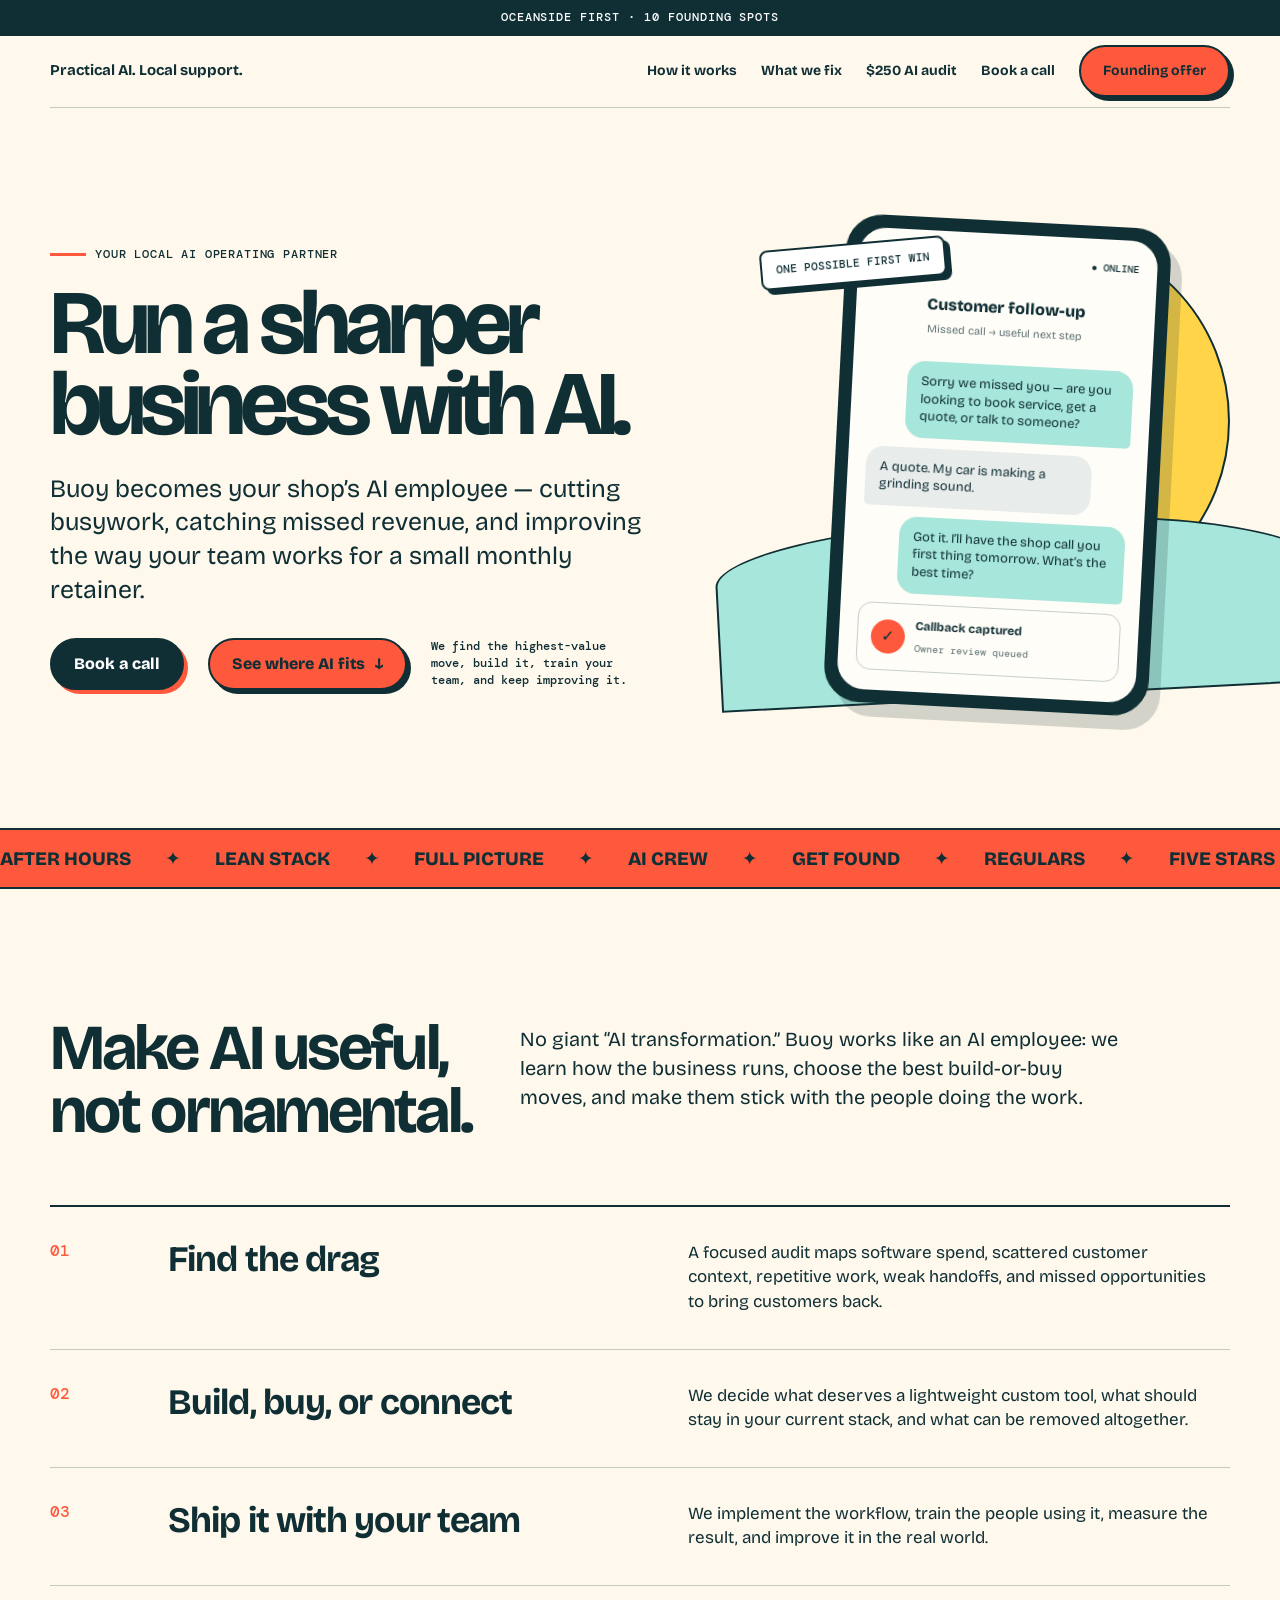
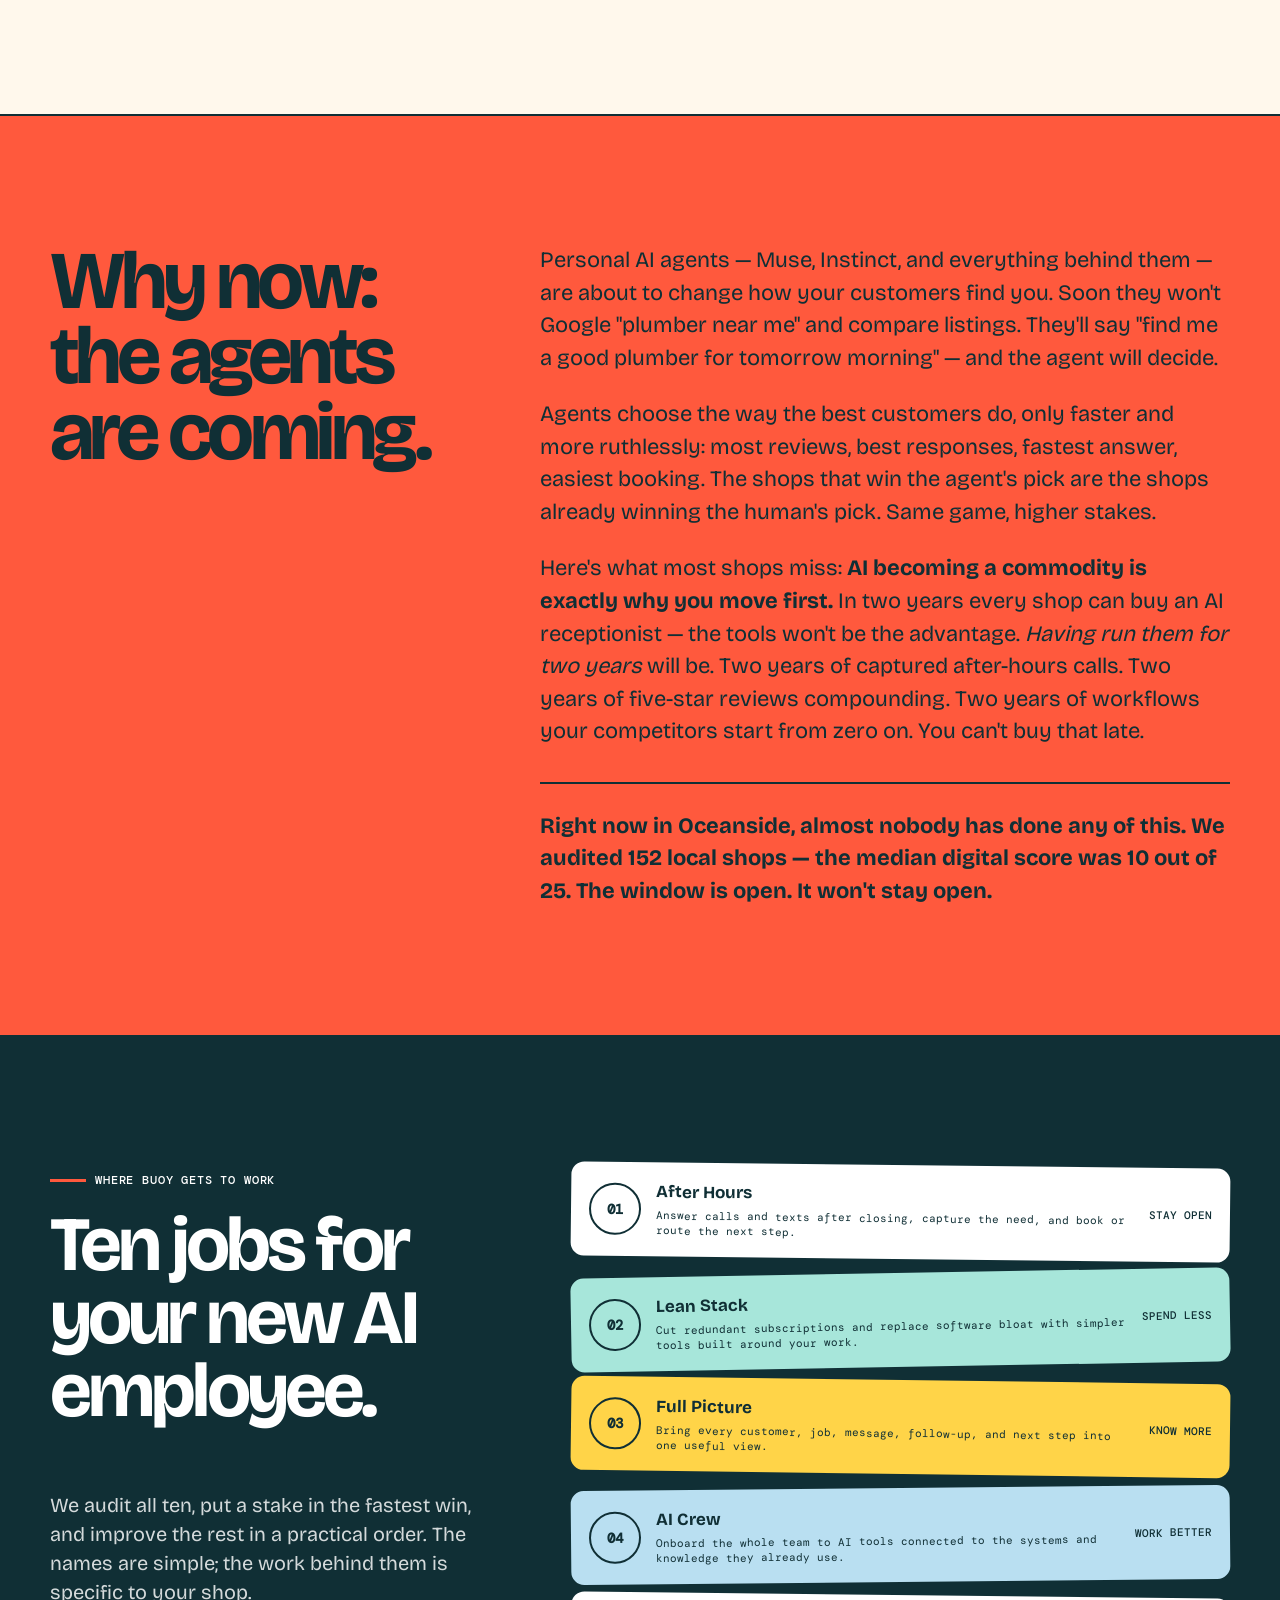
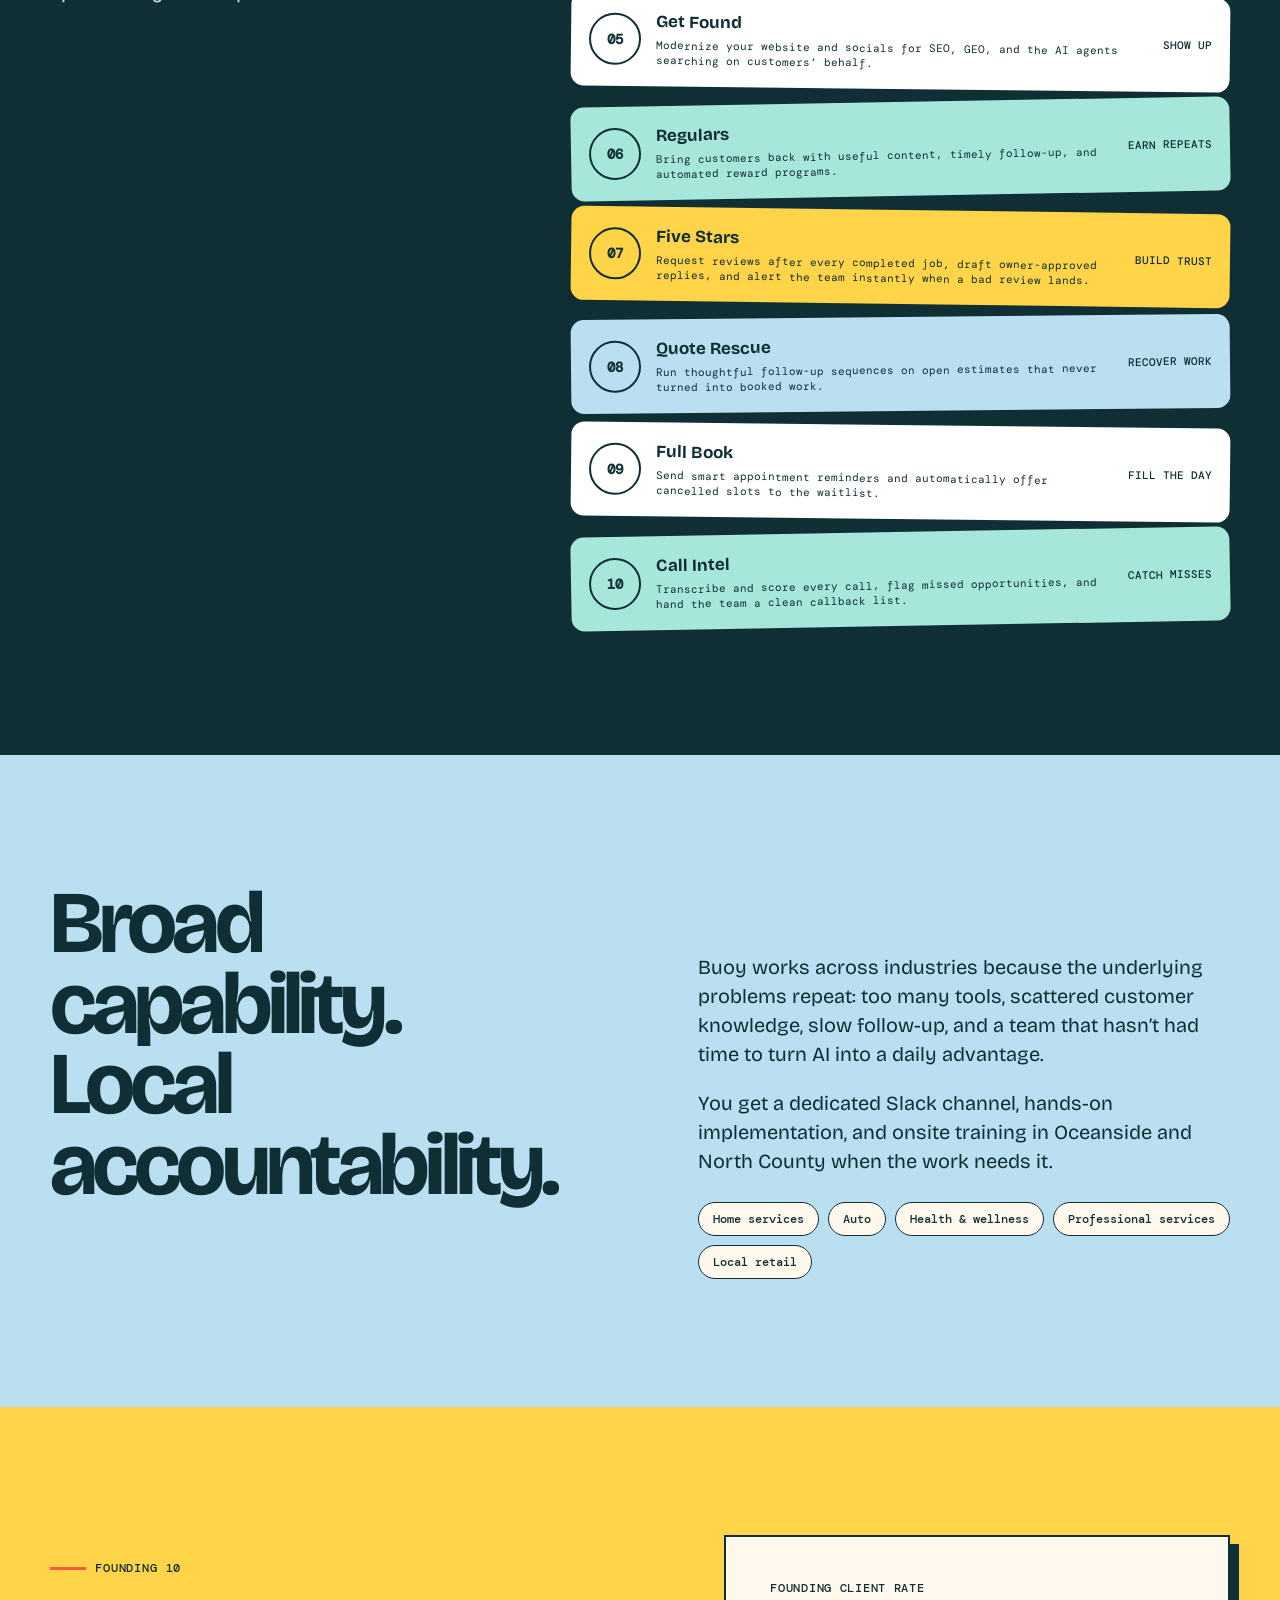
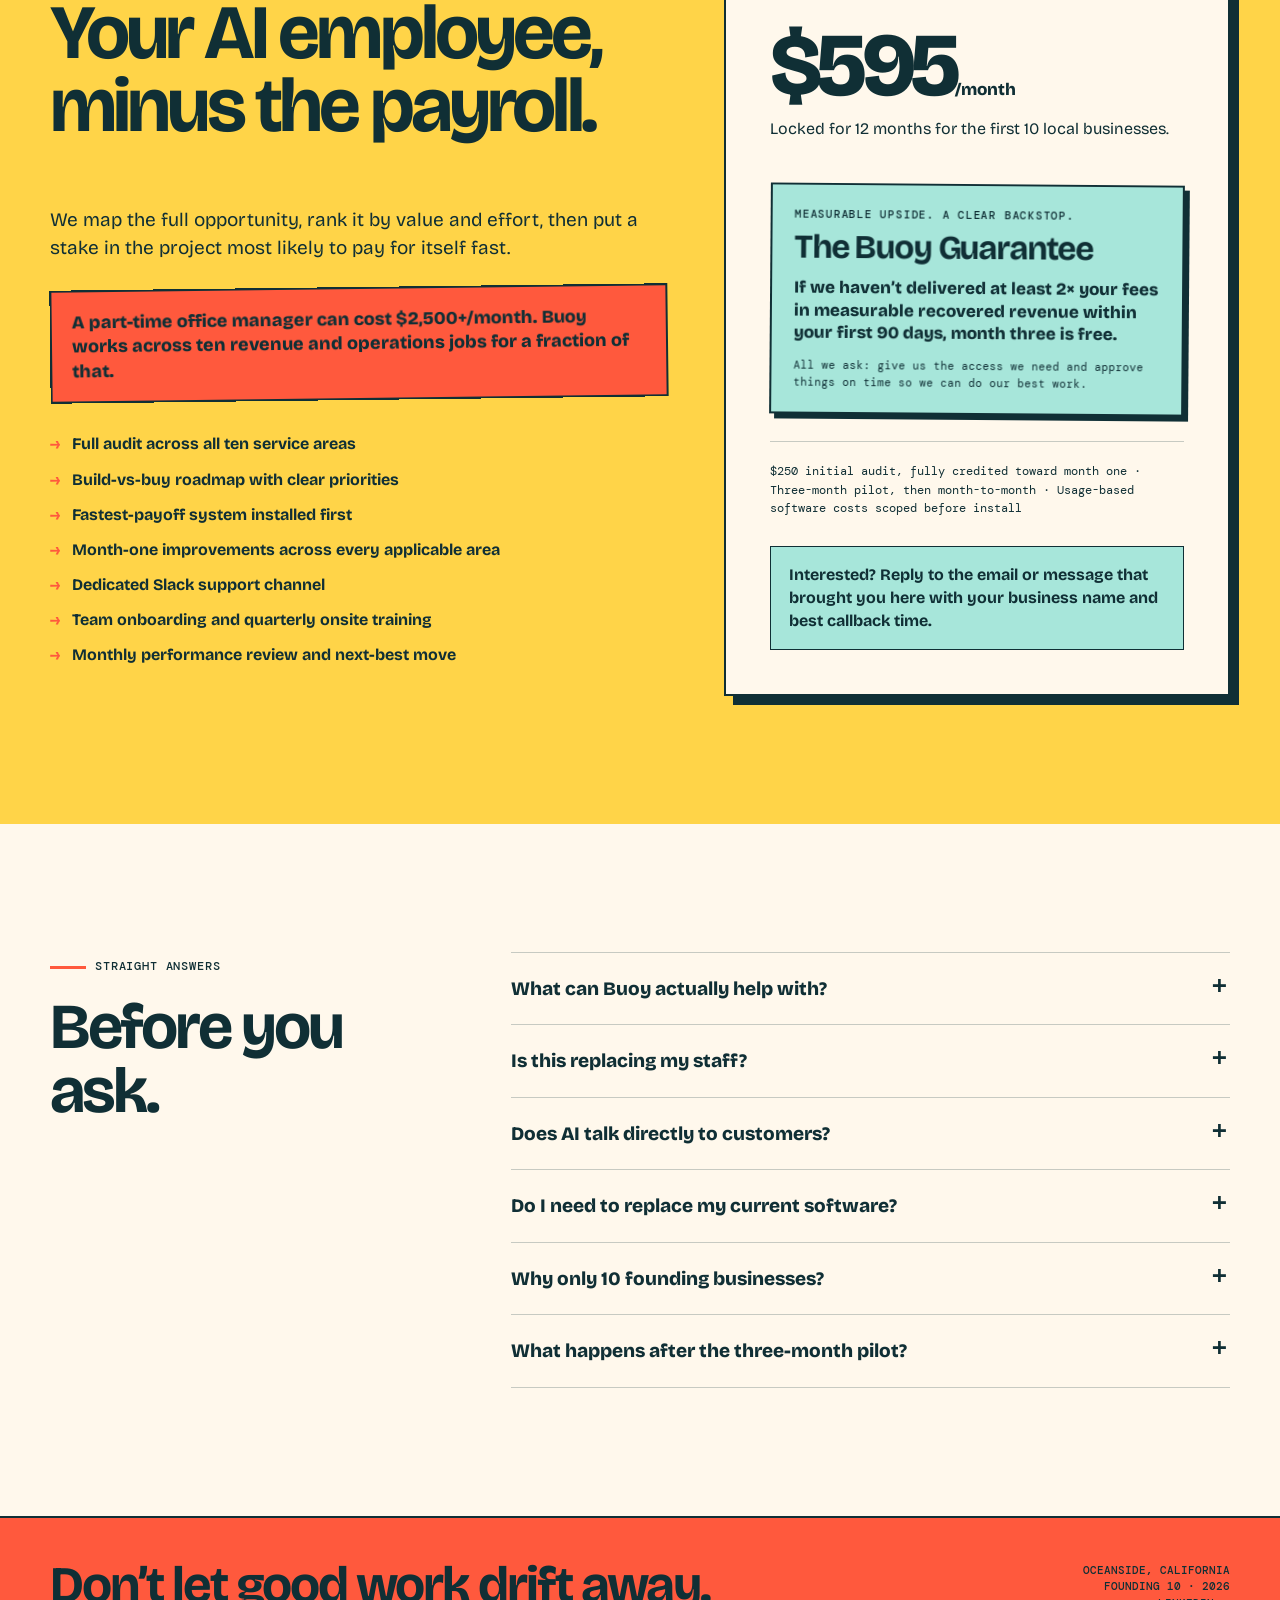
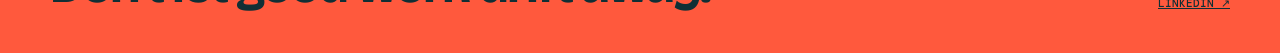
==== index.html @ a5d9b281 "Add LinkedIn company page link to footer" ====
<!doctype html>
<html lang="en">
<head>
  <meta charset="utf-8" />
  <meta name="viewport" content="width=device-width, initial-scale=1, viewport-fit=cover" />
  <meta name="color-scheme" content="light" />
  <meta name="theme-color" content="#ff593d" />
  <link rel="icon" type="image/png" sizes="32x32" href="favicon-32x32.png" />
  <link rel="icon" type="image/png" sizes="16x16" href="favicon-16x16.png" />
  <link rel="apple-touch-icon" href="apple-touch-icon.png" />
  <title>Buoy — Your local AI operating partner</title>
  <meta name="description" content="Buoy helps Oceanside businesses cut software costs, modernize customer operations, equip their teams with AI, improve their digital presence, and earn more repeat business." />
  <link rel="preconnect" href="https://fonts.googleapis.com" />
  <link rel="preconnect" href="https://fonts.gstatic.com" crossorigin />
  <link href="https://fonts.googleapis.com/css2?family=Bricolage+Grotesque:opsz,wdth,wght@12..96,75..100,400..800&family=DM+Mono:wght@400;500&display=swap" rel="stylesheet" />
  <style>
    :root {
      --ink: #102f35;
      --paper: #fff8ec;
      --orange: #ff593d;
      --yellow: #ffd448;
      --aqua: #a7e6da;
      --blue: #b9dff1;
      --line: rgba(16,47,53,.23);
      --shadow: 0 18px 50px rgba(16,47,53,.12);
    }
    * { box-sizing: border-box; }
    html { scroll-behavior: smooth; }
    body {
      margin: 0;
      overflow-x: hidden;
      color: var(--ink);
      background: var(--paper);
      font-family: "Bricolage Grotesque", system-ui, sans-serif;
      line-height: 1.45;
      -webkit-font-smoothing: antialiased;
    }
    button, a { font: inherit; }
    a { color: inherit; }
    :focus-visible { outline: 3px solid var(--ink); outline-offset: 4px; }
    .wrap { width: min(1180px, calc(100% - 40px)); margin: 0 auto; }
    .topline {
      background: var(--ink);
      color: white;
      font: 500 12px/1.3 "DM Mono", monospace;
      letter-spacing: .08em;
      text-transform: uppercase;
      text-align: center;
      padding: 10px 16px;
    }
    .nav {
      min-height: 72px;
      display: flex;
      align-items: center;
      justify-content: space-between;
      gap: 20px;
      border-bottom: 1px solid var(--line);
    }
    .nav-note { font-weight: 700; font-size: 15px; }
    .nav-links { display: flex; align-items: center; gap: 24px; }
    .nav-links a { text-decoration: none; font-size: 14px; font-weight: 700; }
    .button {
      display: inline-flex;
      justify-content: center;
      align-items: center;
      gap: 10px;
      min-height: 52px;
      padding: 0 22px;
      border: 2px solid var(--ink);
      border-radius: 999px;
      background: var(--orange);
      color: var(--ink);
      text-decoration: none;
      font-weight: 800;
      box-shadow: 4px 4px 0 var(--ink);
      transition: transform .16s ease, box-shadow .16s ease;
    }
    .button:hover { transform: translate(2px, 2px); box-shadow: 2px 2px 0 var(--ink); }
    .button.dark { background: var(--ink); color: white; box-shadow: 4px 4px 0 var(--orange); }
    .hero {
      display: grid;
      grid-template-columns: minmax(0, 1.05fr) minmax(360px, .8fr);
      gap: clamp(48px, 8vw, 110px);
      align-items: center;
      min-height: 720px;
      padding: 82px 0 88px;
    }
    .eyebrow {
      display: inline-flex;
      gap: 9px;
      align-items: center;
      font: 500 12px/1.3 "DM Mono", monospace;
      text-transform: uppercase;
      letter-spacing: .07em;
      margin-bottom: 20px;
    }
    .eyebrow::before { content: ""; width: 36px; height: 3px; background: var(--orange); }
    h1, h2, h3, p { margin-top: 0; }
    h1 {
      font-size: clamp(54px, 7.1vw, 104px);
      line-height: .89;
      letter-spacing: -.065em;
      margin-bottom: 28px;
      max-width: 790px;
      text-wrap: balance;
    }
    .hero-copy > p {
      max-width: 620px;
      font-size: clamp(19px, 2.1vw, 25px);
      line-height: 1.35;
      margin-bottom: 30px;
    }
    .hero-actions { display: flex; align-items: center; gap: 24px; flex-wrap: wrap; }
    .micro { font: 500 12px/1.45 "DM Mono", monospace; max-width: 210px; }
    .demo-stage {
      position: relative;
      min-height: 520px;
      display: grid;
      place-items: center;
    }
    .sun {
      position: absolute;
      width: 380px;
      height: 380px;
      border-radius: 50%;
      background: var(--yellow);
      border: 2px solid var(--ink);
      right: 0;
      top: 26px;
    }
    .wave {
      position: absolute;
      left: -10%; right: -20%; bottom: 28px;
      height: 180px;
      background: var(--aqua);
      border: 2px solid var(--ink);
      border-radius: 50% 55% 0 0 / 32% 38% 0 0;
      transform: rotate(-3deg);
    }
    .phone {
      position: relative;
      z-index: 2;
      width: min(325px, 86%);
      background: var(--ink);
      padding: 11px;
      border: 2px solid var(--ink);
      border-radius: 36px;
      box-shadow: 12px 14px 0 rgba(16,47,53,.18);
      transform: rotate(3deg);
    }
    .screen {
      background: #fffdf7;
      border-radius: 27px;
      padding: 22px 18px 20px;
      min-height: 462px;
      display: flex;
      flex-direction: column;
    }
    .screen-head { display: flex; justify-content: space-between; font: 500 10px/1.3 "DM Mono", monospace; margin-bottom: 27px; }
    .screen-title { text-align: center; font-size: 16px; font-weight: 800; margin-bottom: 6px; }
    .screen-sub { text-align: center; font-size: 11px; opacity: .68; margin-bottom: 24px; }
    .bubble { max-width: 86%; padding: 12px 14px; border-radius: 18px; font-size: 13px; line-height: 1.35; margin-bottom: 10px; }
    .bubble.in { background: #e8eceb; align-self: flex-start; border-bottom-left-radius: 5px; }
    .bubble.out { background: var(--aqua); align-self: flex-end; border-bottom-right-radius: 5px; }
    .status-card { margin-top: auto; border: 1px solid var(--line); padding: 13px; border-radius: 14px; display: grid; grid-template-columns: 34px 1fr; gap: 10px; align-items: center; }
    .status-dot { width: 34px; height: 34px; border-radius: 50%; background: var(--orange); display: grid; place-items: center; font-weight: 900; }
    .status-card strong { display: block; font-size: 12px; }
    .status-card span { font: 400 10px/1.4 "DM Mono", monospace; opacity: .68; }
    .float-tag {
      position: absolute;
      z-index: 3;
      top: 38px;
      left: -4px;
      background: white;
      border: 2px solid var(--ink);
      box-shadow: 5px 5px 0 var(--ink);
      padding: 11px 14px;
      border-radius: 8px;
      font: 500 11px/1.3 "DM Mono", monospace;
      transform: rotate(-5deg);
    }
    .ticker { overflow: hidden; border-block: 2px solid var(--ink); background: var(--orange); }
    .ticker-inner {
      width: max-content;
      display: flex;
      gap: 34px;
      padding: 15px 0;
      font-size: 19px;
      font-weight: 800;
      animation: drift 25s linear infinite;
    }
    .ticker-inner span::after { content: "✦"; margin-left: 34px; }
    @keyframes drift { to { transform: translateX(-50%); } }
    @media (prefers-reduced-motion: reduce) { html { scroll-behavior: auto; } .ticker-inner { animation: none; } }
    .section { padding: clamp(78px, 10vw, 130px) 0; }
    .section-head { display: grid; grid-template-columns: .75fr 1.25fr; gap: 44px; align-items: start; margin-bottom: 62px; }
    .section-head h2 { font-size: clamp(42px, 5vw, 72px); line-height: .98; letter-spacing: -.045em; margin: 0; text-wrap: balance; }
    .section-head p { font-size: 20px; max-width: 600px; margin: 8px 0 0; }
    .flow {
      counter-reset: steps;
      border-top: 2px solid var(--ink);
    }
    .flow-row {
      counter-increment: steps;
      display: grid;
      grid-template-columns: 90px 1fr 1.1fr;
      gap: 28px;
      padding: 34px 0;
      border-bottom: 1px solid var(--line);
      align-items: start;
    }
    .flow-row::before { content: "0" counter(steps); font: 500 16px/1.3 "DM Mono", monospace; color: var(--orange); }
    .flow-row h3 { font-size: clamp(25px, 2.8vw, 36px); line-height: 1.05; margin: 0; letter-spacing: -.025em; }
    .flow-row p { margin: 0; font-size: 17px; max-width: 520px; }
    .why-now {
      background: var(--orange);
      border-block: 2px solid var(--ink);
    }
    .why-grid {
      display: grid;
      grid-template-columns: .72fr 1.28fr;
      gap: clamp(40px, 8vw, 110px);
      align-items: start;
    }
    .why-grid h2 {
      font-size: clamp(48px, 6.4vw, 88px);
      line-height: .92;
      letter-spacing: -.055em;
      margin: 0;
      text-wrap: balance;
    }
    .why-copy { max-width: 720px; }
    .why-copy p { font-size: clamp(18px, 2vw, 22px); line-height: 1.48; margin-bottom: 24px; }
    .why-copy p:last-child {
      margin: 34px 0 0;
      padding-top: 26px;
      border-top: 2px solid var(--ink);
      font-weight: 700;
    }
    .start-small { background: var(--ink); color: white; }
    .start-grid { display: grid; grid-template-columns: .78fr 1.22fr; gap: clamp(38px, 8vw, 100px); align-items: start; }
    .start-grid > div:first-child { position: sticky; top: 36px; }
    .start-grid h2 { font-size: clamp(46px, 6vw, 82px); line-height: .95; letter-spacing: -.05em; }
    .start-grid > div > p { font-size: 20px; max-width: 530px; color: rgba(255,255,255,.82); }
    .stack { display: grid; gap: 13px; }
    .stack-item {
      display: grid;
      grid-template-columns: 52px 1fr auto;
      gap: 15px;
      align-items: center;
      background: white;
      color: var(--ink);
      border-radius: 13px;
      padding: 18px;
      transform: rotate(var(--r, 0deg));
    }
    .stack-item:nth-child(4n + 1) { --r: .65deg; background: white; }
    .stack-item:nth-child(4n + 2) { --r: -1deg; background: var(--aqua); }
    .stack-item:nth-child(4n + 3) { --r: .75deg; background: var(--yellow); }
    .stack-item:nth-child(4n) { --r: -.55deg; background: var(--blue); }
    .stack-icon { width: 52px; height: 52px; border: 2px solid var(--ink); border-radius: 50%; display: grid; place-items: center; font: 700 14px/1 "DM Mono", monospace; }
    .stack-item strong { display: block; font-size: 17px; }
    .stack-item small { display: block; font: 400 11px/1.4 "DM Mono", monospace; margin-top: 3px; }
    .stack-item b { font: 500 11px/1.3 "DM Mono", monospace; text-transform: uppercase; }
    .local { background: var(--blue); }
    .local-grid { display: grid; grid-template-columns: 1fr 1fr; gap: clamp(40px, 9vw, 120px); align-items: end; }
    .local h2 { font-size: clamp(48px, 7vw, 88px); line-height: .92; letter-spacing: -.055em; max-width: 720px; }
    .local-copy { font-size: 20px; }
    .chips { display: flex; flex-wrap: wrap; gap: 9px; margin-top: 26px; }
    .chip { background: var(--paper); border: 1px solid var(--ink); border-radius: 999px; padding: 9px 14px; font: 500 12px/1.2 "DM Mono", monospace; }
    .offer { background: var(--yellow); }
    .offer-shell { display: grid; grid-template-columns: 1.1fr .9fr; gap: 56px; align-items: stretch; }
    .offer-copy { padding: 18px 0; }
    .offer-copy h2 { font-size: clamp(46px, 6vw, 78px); line-height: .95; letter-spacing: -.05em; max-width: 730px; }
    .offer-copy > p { font-size: 19px; max-width: 590px; }
    .offer-list { list-style: none; margin: 32px 0 0; padding: 0; display: grid; gap: 12px; }
    .offer-list li { display: flex; gap: 12px; align-items: baseline; font-weight: 700; }
    .offer-list li::before { content: "→"; color: var(--orange); }
    .price-card { background: var(--paper); border: 2px solid var(--ink); padding: clamp(26px, 4vw, 44px); box-shadow: 9px 9px 0 var(--ink); display: flex; flex-direction: column; justify-content: space-between; }
    .price-kicker { font: 500 12px/1.3 "DM Mono", monospace; text-transform: uppercase; letter-spacing: .06em; }
    .price { font-size: clamp(60px, 7vw, 92px); font-weight: 800; letter-spacing: -.065em; line-height: 1; margin: 24px 0 6px; }
    .price small { font-size: 17px; letter-spacing: 0; }
    .terms { font: 400 12px/1.55 "DM Mono", monospace; border-top: 1px solid var(--line); padding-top: 20px; margin-top: 26px; }
    .value-anchor { margin: 26px 0 0; padding: 18px 20px; background: var(--orange); border: 2px solid var(--ink); font-size: 18px; font-weight: 800; line-height: 1.35; transform: rotate(-.7deg); }
    .reply-note { margin-top: 28px; padding: 16px 18px; background: var(--aqua); border: 1px solid var(--ink); font-weight: 700; }
    .guarantee {
      margin-top: 28px;
      padding: 22px;
      background: var(--aqua);
      border: 2px solid var(--ink);
      box-shadow: 5px 5px 0 var(--ink);
      transform: rotate(.45deg);
    }
    .guarantee-kicker { font: 500 11px/1.3 "DM Mono", monospace; text-transform: uppercase; letter-spacing: .07em; }
    .guarantee h3 { font-size: clamp(25px, 2.6vw, 34px); line-height: 1; letter-spacing: -.035em; margin: 10px 0 12px; }
    .guarantee-main { font-size: 17px; font-weight: 800; line-height: 1.35; margin-bottom: 12px; }
    .guarantee-fair { font: 400 11px/1.5 "DM Mono", monospace; margin: 0; }
    .faq-grid { display: grid; grid-template-columns: .72fr 1.28fr; gap: 56px; }
    .faq-grid h2 { font-size: clamp(42px, 5vw, 70px); letter-spacing: -.045em; line-height: 1; }
    details { border-top: 1px solid var(--line); padding: 22px 0; }
    details:last-child { border-bottom: 1px solid var(--line); }
    summary { cursor: pointer; list-style: none; font-size: 19px; font-weight: 800; padding-right: 34px; position: relative; }
    summary::-webkit-details-marker { display: none; }
    summary::after { content: "+"; position: absolute; right: 2px; top: -3px; font: 500 28px/1 "DM Mono", monospace; }
    details[open] summary::after { content: "–"; }
    details p { margin: 15px 45px 0 0; max-width: 680px; }
    footer { background: var(--orange); border-top: 2px solid var(--ink); padding: 42px 0; }
    .footer-line { display: flex; align-items: end; justify-content: space-between; gap: 30px; }
    .footer-line strong { font-size: clamp(30px, 4vw, 54px); letter-spacing: -.04em; line-height: 1; max-width: 720px; }
    .footer-line span { font: 500 11px/1.5 "DM Mono", monospace; text-align: right; }
    .footer-line a { color: inherit; }
    @media (max-width: 850px) {
      .hero { grid-template-columns: 1fr; min-height: auto; padding: 62px 0 76px; }
      .hero-copy { text-align: left; }
      .demo-stage { min-height: 500px; }
      .section-head, .why-grid, .start-grid, .local-grid, .offer-shell, .faq-grid { grid-template-columns: 1fr; }
      .start-grid > div:first-child { position: static; }
      .section-head { gap: 20px; }
      .flow-row { grid-template-columns: 62px 1fr; }
      .flow-row p { grid-column: 2; }
      .nav-links a:not(.button) { display: none; }
    }
    @media (max-width: 560px) {
      .wrap { width: min(100% - 28px, 1180px); }
      .topline { font-size: 10px; }
      .nav { min-height: 62px; }
      .nav-note { font-size: 13px; }
      .nav .button { min-height: 42px; padding: 0 16px; font-size: 13px; box-shadow: 3px 3px 0 var(--ink); }
      h1 { font-size: clamp(50px, 17vw, 72px); }
      .hero-copy > p { font-size: 18px; }
      .hero-actions { align-items: flex-start; flex-direction: column; }
      .button { width: 100%; }
      .demo-stage { min-height: 460px; }
      .sun { width: 300px; height: 300px; right: -44px; }
      .phone { width: 280px; }
      .screen { min-height: 420px; }
      .float-tag { top: 25px; left: 0; }
      .section { padding: 72px 0; }
      .flow-row { grid-template-columns: 44px 1fr; gap: 14px; padding: 28px 0; }
      .flow-row p { font-size: 15px; }
      .stack-item { grid-template-columns: 44px 1fr; }
      .stack-icon { width: 44px; height: 44px; }
      .stack-item b { grid-column: 2; }
      .price-card { box-shadow: 6px 6px 0 var(--ink); }
      .footer-line { align-items: flex-start; flex-direction: column; }
      .footer-line span { text-align: left; }
    }
  </style>
  <script>
    !function(t,e){var o,n,p,r;e.__SV||(window.posthog=e,e._i=[],e.init=function(i,s,a){function g(t,e){var o=e.split(".");2==o.length&&(t=t[o[0]],e=o[1]),t[e]=function(){t.push([e].concat(Array.prototype.slice.call(arguments,0)))}}(p=t.createElement("script")).type="text/javascript",p.crossOrigin="anonymous",p.async=!0,p.src=s.api_host.replace(".i.","-assets.i.")+"/static/array.js",(r=t.getElementsByTagName("script")[0]).parentNode.insertBefore(p,r);var u=e;for(void 0!==a?u=e[a]=[]:a="posthog",u.people=u.people||[],u.toArray=u.toArray||function(){return 0},u.toString=u.toString||function(){return"posthog"},u._i.push([i,s,a]),n=["capture","register","register_once","unregister","unregister_once","getFeatureFlag","getFeatureFlagPayload","isFeatureEnabled","reloadFeatureFlags","updateEarlyAccessFeatureEnrollment","getEarlyAccessFeatures","on","onFeatureFlags","onSessionId","getSurveys","getActiveMatchingSurveys","renderSurvey","cancelSurvey","identify","alias","setPersonProperties","group","setPersonPropertiesForFlags","resetPersonPropertiesForFlags","setGroupPropertiesForFlags","resetGroupPropertiesForFlags","resetGroups","captureException"],o=0;o<n.length;o++)g(u,n[o]);e._i.push([i,s,a])},e.__SV=1)}(document,window.posthog||[]);
    posthog.init('phc_caPb9oiPzotm63WauXSQ82paS6Mludia7a5UaVqFPk7', {api_host: 'https://us.i.posthog.com', person_profiles: 'identified_only'});
  </script>
</head>
<body>
  <div class="topline">Oceanside first · 10 founding spots</div>

  <header class="wrap nav" aria-label="Primary navigation">
    <div class="nav-note">Practical AI. Local support.</div>
    <nav class="nav-links">
      <a href="#how">How it works</a>
      <a href="#opportunities">What we fix</a>
      <a href="audit.html">$250 AI audit</a>
      <a class="book-cta" href="https://calendly.com/sean-mancillas/buoy-meeting-1" target="_blank" rel="noopener">Book a call</a>
      <a class="button" href="#founding">Founding offer</a>
    </nav>
  </header>

  <main>
    <section class="wrap hero" aria-labelledby="hero-title">
      <div class="hero-copy">
        <div class="eyebrow">Your local AI operating partner</div>
        <h1 id="hero-title">Run a sharper business with AI.</h1>
        <p>Buoy becomes your shop’s AI employee — cutting busywork, catching missed revenue, and improving the way your team works for a small monthly retainer.</p>
        <div class="hero-actions">
          <a class="button dark book-cta" href="https://calendly.com/sean-mancillas/buoy-meeting-1" target="_blank" rel="noopener">Book a call</a>
          <a class="button" href="#opportunities">See where AI fits <span aria-hidden="true">↓</span></a>
          <div class="micro">We find the highest-value move, build it, train your team, and keep improving it.</div>
        </div>
      </div>

      <div class="demo-stage" aria-label="Illustration of a missed-call text-back conversation">
        <div class="sun" aria-hidden="true"></div>
        <div class="wave" aria-hidden="true"></div>
        <div class="float-tag">ONE POSSIBLE FIRST WIN</div>
        <div class="phone">
          <div class="screen">
            <div class="screen-head"><span>BUOY DEMO</span><span>● ONLINE</span></div>
            <div class="screen-title">Customer follow-up</div>
            <div class="screen-sub">Missed call → useful next step</div>
            <div class="bubble out">Sorry we missed you — are you looking to book service, get a quote, or talk to someone?</div>
            <div class="bubble in">A quote. My car is making a grinding sound.</div>
            <div class="bubble out">Got it. I’ll have the shop call you first thing tomorrow. What’s the best time?</div>
            <div class="status-card">
              <div class="status-dot">✓</div>
              <div><strong>Callback captured</strong><span>Owner review queued</span></div>
            </div>
          </div>
        </div>
      </div>
    </section>

    <div class="ticker" aria-hidden="true">
      <div class="ticker-inner">
        <span>AFTER HOURS</span><span>LEAN STACK</span><span>FULL PICTURE</span><span>AI CREW</span><span>GET FOUND</span><span>REGULARS</span><span>FIVE STARS</span><span>QUOTE RESCUE</span><span>FULL BOOK</span><span>CALL INTEL</span>
        <span>AFTER HOURS</span><span>LEAN STACK</span><span>FULL PICTURE</span><span>AI CREW</span><span>GET FOUND</span><span>REGULARS</span><span>FIVE STARS</span><span>QUOTE RESCUE</span><span>FULL BOOK</span><span>CALL INTEL</span>
      </div>
    </div>

    <section class="section wrap" id="how" aria-labelledby="how-title">
      <div class="section-head">
        <h2 id="how-title">Make AI useful, not ornamental.</h2>
        <p>No giant “AI transformation.” Buoy works like an AI employee: we learn how the business runs, choose the best build-or-buy moves, and make them stick with the people doing the work.</p>
      </div>
      <div class="flow">
        <article class="flow-row">
          <h3>Find the drag</h3>
          <p>A focused audit maps software spend, scattered customer context, repetitive work, weak handoffs, and missed opportunities to bring customers back.</p>
        </article>
        <article class="flow-row">
          <h3>Build, buy, or connect</h3>
          <p>We decide what deserves a lightweight custom tool, what should stay in your current stack, and what can be removed altogether.</p>
        </article>
        <article class="flow-row">
          <h3>Ship it with your team</h3>
          <p>We implement the workflow, train the people using it, measure the result, and improve it in the real world.</p>
        </article>
      </div>
    </section>

    <section class="section why-now" aria-labelledby="why-now-title">
      <div class="wrap why-grid">
        <h2 id="why-now-title">Why now: the agents are coming.</h2>
        <div class="why-copy">
          <p>Personal AI agents — Muse, Instinct, and everything behind them — are about to change how your customers find you. Soon they won't Google "plumber near me" and compare listings. They'll say "find me a good plumber for tomorrow morning" — and the agent will decide.</p>
          <p>Agents choose the way the best customers do, only faster and more ruthlessly: most reviews, best responses, fastest answer, easiest booking. The shops that win the agent's pick are the shops already winning the human's pick. Same game, higher stakes.</p>
          <p>Here's what most shops miss: <strong>AI becoming a commodity is exactly why you move first.</strong> In two years every shop can buy an AI receptionist — the tools won't be the advantage. <em>Having run them for two years</em> will be. Two years of captured after-hours calls. Two years of five-star reviews compounding. Two years of workflows your competitors start from zero on. You can't buy that late.</p>
          <p>Right now in Oceanside, almost nobody has done any of this. We audited 152 local shops — the median digital score was 10 out of 25. The window is open. It won't stay open.</p>
        </div>
      </div>
    </section>

    <section class="section start-small" id="opportunities" aria-labelledby="start-title">
      <div class="wrap start-grid">
        <div>
          <div class="eyebrow">Where Buoy gets to work</div>
          <h2 id="start-title">Ten jobs for your new AI employee.</h2>
          <p>We audit all ten, put a stake in the fastest win, and improve the rest in a practical order. The names are simple; the work behind them is specific to your shop.</p>
        </div>
        <div class="stack" aria-label="Ten AI services for local businesses">
          <div class="stack-item">
            <div class="stack-icon">01</div>
            <div><strong>After Hours</strong><small>Answer calls and texts after closing, capture the need, and book or route the next step.</small></div>
            <b>Stay open</b>
          </div>
          <div class="stack-item">
            <div class="stack-icon">02</div>
            <div><strong>Lean Stack</strong><small>Cut redundant subscriptions and replace software bloat with simpler tools built around your work.</small></div>
            <b>Spend less</b>
          </div>
          <div class="stack-item">
            <div class="stack-icon">03</div>
            <div><strong>Full Picture</strong><small>Bring every customer, job, message, follow-up, and next step into one useful view.</small></div>
            <b>Know more</b>
          </div>
          <div class="stack-item">
            <div class="stack-icon">04</div>
            <div><strong>AI Crew</strong><small>Onboard the whole team to AI tools connected to the systems and knowledge they already use.</small></div>
            <b>Work better</b>
          </div>
          <div class="stack-item">
            <div class="stack-icon">05</div>
            <div><strong>Get Found</strong><small>Modernize your website and socials for SEO, GEO, and the AI agents searching on customers’ behalf.</small></div>
            <b>Show up</b>
          </div>
          <div class="stack-item">
            <div class="stack-icon">06</div>
            <div><strong>Regulars</strong><small>Bring customers back with useful content, timely follow-up, and automated reward programs.</small></div>
            <b>Earn repeats</b>
          </div>
          <div class="stack-item">
            <div class="stack-icon">07</div>
            <div><strong>Five Stars</strong><small>Request reviews after every completed job, draft owner-approved replies, and alert the team instantly when a bad review lands.</small></div>
            <b>Build trust</b>
          </div>
          <div class="stack-item">
            <div class="stack-icon">08</div>
            <div><strong>Quote Rescue</strong><small>Run thoughtful follow-up sequences on open estimates that never turned into booked work.</small></div>
            <b>Recover work</b>
          </div>
          <div class="stack-item">
            <div class="stack-icon">09</div>
            <div><strong>Full Book</strong><small>Send smart appointment reminders and automatically offer cancelled slots to the waitlist.</small></div>
            <b>Fill the day</b>
          </div>
          <div class="stack-item">
            <div class="stack-icon">10</div>
            <div><strong>Call Intel</strong><small>Transcribe and score every call, flag missed opportunities, and hand the team a clean callback list.</small></div>
            <b>Catch misses</b>
          </div>
        </div>
      </div>
    </section>

    <section class="section local" id="fit" aria-labelledby="fit-title">
      <div class="wrap local-grid">
        <h2 id="fit-title">Broad capability. Local accountability.</h2>
        <div class="local-copy">
          <p>Buoy works across industries because the underlying problems repeat: too many tools, scattered customer knowledge, slow follow-up, and a team that hasn’t had time to turn AI into a daily advantage.</p>
          <p>You get a dedicated Slack channel, hands-on implementation, and onsite training in Oceanside and North County when the work needs it.</p>
          <div class="chips" aria-label="Example business types">
            <span class="chip">Home services</span>
            <span class="chip">Auto</span>
            <span class="chip">Health &amp; wellness</span>
            <span class="chip">Professional services</span>
            <span class="chip">Local retail</span>
          </div>
        </div>
      </div>
    </section>

    <section class="section offer" id="founding" aria-labelledby="offer-title">
      <div class="wrap offer-shell">
        <div class="offer-copy">
          <div class="eyebrow">Founding 10</div>
          <h2 id="offer-title">Your AI employee, minus the payroll.</h2>
          <p>We map the full opportunity, rank it by value and effort, then put a stake in the project most likely to pay for itself fast.</p>
          <div class="value-anchor">A part-time office manager can cost $2,500+/month. Buoy works across ten revenue and operations jobs for a fraction of that.</div>
          <ul class="offer-list">
            <li>Full audit across all ten service areas</li>
            <li>Build-vs-buy roadmap with clear priorities</li>
            <li>Fastest-payoff system installed first</li>
            <li>Month-one improvements across every applicable area</li>
            <li>Dedicated Slack support channel</li>
            <li>Team onboarding and quarterly onsite training</li>
            <li>Monthly performance review and next-best move</li>
          </ul>
        </div>
        <aside class="price-card" aria-label="Founding client pricing">
          <div>
            <div class="price-kicker">Founding client rate</div>
            <div class="price">$595<small>/month</small></div>
            <p>Locked for 12 months for the first 10 local businesses.</p>
          </div>
          <div>
            <div class="guarantee">
              <div class="guarantee-kicker">Measurable upside. A clear backstop.</div>
              <h3>The Buoy Guarantee</h3>
              <p class="guarantee-main">If we haven’t delivered at least 2× your fees in measurable recovered revenue within your first 90 days, month three is free.</p>
              <p class="guarantee-fair">All we ask: give us the access we need and approve things on time so we can do our best work.</p>
            </div>
            <div class="terms">$250 initial audit, fully credited toward month one · Three-month pilot, then month-to-month · Usage-based software costs scoped before install</div>
            <div class="reply-note">Interested? Reply to the email or message that brought you here with your business name and best callback time.</div>
          </div>
        </aside>
      </div>
    </section>

    <section class="section wrap" aria-labelledby="faq-title">
      <div class="faq-grid">
        <div>
          <div class="eyebrow">Straight answers</div>
          <h2 id="faq-title">Before you ask.</h2>
        </div>
        <div>
          <details>
            <summary>What can Buoy actually help with?</summary>
            <p>Buoy covers ten practical services: After Hours, Lean Stack, Full Picture, AI Crew, Get Found, Regulars, Five Stars, Quote Rescue, Full Book, and Call Intel. We audit the whole operation, then tailor the work to the opportunities that can create the most value for your shop.</p>
          </details>
          <details>
            <summary>Is this replacing my staff?</summary>
            <p>No. “AI employee” means Buoy takes on repetitive, trackable work across the operation. Your people keep the judgment, relationships, and customer moments that need a human.</p>
          </details>
          <details>
            <summary>Does AI talk directly to customers?</summary>
            <p>Only where you approve it. We start with narrow instructions, clear escalation rules, and human review for anything sensitive or unusual.</p>
          </details>
          <details>
            <summary>Do I need to replace my current software?</summary>
            <p>Maybe less of it. The audit starts with what you already use, then separates what should be kept, connected, rebuilt simply, or removed. A new subscription has to earn its place.</p>
          </details>
          <details>
            <summary>Why only 10 founding businesses?</summary>
            <p>The first group gets unusually close support while the service is refined around real local operations. Keeping it small protects the quality of the work.</p>
          </details>
          <details>
            <summary>What happens after the three-month pilot?</summary>
            <p>You can continue month-to-month at the locked founding rate. If it isn’t useful, we stop — no long agency contract.</p>
          </details>
        </div>
      </div>
    </section>
  </main>

  <footer>
    <div class="wrap footer-line">
      <strong>Don’t let good work drift away.</strong>
      <span>OCEANSIDE, CALIFORNIA<br />FOUNDING 10 · 2026<br /><a href="https://www.linkedin.com/company/buoy-desk" target="_blank" rel="noopener">LINKEDIN ↗</a></span>
    </div>
  </footer>
</body>
</html>
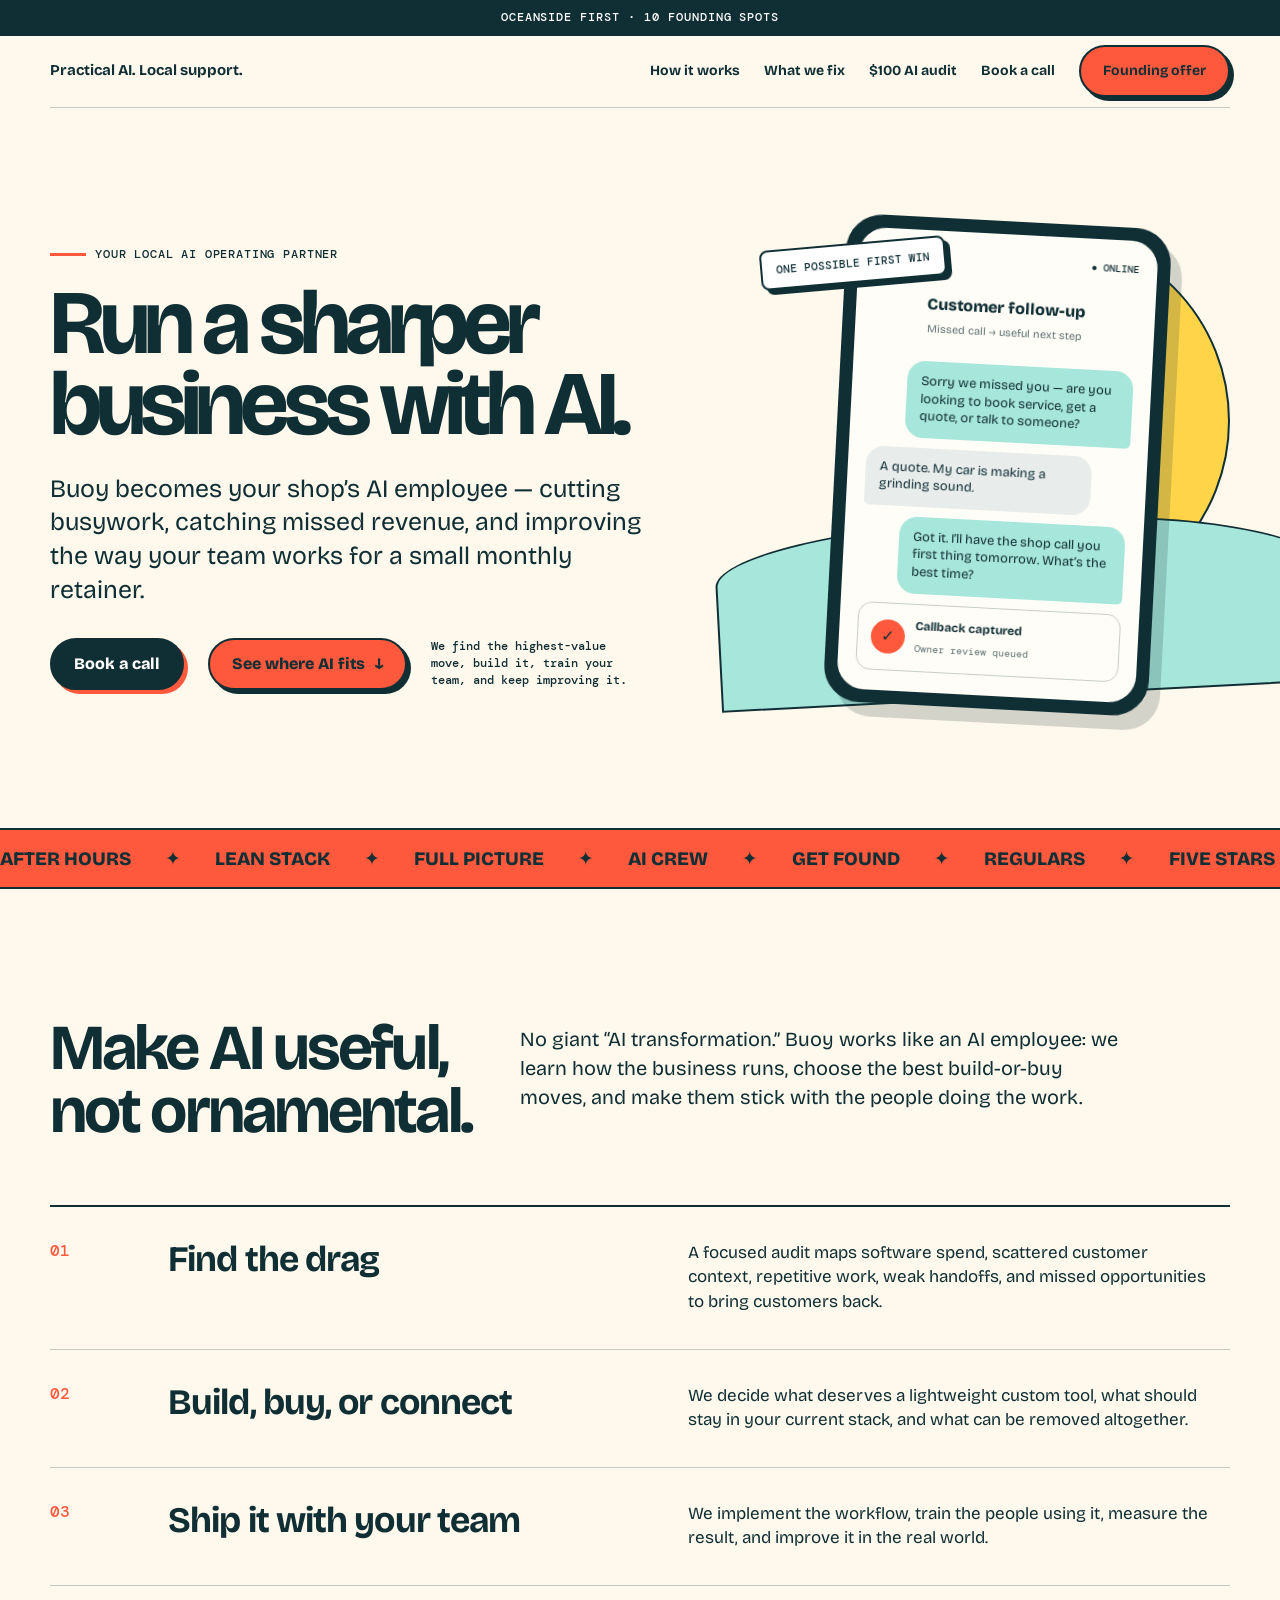
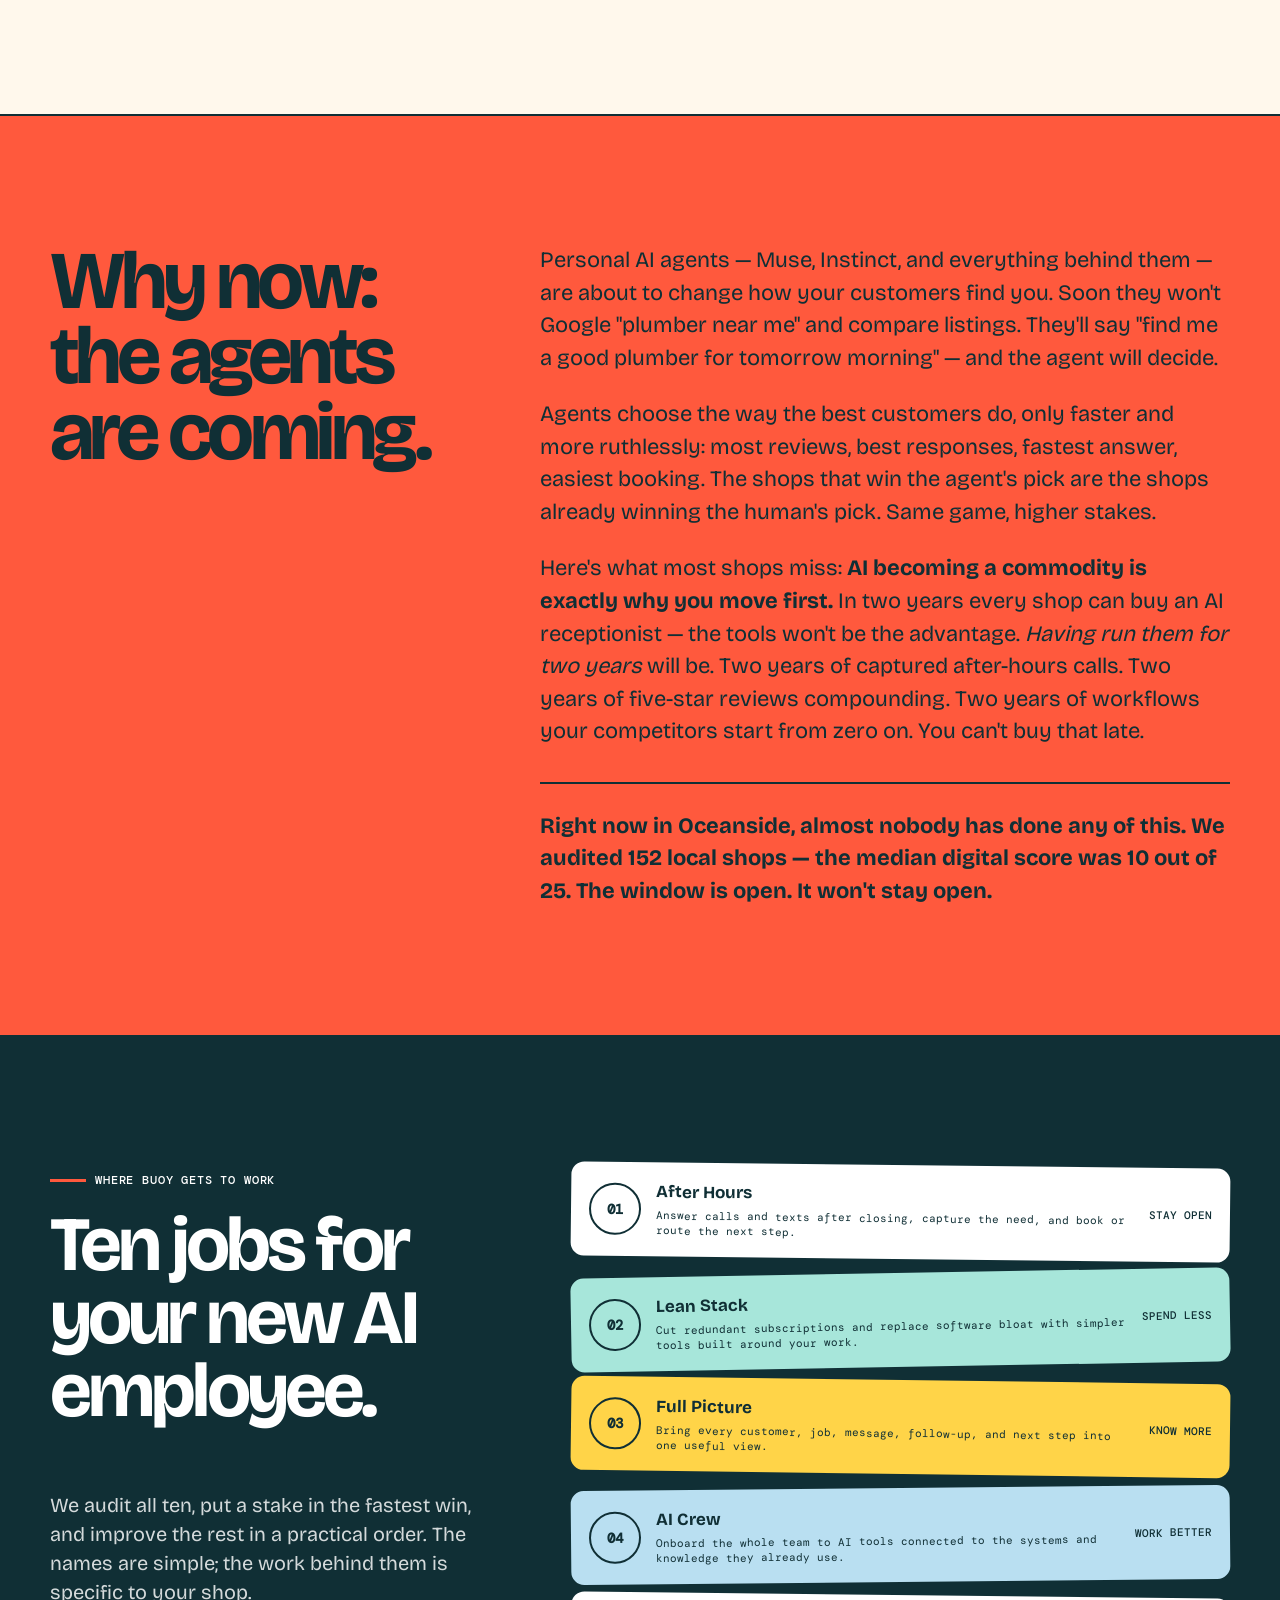
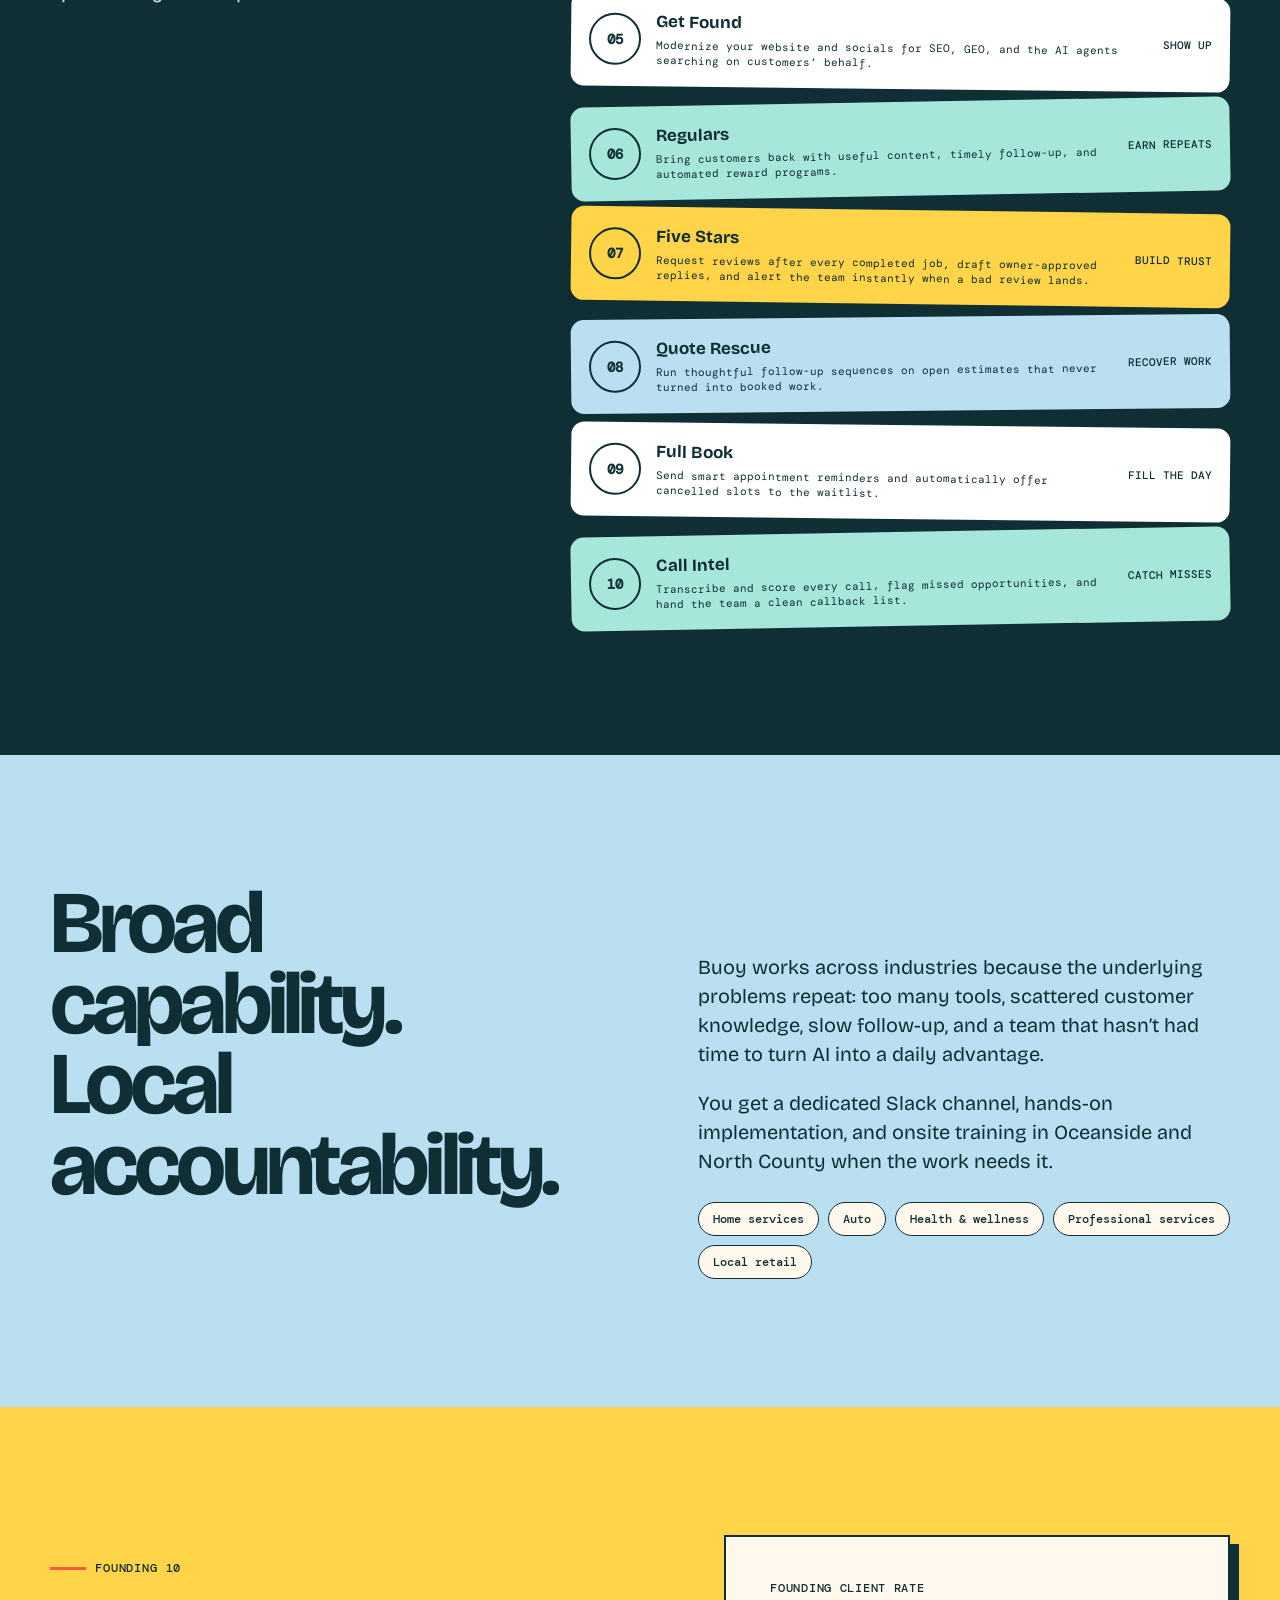
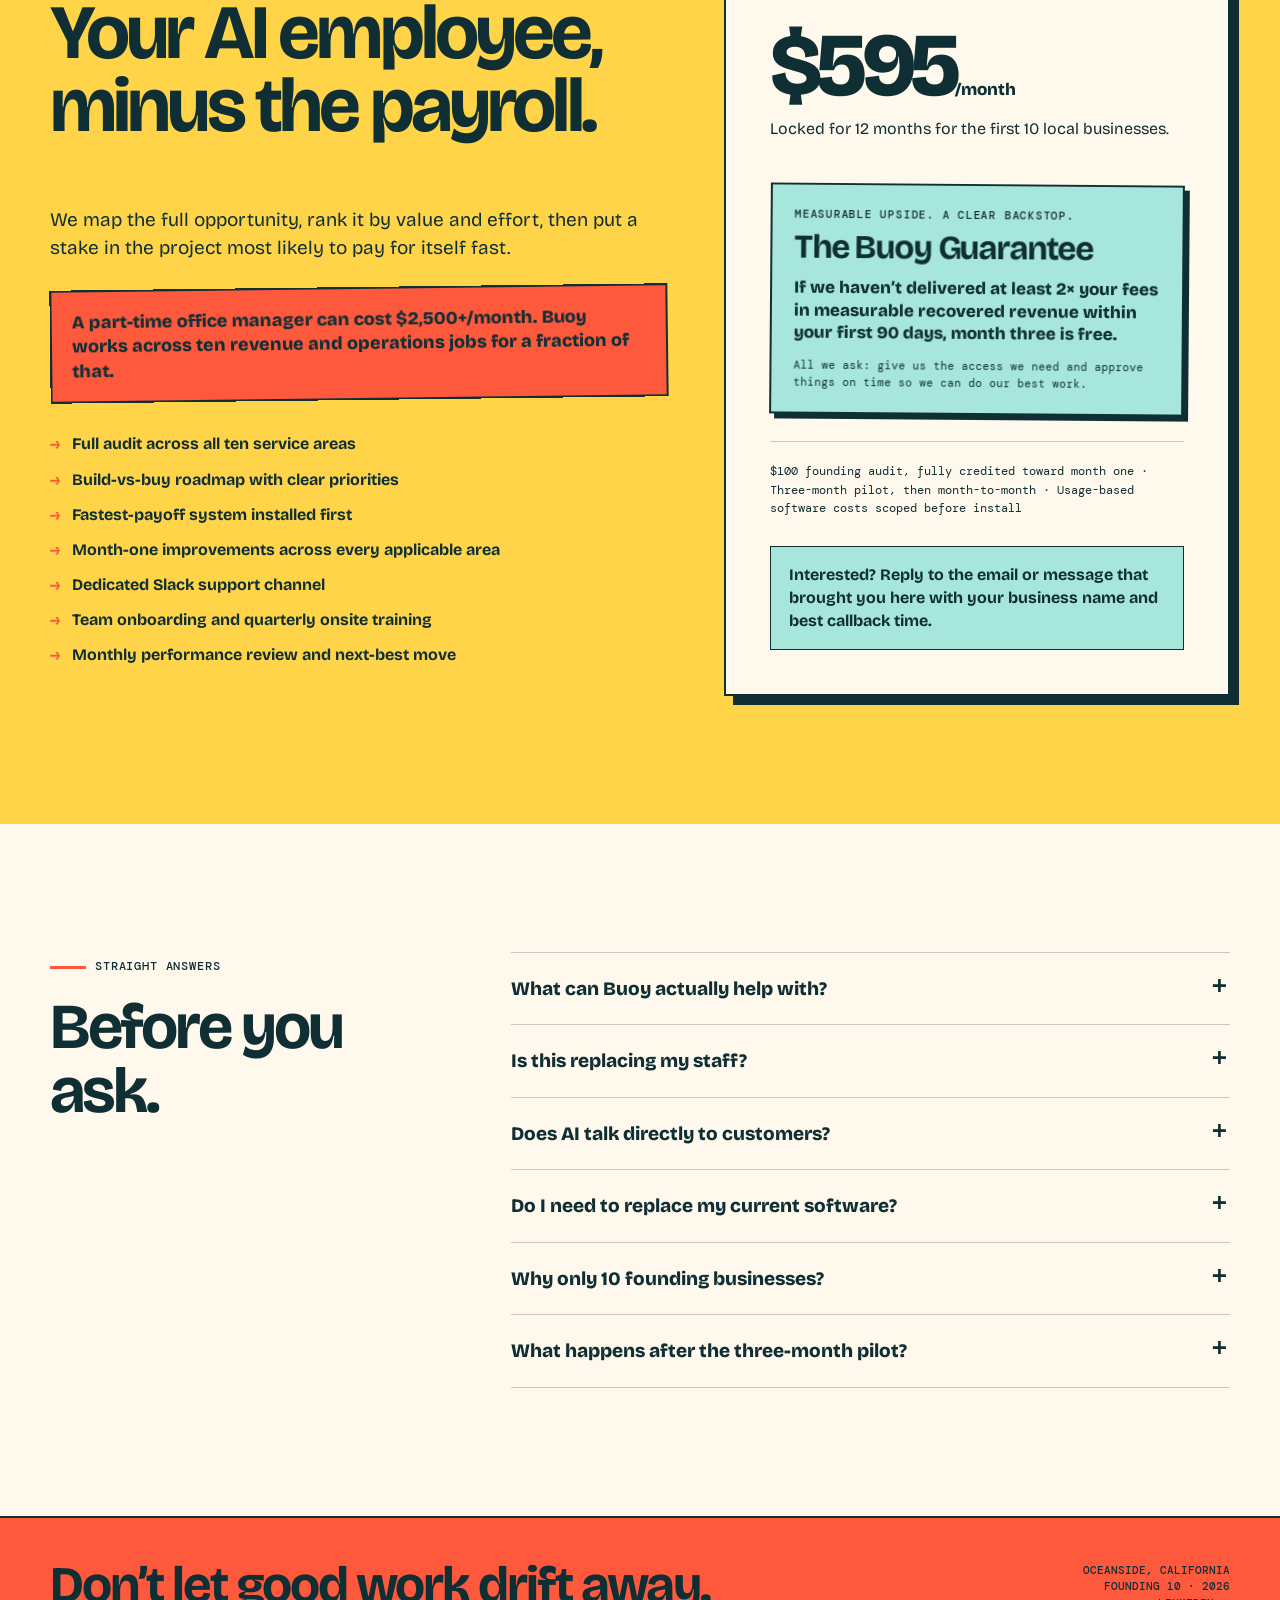
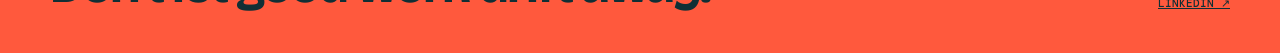
==== commit 7718d722: "Founding audit repriced 50 -> 00" ====
--- a/index.html
+++ b/index.html
@@ -359,7 +359,7 @@
     <nav class="nav-links">
       <a href="#how">How it works</a>
       <a href="#opportunities">What we fix</a>
-      <a href="audit.html">$250 AI audit</a>
+      <a href="audit.html">$100 AI audit</a>
       <a class="book-cta" href="https://calendly.com/sean-mancillas/buoy-meeting-1" target="_blank" rel="noopener">Book a call</a>
       <a class="button" href="#founding">Founding offer</a>
     </nav>
@@ -548,7 +548,7 @@
               <p class="guarantee-main">If we haven’t delivered at least 2× your fees in measurable recovered revenue within your first 90 days, month three is free.</p>
               <p class="guarantee-fair">All we ask: give us the access we need and approve things on time so we can do our best work.</p>
             </div>
-            <div class="terms">$250 initial audit, fully credited toward month one · Three-month pilot, then month-to-month · Usage-based software costs scoped before install</div>
+            <div class="terms">$100 founding audit, fully credited toward month one · Three-month pilot, then month-to-month · Usage-based software costs scoped before install</div>
             <div class="reply-note">Interested? Reply to the email or message that brought you here with your business name and best callback time.</div>
           </div>
         </aside>
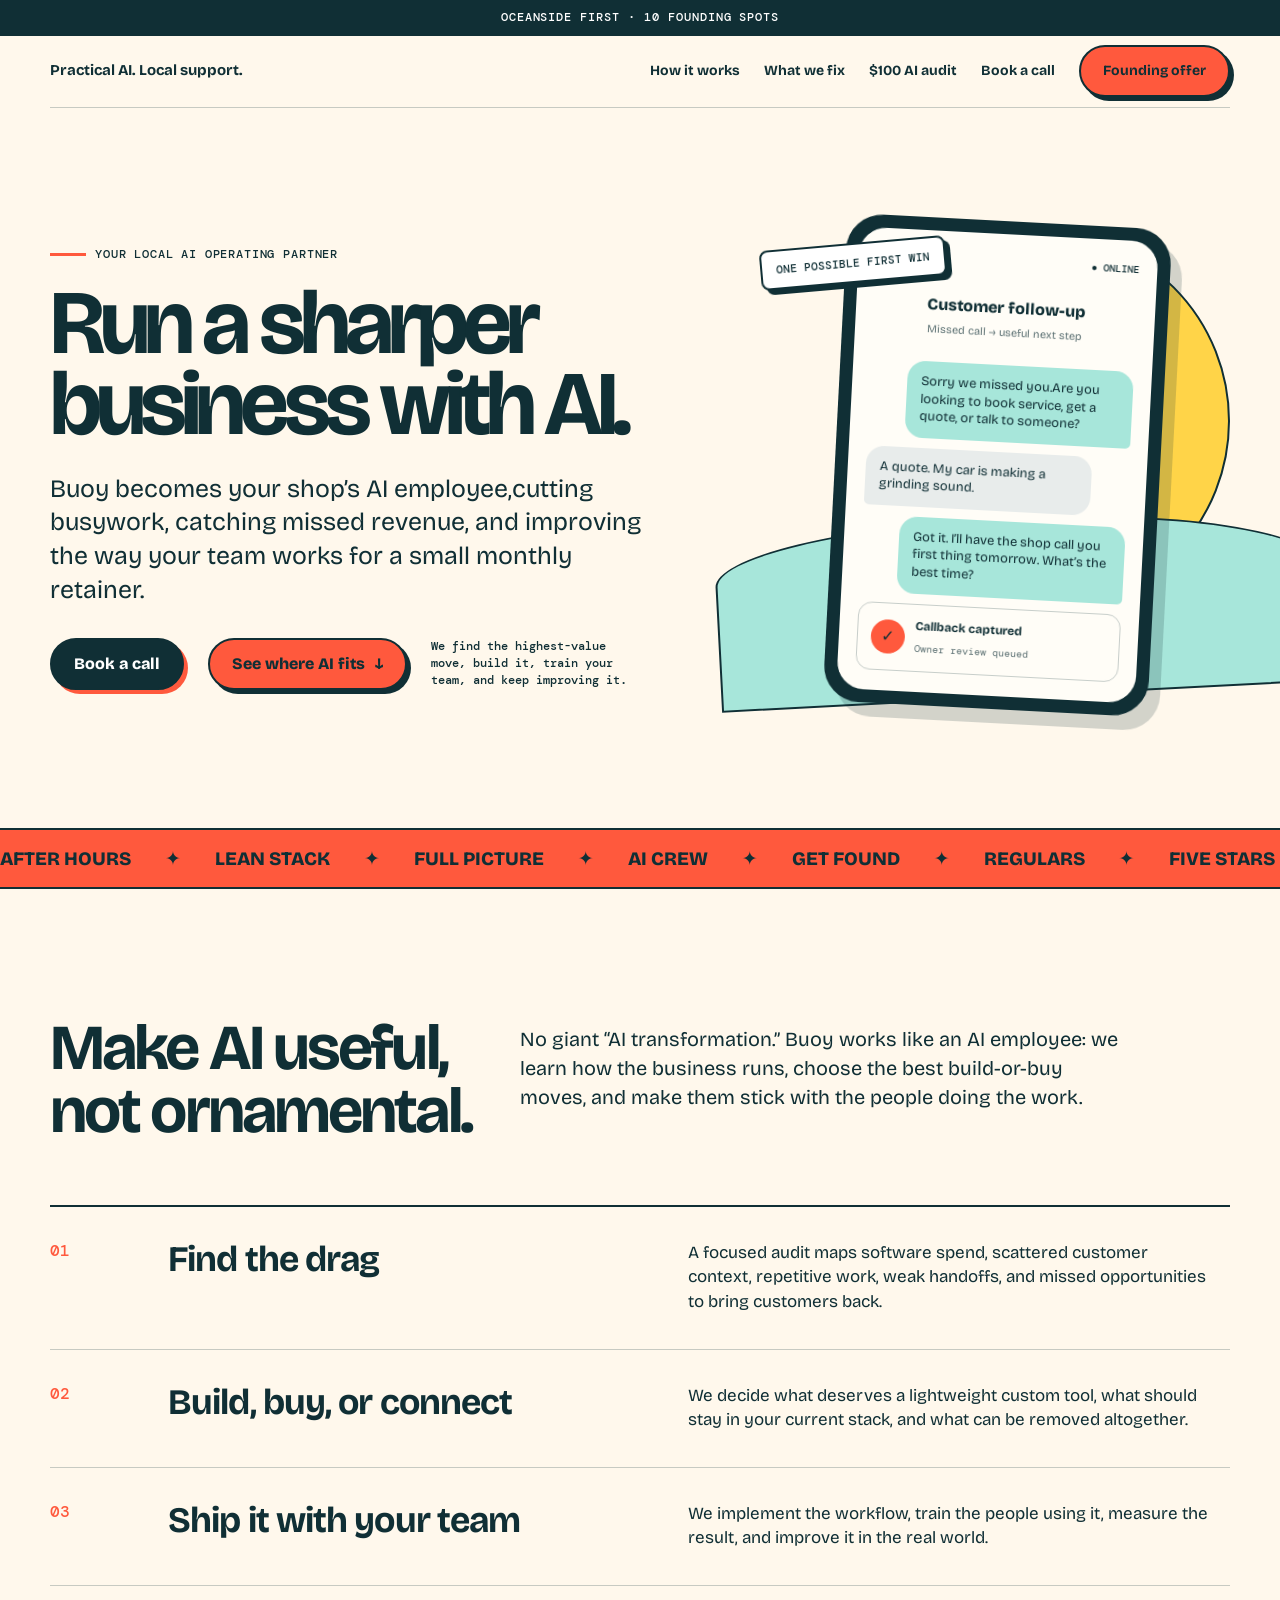
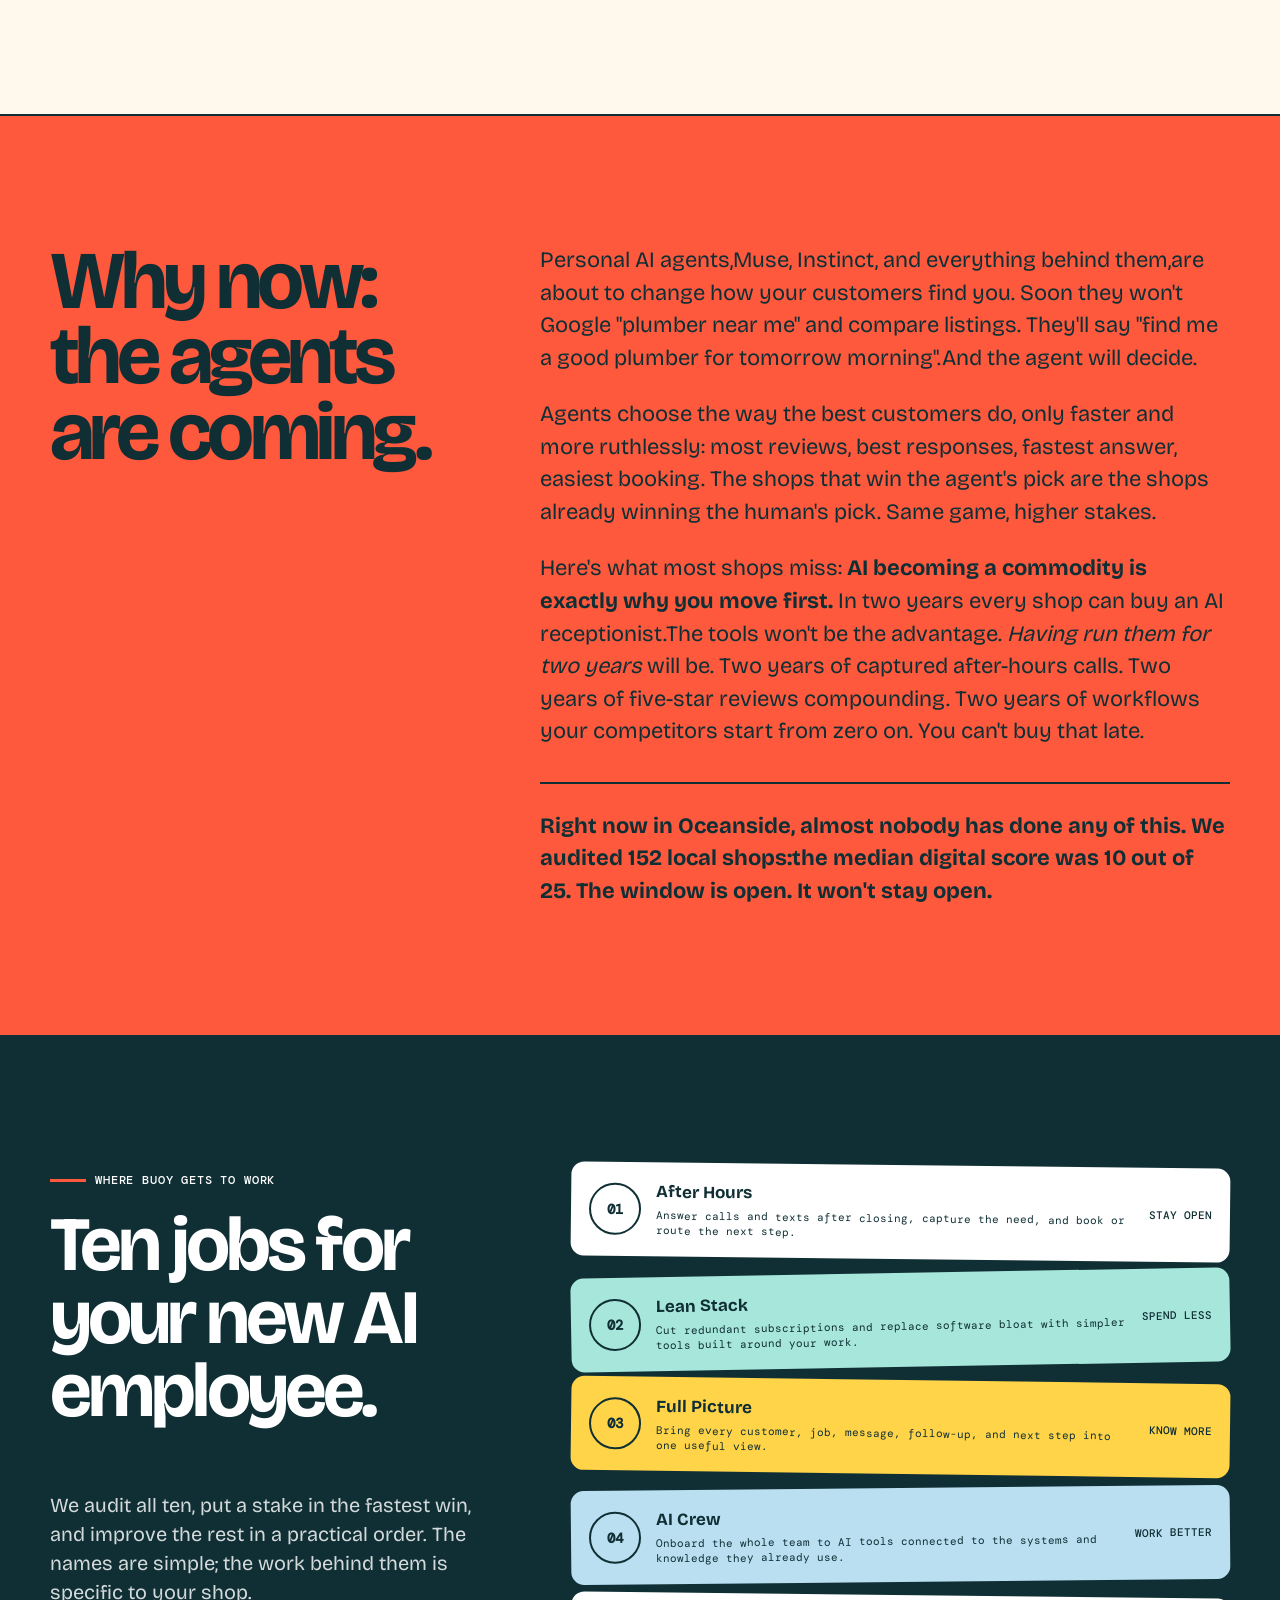
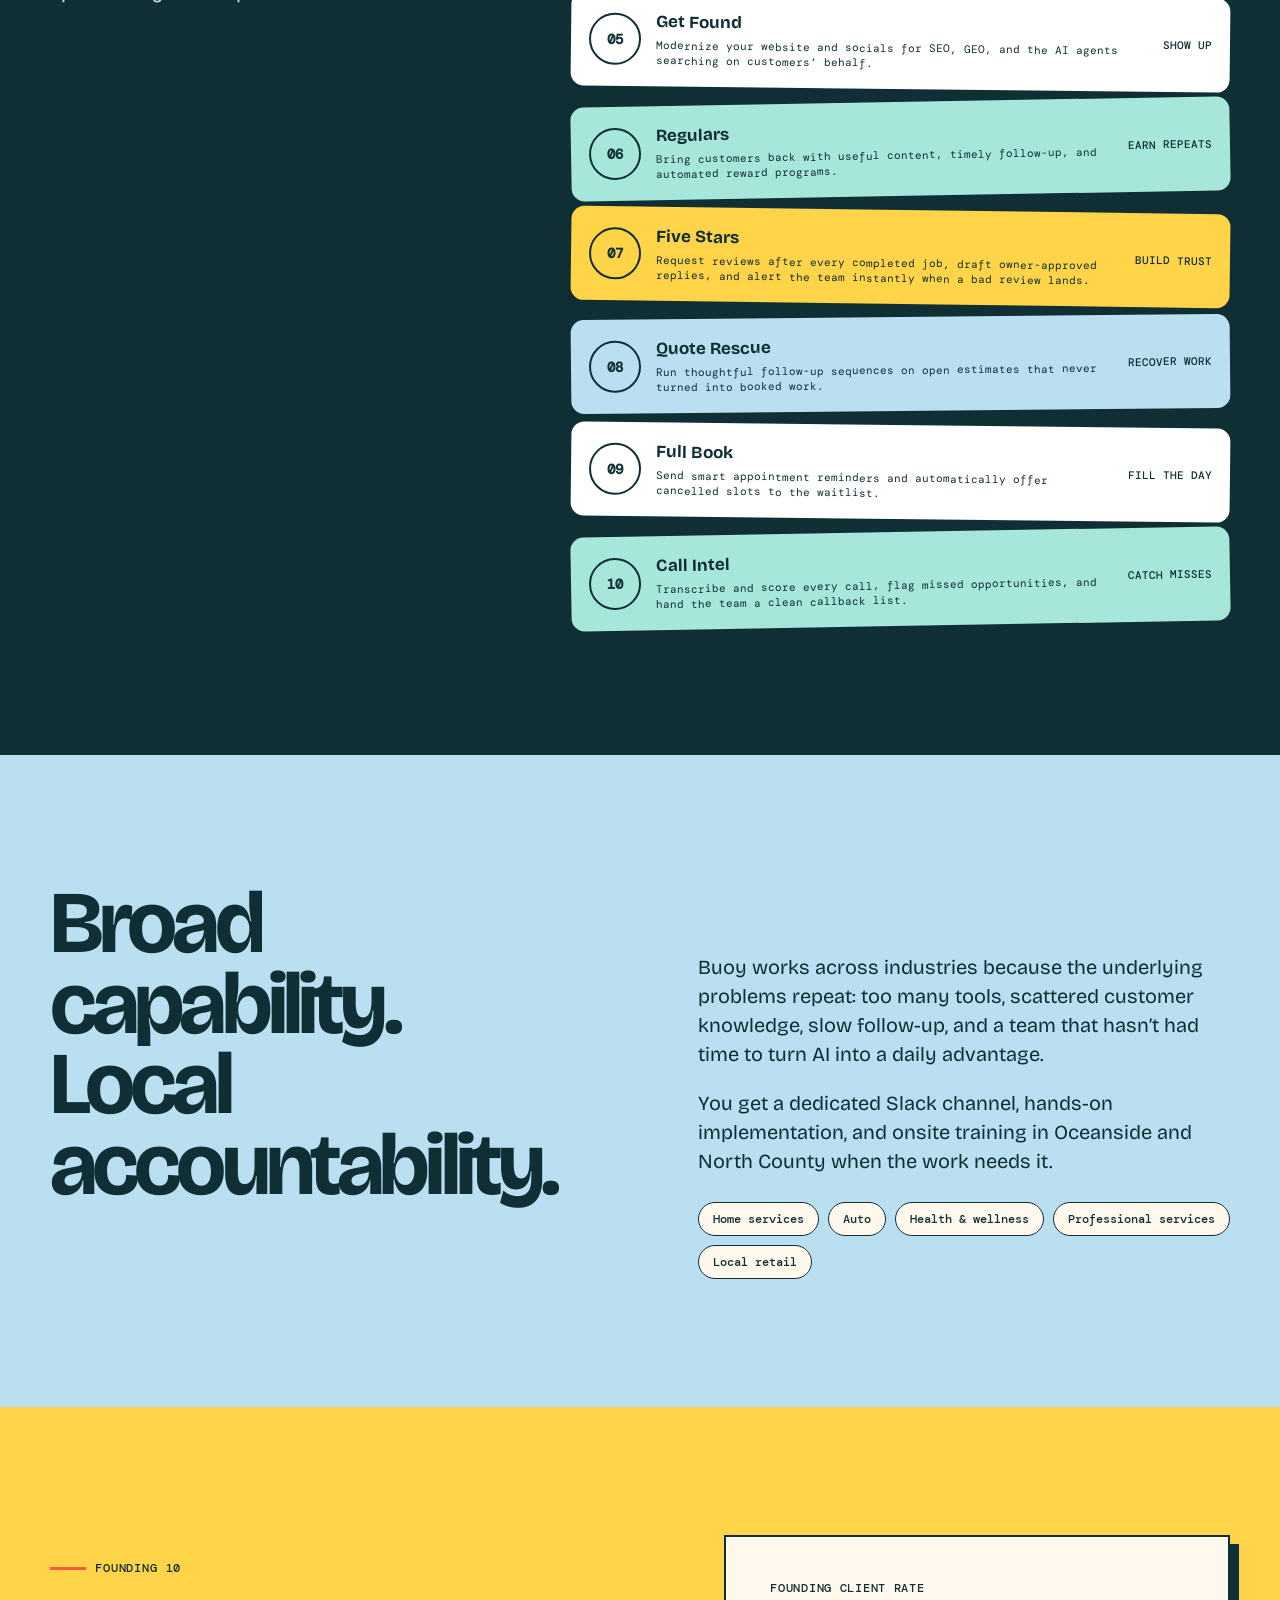
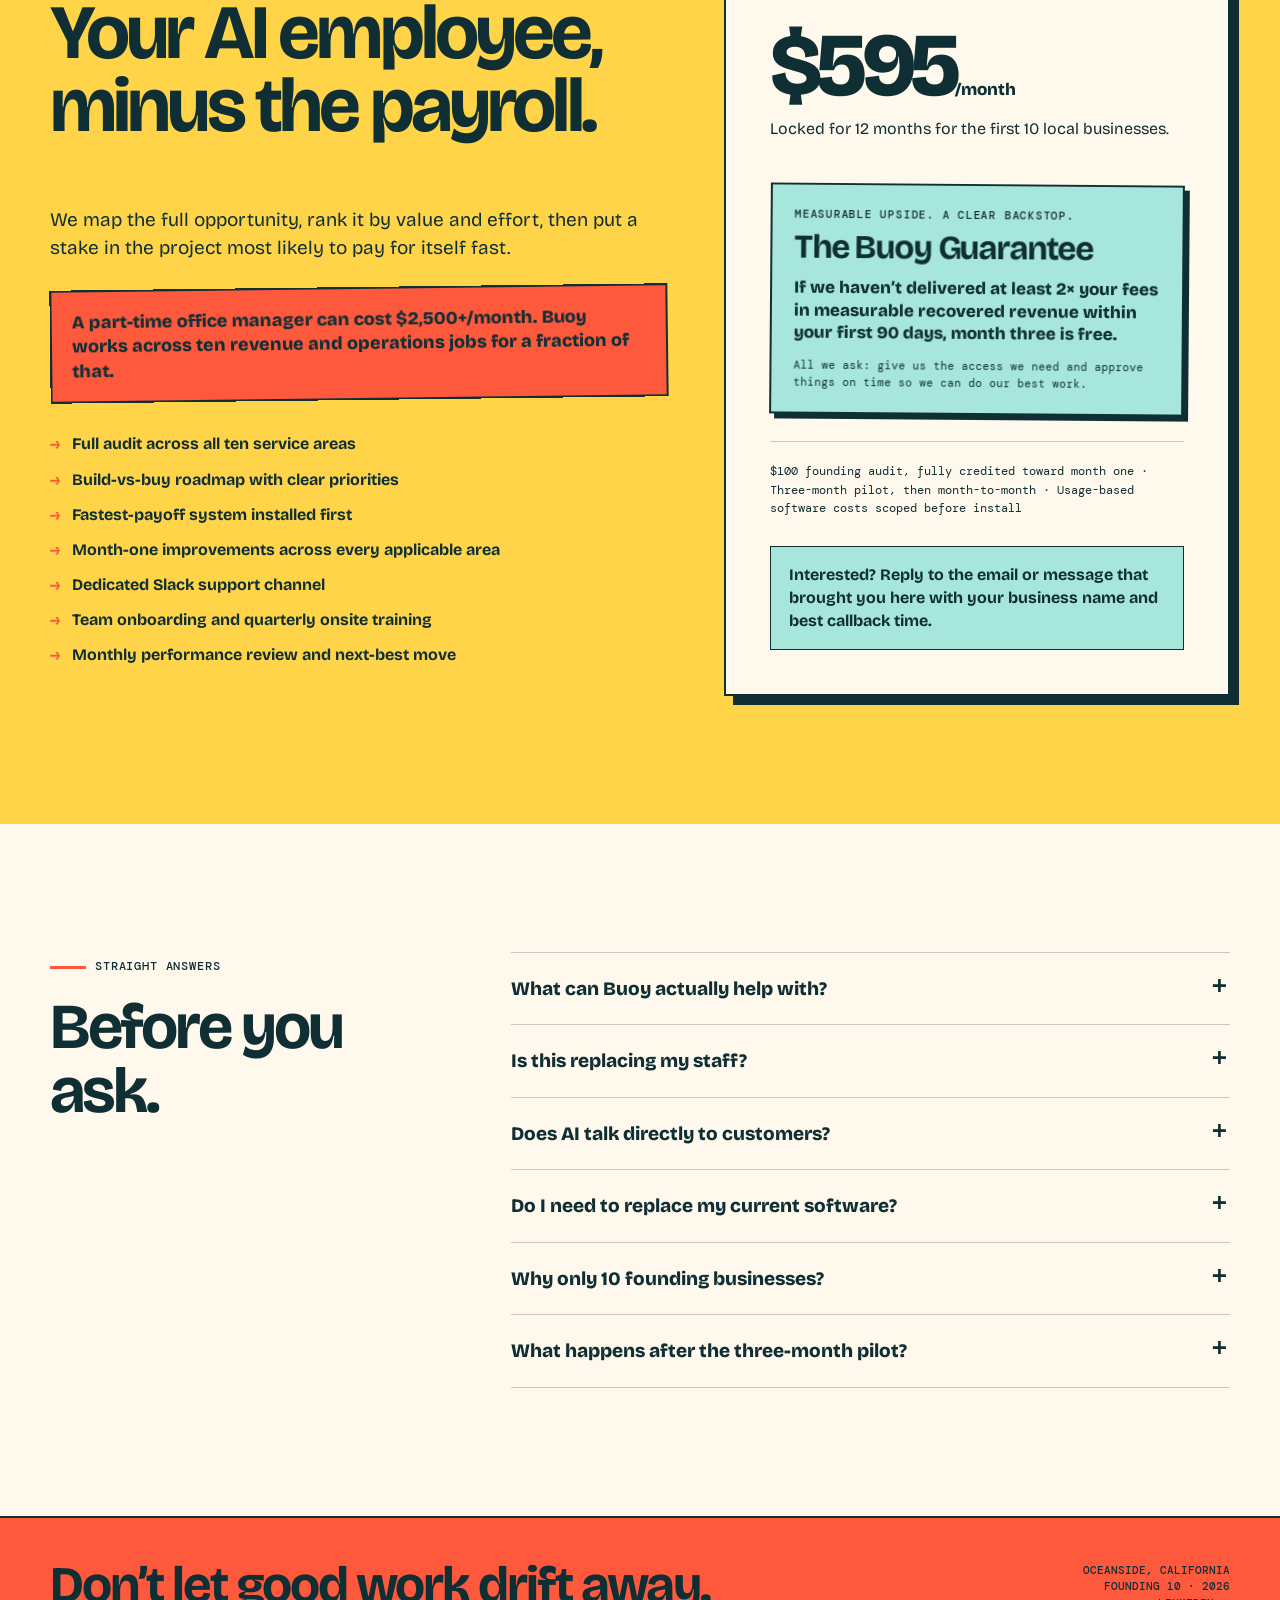
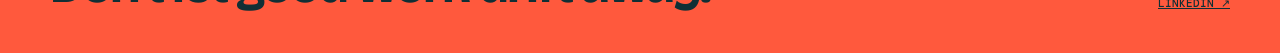
==== commit 2a8776b0: "Scrub em dashes per style guide" ====
--- a/index.html
+++ b/index.html
@@ -8,7 +8,7 @@
   <link rel="icon" type="image/png" sizes="32x32" href="favicon-32x32.png" />
   <link rel="icon" type="image/png" sizes="16x16" href="favicon-16x16.png" />
   <link rel="apple-touch-icon" href="apple-touch-icon.png" />
-  <title>Buoy — Your local AI operating partner</title>
+  <title>Buoy:Your local AI operating partner</title>
   <meta name="description" content="Buoy helps Oceanside businesses cut software costs, modernize customer operations, equip their teams with AI, improve their digital presence, and earn more repeat business." />
   <link rel="preconnect" href="https://fonts.googleapis.com" />
   <link rel="preconnect" href="https://fonts.gstatic.com" crossorigin />
@@ -370,7 +370,7 @@
       <div class="hero-copy">
         <div class="eyebrow">Your local AI operating partner</div>
         <h1 id="hero-title">Run a sharper business with AI.</h1>
-        <p>Buoy becomes your shop’s AI employee — cutting busywork, catching missed revenue, and improving the way your team works for a small monthly retainer.</p>
+        <p>Buoy becomes your shop’s AI employee,cutting busywork, catching missed revenue, and improving the way your team works for a small monthly retainer.</p>
         <div class="hero-actions">
           <a class="button dark book-cta" href="https://calendly.com/sean-mancillas/buoy-meeting-1" target="_blank" rel="noopener">Book a call</a>
           <a class="button" href="#opportunities">See where AI fits <span aria-hidden="true">↓</span></a>
@@ -387,7 +387,7 @@
             <div class="screen-head"><span>BUOY DEMO</span><span>● ONLINE</span></div>
             <div class="screen-title">Customer follow-up</div>
             <div class="screen-sub">Missed call → useful next step</div>
-            <div class="bubble out">Sorry we missed you — are you looking to book service, get a quote, or talk to someone?</div>
+            <div class="bubble out">Sorry we missed you.Are you looking to book service, get a quote, or talk to someone?</div>
             <div class="bubble in">A quote. My car is making a grinding sound.</div>
             <div class="bubble out">Got it. I’ll have the shop call you first thing tomorrow. What’s the best time?</div>
             <div class="status-card">
@@ -431,10 +431,10 @@
       <div class="wrap why-grid">
         <h2 id="why-now-title">Why now: the agents are coming.</h2>
         <div class="why-copy">
-          <p>Personal AI agents — Muse, Instinct, and everything behind them — are about to change how your customers find you. Soon they won't Google "plumber near me" and compare listings. They'll say "find me a good plumber for tomorrow morning" — and the agent will decide.</p>
+          <p>Personal AI agents,Muse, Instinct, and everything behind them,are about to change how your customers find you. Soon they won't Google "plumber near me" and compare listings. They'll say "find me a good plumber for tomorrow morning".And the agent will decide.</p>
           <p>Agents choose the way the best customers do, only faster and more ruthlessly: most reviews, best responses, fastest answer, easiest booking. The shops that win the agent's pick are the shops already winning the human's pick. Same game, higher stakes.</p>
-          <p>Here's what most shops miss: <strong>AI becoming a commodity is exactly why you move first.</strong> In two years every shop can buy an AI receptionist — the tools won't be the advantage. <em>Having run them for two years</em> will be. Two years of captured after-hours calls. Two years of five-star reviews compounding. Two years of workflows your competitors start from zero on. You can't buy that late.</p>
-          <p>Right now in Oceanside, almost nobody has done any of this. We audited 152 local shops — the median digital score was 10 out of 25. The window is open. It won't stay open.</p>
+          <p>Here's what most shops miss: <strong>AI becoming a commodity is exactly why you move first.</strong> In two years every shop can buy an AI receptionist.The tools won't be the advantage. <em>Having run them for two years</em> will be. Two years of captured after-hours calls. Two years of five-star reviews compounding. Two years of workflows your competitors start from zero on. You can't buy that late.</p>
+          <p>Right now in Oceanside, almost nobody has done any of this. We audited 152 local shops:the median digital score was 10 out of 25. The window is open. It won't stay open.</p>
         </div>
       </div>
     </section>
@@ -584,7 +584,7 @@
           </details>
           <details>
             <summary>What happens after the three-month pilot?</summary>
-            <p>You can continue month-to-month at the locked founding rate. If it isn’t useful, we stop — no long agency contract.</p>
+            <p>You can continue month-to-month at the locked founding rate. If it isn’t useful, we stop.No long agency contract.</p>
           </details>
         </div>
       </div>
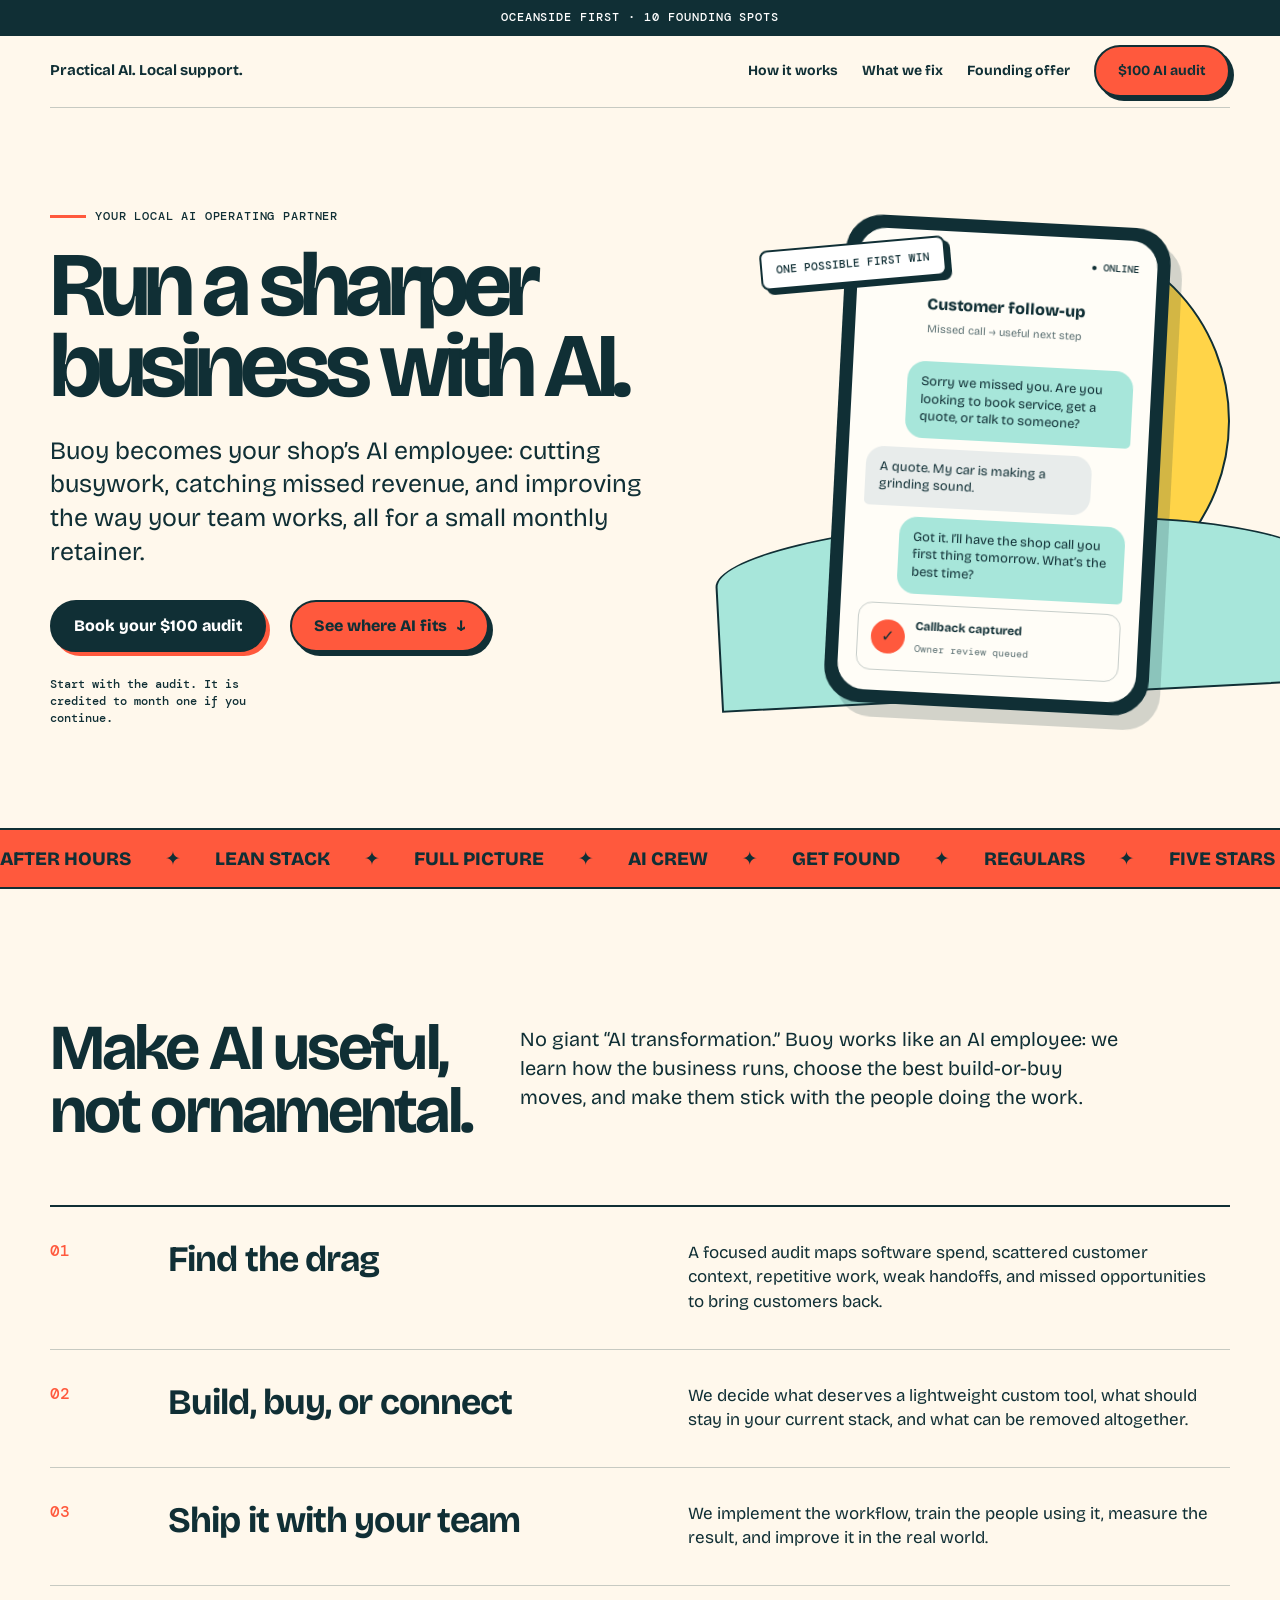
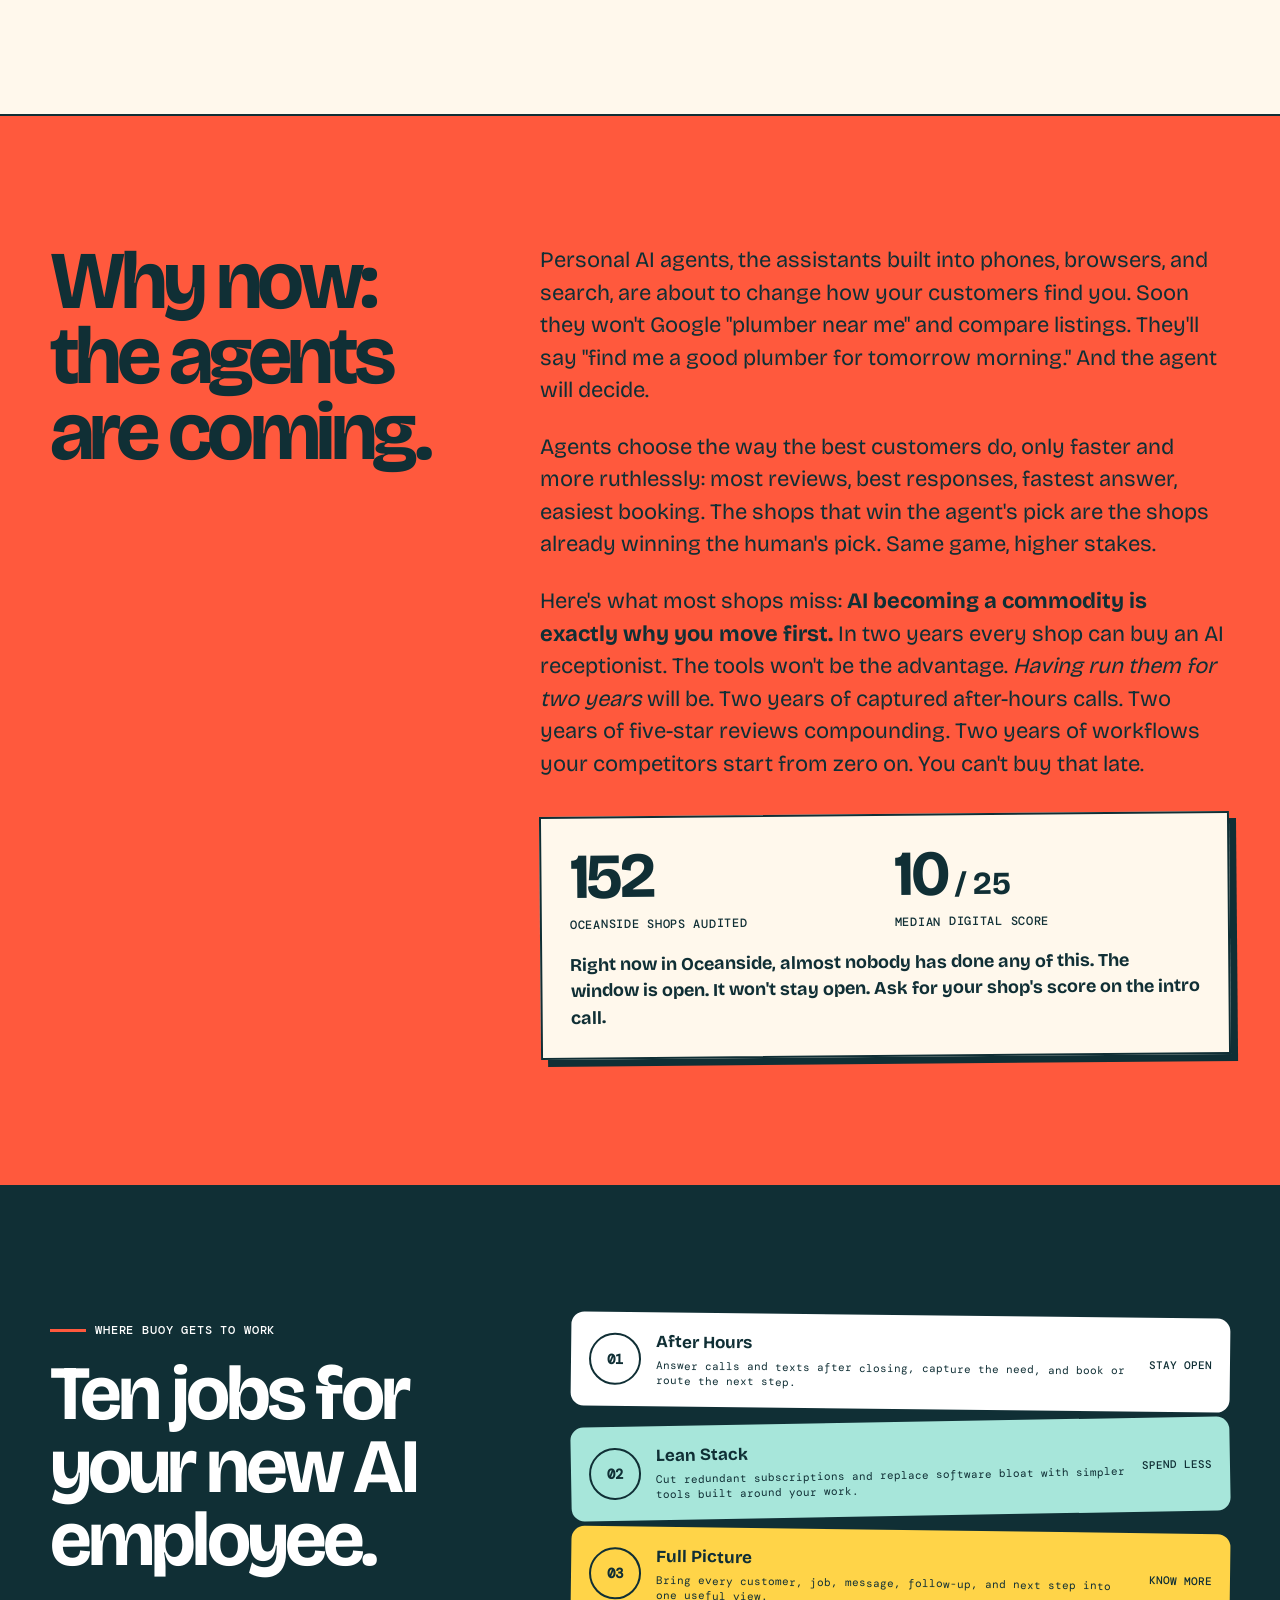
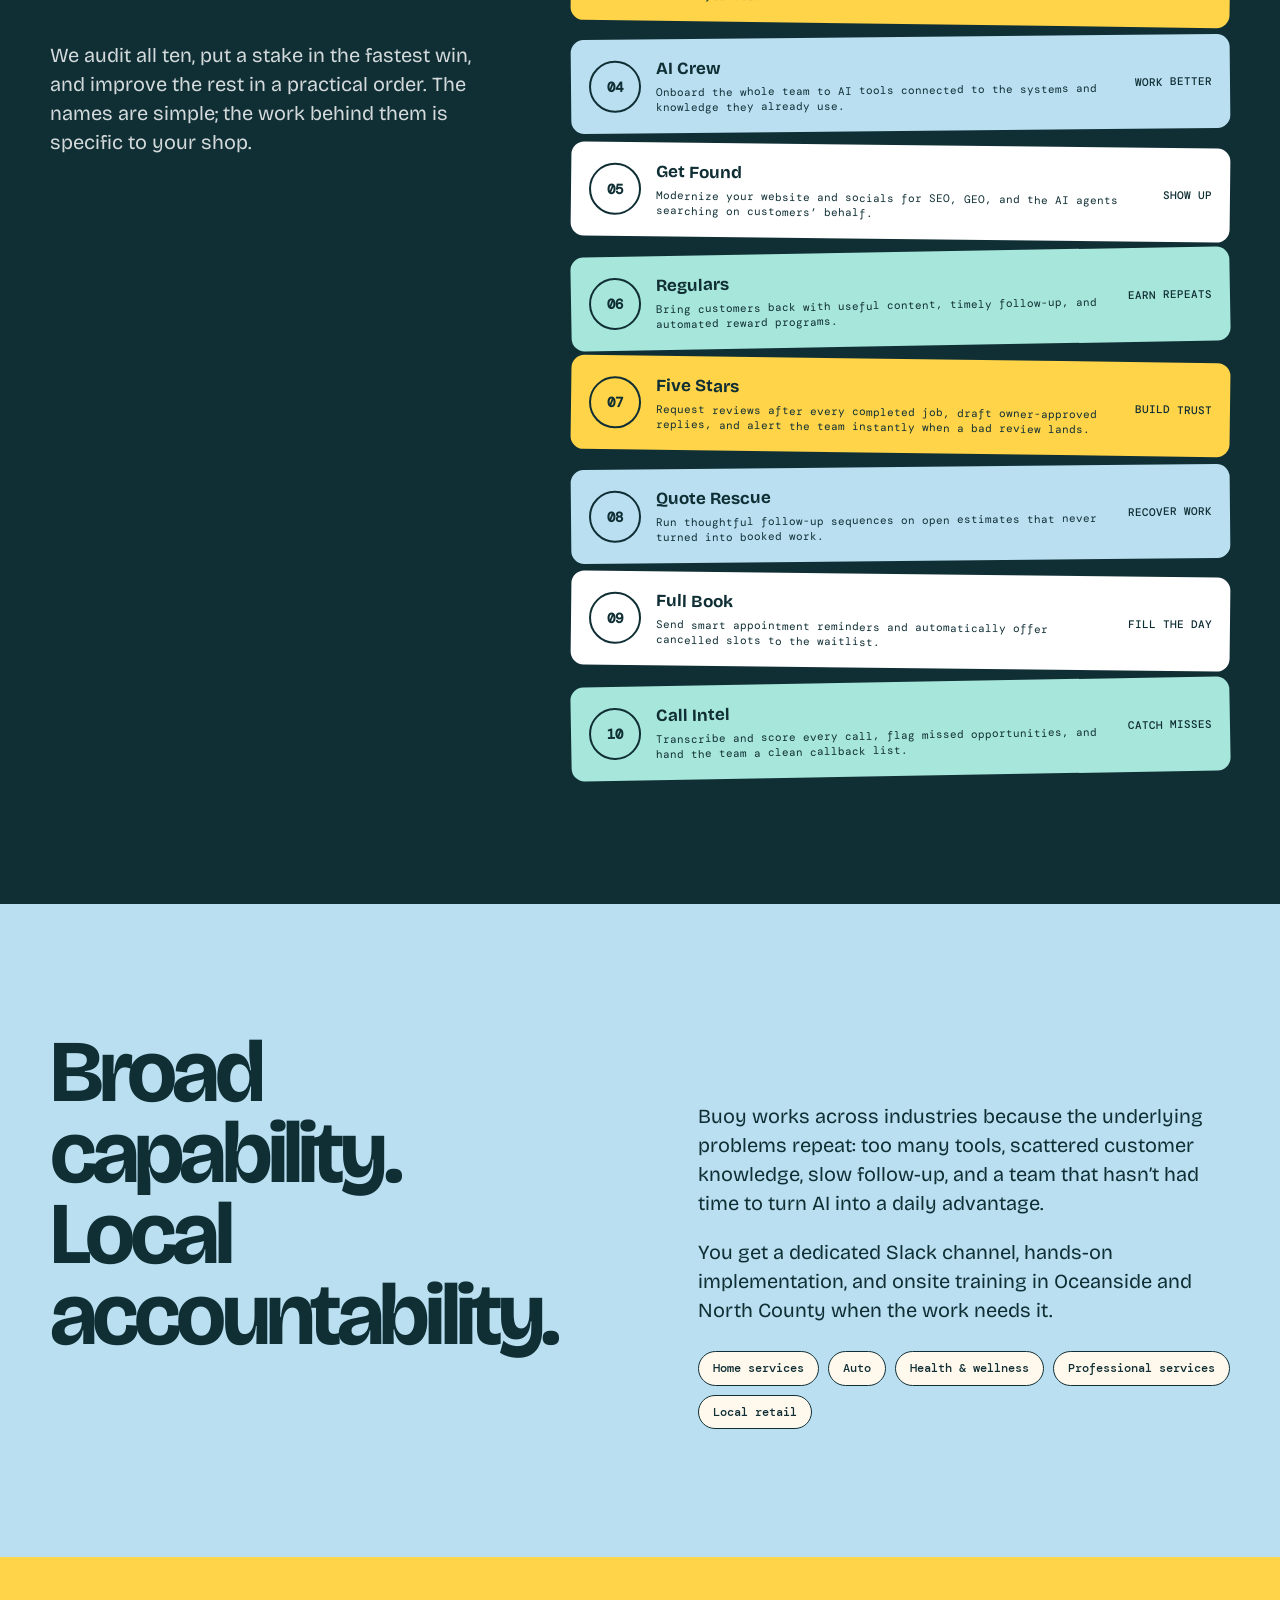
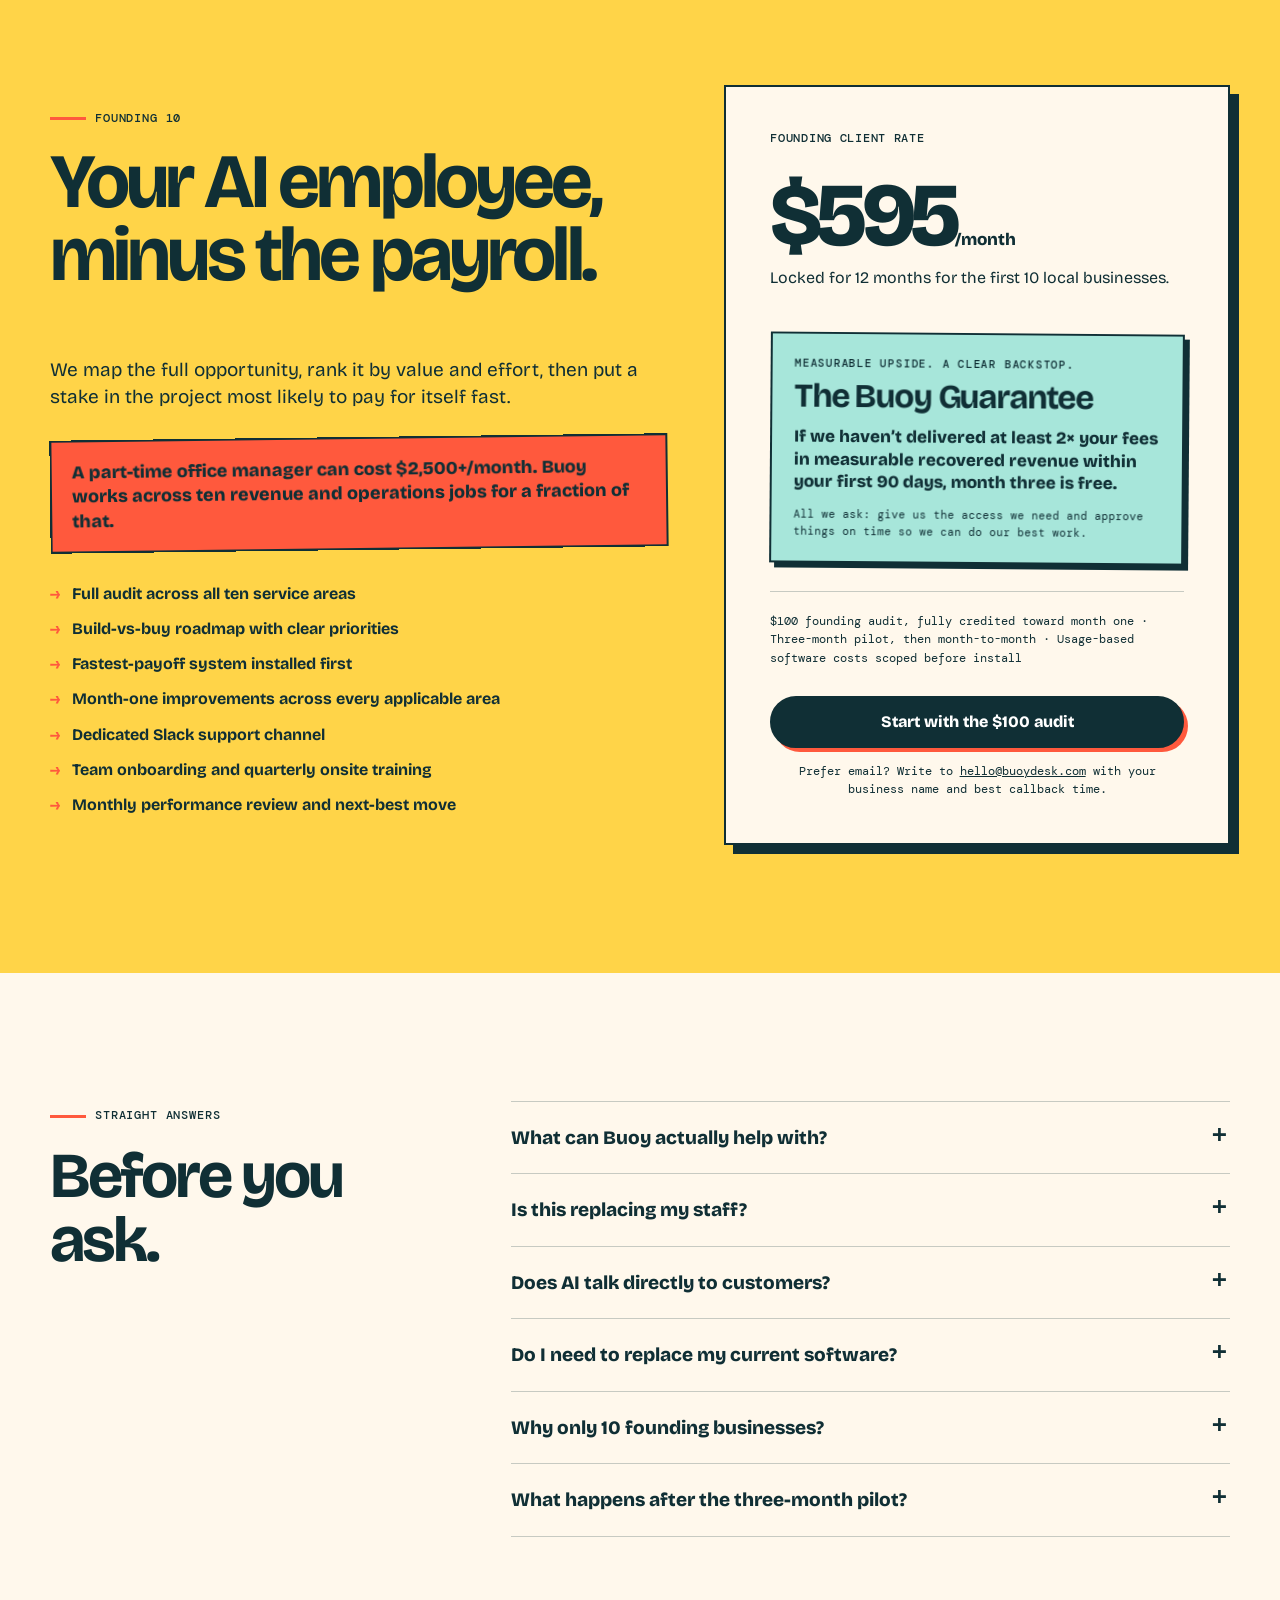
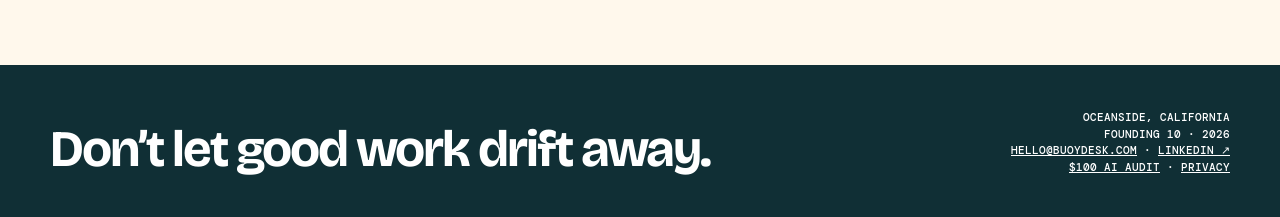
==== commit 35361e3c: "Fix copy damage, restore schema, add shared styles and missing site basics Copy and pricing - Repair" ====
--- a/index.html
+++ b/index.html
@@ -8,75 +8,27 @@
   <link rel="icon" type="image/png" sizes="32x32" href="favicon-32x32.png" />
   <link rel="icon" type="image/png" sizes="16x16" href="favicon-16x16.png" />
   <link rel="apple-touch-icon" href="apple-touch-icon.png" />
-  <title>Buoy:Your local AI operating partner</title>
+  <title>Buoy: Your local AI operating partner</title>
   <meta name="description" content="Buoy helps Oceanside businesses cut software costs, modernize customer operations, equip their teams with AI, improve their digital presence, and earn more repeat business." />
+  <link rel="canonical" href="https://buoydesk.com/" />
+  <meta property="og:type" content="website" />
+  <meta property="og:site_name" content="Buoy" />
+  <meta property="og:url" content="https://buoydesk.com/" />
+  <meta property="og:title" content="Buoy: Your local AI operating partner" />
+  <meta property="og:description" content="The AI employee for Oceanside and North County service businesses. Catch missed calls, rescue dead quotes, cut software bloat, and earn more repeat business for one monthly retainer." />
+  <meta property="og:image" content="https://buoydesk.com/og-image.png" />
+  <meta property="og:image:width" content="1200" />
+  <meta property="og:image:height" content="630" />
+  <meta property="og:image:alt" content="The Buoy logo: an orange buoy with a flag floating on two waves." />
+  <meta name="twitter:card" content="summary_large_image" />
+  <meta name="twitter:title" content="Buoy: Your local AI operating partner" />
+  <meta name="twitter:description" content="The AI employee for Oceanside and North County service businesses. One monthly retainer, ten revenue and operations jobs." />
+  <meta name="twitter:image" content="https://buoydesk.com/og-image.png" />
   <link rel="preconnect" href="https://fonts.googleapis.com" />
   <link rel="preconnect" href="https://fonts.gstatic.com" crossorigin />
   <link href="https://fonts.googleapis.com/css2?family=Bricolage+Grotesque:opsz,wdth,wght@12..96,75..100,400..800&family=DM+Mono:wght@400;500&display=swap" rel="stylesheet" />
+  <link rel="stylesheet" href="styles.css" />
   <style>
-    :root {
-      --ink: #102f35;
-      --paper: #fff8ec;
-      --orange: #ff593d;
-      --yellow: #ffd448;
-      --aqua: #a7e6da;
-      --blue: #b9dff1;
-      --line: rgba(16,47,53,.23);
-      --shadow: 0 18px 50px rgba(16,47,53,.12);
-    }
-    * { box-sizing: border-box; }
-    html { scroll-behavior: smooth; }
-    body {
-      margin: 0;
-      overflow-x: hidden;
-      color: var(--ink);
-      background: var(--paper);
-      font-family: "Bricolage Grotesque", system-ui, sans-serif;
-      line-height: 1.45;
-      -webkit-font-smoothing: antialiased;
-    }
-    button, a { font: inherit; }
-    a { color: inherit; }
-    :focus-visible { outline: 3px solid var(--ink); outline-offset: 4px; }
-    .wrap { width: min(1180px, calc(100% - 40px)); margin: 0 auto; }
-    .topline {
-      background: var(--ink);
-      color: white;
-      font: 500 12px/1.3 "DM Mono", monospace;
-      letter-spacing: .08em;
-      text-transform: uppercase;
-      text-align: center;
-      padding: 10px 16px;
-    }
-    .nav {
-      min-height: 72px;
-      display: flex;
-      align-items: center;
-      justify-content: space-between;
-      gap: 20px;
-      border-bottom: 1px solid var(--line);
-    }
-    .nav-note { font-weight: 700; font-size: 15px; }
-    .nav-links { display: flex; align-items: center; gap: 24px; }
-    .nav-links a { text-decoration: none; font-size: 14px; font-weight: 700; }
-    .button {
-      display: inline-flex;
-      justify-content: center;
-      align-items: center;
-      gap: 10px;
-      min-height: 52px;
-      padding: 0 22px;
-      border: 2px solid var(--ink);
-      border-radius: 999px;
-      background: var(--orange);
-      color: var(--ink);
-      text-decoration: none;
-      font-weight: 800;
-      box-shadow: 4px 4px 0 var(--ink);
-      transition: transform .16s ease, box-shadow .16s ease;
-    }
-    .button:hover { transform: translate(2px, 2px); box-shadow: 2px 2px 0 var(--ink); }
-    .button.dark { background: var(--ink); color: white; box-shadow: 4px 4px 0 var(--orange); }
     .hero {
       display: grid;
       grid-template-columns: minmax(0, 1.05fr) minmax(360px, .8fr);
@@ -85,17 +37,6 @@
       min-height: 720px;
       padding: 82px 0 88px;
     }
-    .eyebrow {
-      display: inline-flex;
-      gap: 9px;
-      align-items: center;
-      font: 500 12px/1.3 "DM Mono", monospace;
-      text-transform: uppercase;
-      letter-spacing: .07em;
-      margin-bottom: 20px;
-    }
-    .eyebrow::before { content: ""; width: 36px; height: 3px; background: var(--orange); }
-    h1, h2, h3, p { margin-top: 0; }
     h1 {
       font-size: clamp(54px, 7.1vw, 104px);
       line-height: .89;
@@ -110,8 +51,7 @@
       line-height: 1.35;
       margin-bottom: 30px;
     }
-    .hero-actions { display: flex; align-items: center; gap: 24px; flex-wrap: wrap; }
-    .micro { font: 500 12px/1.45 "DM Mono", monospace; max-width: 210px; }
+    .micro { max-width: 210px; }
     .demo-stage {
       position: relative;
       min-height: 520px;
@@ -163,7 +103,7 @@
     .bubble.in { background: #e8eceb; align-self: flex-start; border-bottom-left-radius: 5px; }
     .bubble.out { background: var(--aqua); align-self: flex-end; border-bottom-right-radius: 5px; }
     .status-card { margin-top: auto; border: 1px solid var(--line); padding: 13px; border-radius: 14px; display: grid; grid-template-columns: 34px 1fr; gap: 10px; align-items: center; }
-    .status-dot { width: 34px; height: 34px; border-radius: 50%; background: var(--orange); display: grid; place-items: center; font-weight: 900; }
+    .status-dot { width: 34px; height: 34px; border-radius: 50%; background: var(--orange); display: grid; place-items: center; font-weight: 800; }
     .status-card strong { display: block; font-size: 12px; }
     .status-card span { font: 400 10px/1.4 "DM Mono", monospace; opacity: .68; }
     .float-tag {
@@ -191,27 +131,7 @@
     }
     .ticker-inner span::after { content: "✦"; margin-left: 34px; }
     @keyframes drift { to { transform: translateX(-50%); } }
-    @media (prefers-reduced-motion: reduce) { html { scroll-behavior: auto; } .ticker-inner { animation: none; } }
-    .section { padding: clamp(78px, 10vw, 130px) 0; }
-    .section-head { display: grid; grid-template-columns: .75fr 1.25fr; gap: 44px; align-items: start; margin-bottom: 62px; }
-    .section-head h2 { font-size: clamp(42px, 5vw, 72px); line-height: .98; letter-spacing: -.045em; margin: 0; text-wrap: balance; }
-    .section-head p { font-size: 20px; max-width: 600px; margin: 8px 0 0; }
-    .flow {
-      counter-reset: steps;
-      border-top: 2px solid var(--ink);
-    }
-    .flow-row {
-      counter-increment: steps;
-      display: grid;
-      grid-template-columns: 90px 1fr 1.1fr;
-      gap: 28px;
-      padding: 34px 0;
-      border-bottom: 1px solid var(--line);
-      align-items: start;
-    }
-    .flow-row::before { content: "0" counter(steps); font: 500 16px/1.3 "DM Mono", monospace; color: var(--orange); }
-    .flow-row h3 { font-size: clamp(25px, 2.8vw, 36px); line-height: 1.05; margin: 0; letter-spacing: -.025em; }
-    .flow-row p { margin: 0; font-size: 17px; max-width: 520px; }
+    @media (prefers-reduced-motion: reduce) { .ticker-inner { animation: none; } }
     .why-now {
       background: var(--orange);
       border-block: 2px solid var(--ink);
@@ -231,36 +151,25 @@
     }
     .why-copy { max-width: 720px; }
     .why-copy p { font-size: clamp(18px, 2vw, 22px); line-height: 1.48; margin-bottom: 24px; }
-    .why-copy p:last-child {
-      margin: 34px 0 0;
-      padding-top: 26px;
-      border-top: 2px solid var(--ink);
-      font-weight: 700;
-    }
+    .stat-callout {
+      margin-top: 34px;
+      padding: 26px 28px;
+      background: var(--paper);
+      border: 2px solid var(--ink);
+      box-shadow: 7px 7px 0 var(--ink);
+      transform: rotate(-.5deg);
+    }
+    .stat-row { display: grid; grid-template-columns: 1fr 1fr; gap: 20px; margin-bottom: 18px; }
+    .stat-row strong { display: block; font-size: clamp(44px, 5vw, 64px); line-height: 1; letter-spacing: -.05em; }
+    .stat-row small { display: block; font: 500 12px/1.4 "DM Mono", monospace; text-transform: uppercase; letter-spacing: .06em; margin-top: 8px; }
+    .stat-callout p { font-size: 18px; font-weight: 700; margin: 0; }
     .start-small { background: var(--ink); color: white; }
     .start-grid { display: grid; grid-template-columns: .78fr 1.22fr; gap: clamp(38px, 8vw, 100px); align-items: start; }
     .start-grid > div:first-child { position: sticky; top: 36px; }
     .start-grid h2 { font-size: clamp(46px, 6vw, 82px); line-height: .95; letter-spacing: -.05em; }
     .start-grid > div > p { font-size: 20px; max-width: 530px; color: rgba(255,255,255,.82); }
-    .stack { display: grid; gap: 13px; }
-    .stack-item {
-      display: grid;
-      grid-template-columns: 52px 1fr auto;
-      gap: 15px;
-      align-items: center;
-      background: white;
-      color: var(--ink);
-      border-radius: 13px;
-      padding: 18px;
-      transform: rotate(var(--r, 0deg));
-    }
-    .stack-item:nth-child(4n + 1) { --r: .65deg; background: white; }
-    .stack-item:nth-child(4n + 2) { --r: -1deg; background: var(--aqua); }
-    .stack-item:nth-child(4n + 3) { --r: .75deg; background: var(--yellow); }
-    .stack-item:nth-child(4n) { --r: -.55deg; background: var(--blue); }
-    .stack-icon { width: 52px; height: 52px; border: 2px solid var(--ink); border-radius: 50%; display: grid; place-items: center; font: 700 14px/1 "DM Mono", monospace; }
-    .stack-item strong { display: block; font-size: 17px; }
-    .stack-item small { display: block; font: 400 11px/1.4 "DM Mono", monospace; margin-top: 3px; }
+    .stack-item { grid-template-columns: 52px 1fr auto; padding: 18px; }
+    .stack-item small { font-size: 11px; }
     .stack-item b { font: 500 11px/1.3 "DM Mono", monospace; text-transform: uppercase; }
     .local { background: var(--blue); }
     .local-grid { display: grid; grid-template-columns: 1fr 1fr; gap: clamp(40px, 9vw, 120px); align-items: end; }
@@ -277,12 +186,12 @@
     .offer-list li { display: flex; gap: 12px; align-items: baseline; font-weight: 700; }
     .offer-list li::before { content: "→"; color: var(--orange); }
     .price-card { background: var(--paper); border: 2px solid var(--ink); padding: clamp(26px, 4vw, 44px); box-shadow: 9px 9px 0 var(--ink); display: flex; flex-direction: column; justify-content: space-between; }
-    .price-kicker { font: 500 12px/1.3 "DM Mono", monospace; text-transform: uppercase; letter-spacing: .06em; }
-    .price { font-size: clamp(60px, 7vw, 92px); font-weight: 800; letter-spacing: -.065em; line-height: 1; margin: 24px 0 6px; }
-    .price small { font-size: 17px; letter-spacing: 0; }
     .terms { font: 400 12px/1.55 "DM Mono", monospace; border-top: 1px solid var(--line); padding-top: 20px; margin-top: 26px; }
     .value-anchor { margin: 26px 0 0; padding: 18px 20px; background: var(--orange); border: 2px solid var(--ink); font-size: 18px; font-weight: 800; line-height: 1.35; transform: rotate(-.7deg); }
-    .reply-note { margin-top: 28px; padding: 16px 18px; background: var(--aqua); border: 1px solid var(--ink); font-weight: 700; }
+    .offer-cta { margin-top: 28px; display: grid; gap: 14px; }
+    .offer-cta .button { width: 100%; }
+    .offer-cta p { margin: 0; font: 400 12px/1.55 "DM Mono", monospace; text-align: center; }
+    .offer-cta p a { text-decoration: underline; }
     .guarantee {
       margin-top: 28px;
       padding: 22px;
@@ -291,61 +200,99 @@
       box-shadow: 5px 5px 0 var(--ink);
       transform: rotate(.45deg);
     }
-    .guarantee-kicker { font: 500 11px/1.3 "DM Mono", monospace; text-transform: uppercase; letter-spacing: .07em; }
     .guarantee h3 { font-size: clamp(25px, 2.6vw, 34px); line-height: 1; letter-spacing: -.035em; margin: 10px 0 12px; }
     .guarantee-main { font-size: 17px; font-weight: 800; line-height: 1.35; margin-bottom: 12px; }
-    .guarantee-fair { font: 400 11px/1.5 "DM Mono", monospace; margin: 0; }
-    .faq-grid { display: grid; grid-template-columns: .72fr 1.28fr; gap: 56px; }
-    .faq-grid h2 { font-size: clamp(42px, 5vw, 70px); letter-spacing: -.045em; line-height: 1; }
-    details { border-top: 1px solid var(--line); padding: 22px 0; }
-    details:last-child { border-bottom: 1px solid var(--line); }
-    summary { cursor: pointer; list-style: none; font-size: 19px; font-weight: 800; padding-right: 34px; position: relative; }
-    summary::-webkit-details-marker { display: none; }
-    summary::after { content: "+"; position: absolute; right: 2px; top: -3px; font: 500 28px/1 "DM Mono", monospace; }
-    details[open] summary::after { content: "–"; }
-    details p { margin: 15px 45px 0 0; max-width: 680px; }
-    footer { background: var(--orange); border-top: 2px solid var(--ink); padding: 42px 0; }
-    .footer-line { display: flex; align-items: end; justify-content: space-between; gap: 30px; }
-    .footer-line strong { font-size: clamp(30px, 4vw, 54px); letter-spacing: -.04em; line-height: 1; max-width: 720px; }
-    .footer-line span { font: 500 11px/1.5 "DM Mono", monospace; text-align: right; }
-    .footer-line a { color: inherit; }
     @media (max-width: 850px) {
       .hero { grid-template-columns: 1fr; min-height: auto; padding: 62px 0 76px; }
       .hero-copy { text-align: left; }
       .demo-stage { min-height: 500px; }
-      .section-head, .why-grid, .start-grid, .local-grid, .offer-shell, .faq-grid { grid-template-columns: 1fr; }
+      .why-grid, .start-grid, .local-grid, .offer-shell { grid-template-columns: 1fr; }
       .start-grid > div:first-child { position: static; }
-      .section-head { gap: 20px; }
-      .flow-row { grid-template-columns: 62px 1fr; }
-      .flow-row p { grid-column: 2; }
-      .nav-links a:not(.button) { display: none; }
     }
     @media (max-width: 560px) {
-      .wrap { width: min(100% - 28px, 1180px); }
-      .topline { font-size: 10px; }
-      .nav { min-height: 62px; }
-      .nav-note { font-size: 13px; }
-      .nav .button { min-height: 42px; padding: 0 16px; font-size: 13px; box-shadow: 3px 3px 0 var(--ink); }
       h1 { font-size: clamp(50px, 17vw, 72px); }
       .hero-copy > p { font-size: 18px; }
-      .hero-actions { align-items: flex-start; flex-direction: column; }
-      .button { width: 100%; }
       .demo-stage { min-height: 460px; }
       .sun { width: 300px; height: 300px; right: -44px; }
       .phone { width: 280px; }
       .screen { min-height: 420px; }
       .float-tag { top: 25px; left: 0; }
-      .section { padding: 72px 0; }
-      .flow-row { grid-template-columns: 44px 1fr; gap: 14px; padding: 28px 0; }
-      .flow-row p { font-size: 15px; }
+      .stat-row { grid-template-columns: 1fr; gap: 14px; }
       .stack-item { grid-template-columns: 44px 1fr; }
-      .stack-icon { width: 44px; height: 44px; }
       .stack-item b { grid-column: 2; }
       .price-card { box-shadow: 6px 6px 0 var(--ink); }
-      .footer-line { align-items: flex-start; flex-direction: column; }
-      .footer-line span { text-align: left; }
     }
   </style>
+  <script type="application/ld+json">
+  {
+    "@context": "https://schema.org",
+    "@graph": [
+      {
+        "@type": "ProfessionalService",
+        "@id": "https://buoydesk.com/#business",
+        "name": "Buoy",
+        "url": "https://buoydesk.com",
+        "logo": "https://buoydesk.com/buoy-logo.png",
+        "image": "https://buoydesk.com/og-image.png",
+        "email": "hello@buoydesk.com",
+        "sameAs": ["https://www.linkedin.com/company/buoy-desk"],
+        "description": "Buoy helps Oceanside businesses cut software costs, modernize customer operations, equip their teams with AI, improve their digital presence, and earn more repeat business.",
+        "address": { "@type": "PostalAddress", "addressLocality": "Oceanside", "addressRegion": "CA", "addressCountry": "US" },
+        "areaServed": [
+          { "@type": "City", "name": "Oceanside", "address": { "@type": "PostalAddress", "addressRegion": "CA", "addressCountry": "US" } },
+          { "@type": "AdministrativeArea", "name": "North County San Diego" }
+        ],
+        "priceRange": "$595/month founding rate",
+        "makesOffer": [
+          {
+            "@type": "Offer",
+            "name": "Founding client monthly retainer",
+            "price": "595",
+            "priceCurrency": "USD",
+            "description": "Locked for 12 months for the first 10 local businesses. Three-month pilot, then month-to-month.",
+            "url": "https://buoydesk.com/#founding"
+          },
+          {
+            "@type": "Offer",
+            "name": "The Buoy AI Audit",
+            "price": "100",
+            "priceCurrency": "USD",
+            "description": "A ten-area diagnostic with a written report, missed-revenue estimate, prioritized roadmap, and 45-minute walkthrough. Fully credited toward month one.",
+            "url": "https://buoydesk.com/audit.html"
+          }
+        ],
+        "hasOfferCatalog": {
+          "@type": "OfferCatalog",
+          "name": "AI operations services",
+          "itemListElement": [
+            { "@type": "Offer", "itemOffered": { "@type": "Service", "name": "After Hours", "description": "Answer calls and texts after closing, capture the need, and book or route the next step." } },
+            { "@type": "Offer", "itemOffered": { "@type": "Service", "name": "Lean Stack", "description": "Cut redundant subscriptions and replace software bloat with simpler tools built around your work." } },
+            { "@type": "Offer", "itemOffered": { "@type": "Service", "name": "Full Picture", "description": "Bring every customer, job, message, follow-up, and next step into one useful view." } },
+            { "@type": "Offer", "itemOffered": { "@type": "Service", "name": "AI Crew", "description": "Onboard the whole team to AI tools connected to the systems and knowledge they already use." } },
+            { "@type": "Offer", "itemOffered": { "@type": "Service", "name": "Get Found", "description": "Modernize your website and socials for SEO, GEO, and the AI agents searching on customers' behalf." } },
+            { "@type": "Offer", "itemOffered": { "@type": "Service", "name": "Regulars", "description": "Bring customers back with useful content, timely follow-up, and automated reward programs." } },
+            { "@type": "Offer", "itemOffered": { "@type": "Service", "name": "Five Stars", "description": "Request reviews after every completed job, draft owner-approved replies, and alert the team instantly when a bad review lands." } },
+            { "@type": "Offer", "itemOffered": { "@type": "Service", "name": "Quote Rescue", "description": "Run thoughtful follow-up sequences on open estimates that never turned into booked work." } },
+            { "@type": "Offer", "itemOffered": { "@type": "Service", "name": "Full Book", "description": "Send smart appointment reminders and automatically offer cancelled slots to the waitlist." } },
+            { "@type": "Offer", "itemOffered": { "@type": "Service", "name": "Call Intel", "description": "Transcribe and score every call, flag missed opportunities, and hand the team a clean callback list." } }
+          ]
+        }
+      },
+      {
+        "@type": "FAQPage",
+        "@id": "https://buoydesk.com/#faq",
+        "mainEntity": [
+          { "@type": "Question", "name": "What can Buoy actually help with?", "acceptedAnswer": { "@type": "Answer", "text": "Buoy covers ten practical services: After Hours, Lean Stack, Full Picture, AI Crew, Get Found, Regulars, Five Stars, Quote Rescue, Full Book, and Call Intel. We audit the whole operation, then tailor the work to the opportunities that can create the most value for your shop." } },
+          { "@type": "Question", "name": "Is this replacing my staff?", "acceptedAnswer": { "@type": "Answer", "text": "No. \"AI employee\" means Buoy takes on repetitive, trackable work across the operation. Your people keep the judgment, relationships, and customer moments that need a human." } },
+          { "@type": "Question", "name": "Does AI talk directly to customers?", "acceptedAnswer": { "@type": "Answer", "text": "Only where you approve it. We start with narrow instructions, clear escalation rules, and human review for anything sensitive or unusual." } },
+          { "@type": "Question", "name": "Do I need to replace my current software?", "acceptedAnswer": { "@type": "Answer", "text": "Maybe less of it. The audit starts with what you already use, then separates what should be kept, connected, rebuilt simply, or removed. A new subscription has to earn its place." } },
+          { "@type": "Question", "name": "Why only 10 founding businesses?", "acceptedAnswer": { "@type": "Answer", "text": "The first group gets unusually close support while the service is refined around real local operations. Keeping it small protects the quality of the work." } },
+          { "@type": "Question", "name": "What happens after the three-month pilot?", "acceptedAnswer": { "@type": "Answer", "text": "You can continue month-to-month at the locked founding rate. If it isn't useful, we stop. No long agency contract." } }
+        ]
+      }
+    ]
+  }
+  </script>
   <script>
     !function(t,e){var o,n,p,r;e.__SV||(window.posthog=e,e._i=[],e.init=function(i,s,a){function g(t,e){var o=e.split(".");2==o.length&&(t=t[o[0]],e=o[1]),t[e]=function(){t.push([e].concat(Array.prototype.slice.call(arguments,0)))}}(p=t.createElement("script")).type="text/javascript",p.crossOrigin="anonymous",p.async=!0,p.src=s.api_host.replace(".i.","-assets.i.")+"/static/array.js",(r=t.getElementsByTagName("script")[0]).parentNode.insertBefore(p,r);var u=e;for(void 0!==a?u=e[a]=[]:a="posthog",u.people=u.people||[],u.toArray=u.toArray||function(){return 0},u.toString=u.toString||function(){return"posthog"},u._i.push([i,s,a]),n=["capture","register","register_once","unregister","unregister_once","getFeatureFlag","getFeatureFlagPayload","isFeatureEnabled","reloadFeatureFlags","updateEarlyAccessFeatureEnrollment","getEarlyAccessFeatures","on","onFeatureFlags","onSessionId","getSurveys","getActiveMatchingSurveys","renderSurvey","cancelSurvey","identify","alias","setPersonProperties","group","setPersonPropertiesForFlags","resetPersonPropertiesForFlags","setGroupPropertiesForFlags","resetGroupPropertiesForFlags","resetGroups","captureException"],o=0;o<n.length;o++)g(u,n[o]);e._i.push([i,s,a])},e.__SV=1)}(document,window.posthog||[]);
     posthog.init('phc_caPb9oiPzotm63WauXSQ82paS6Mludia7a5UaVqFPk7', {api_host: 'https://us.i.posthog.com', person_profiles: 'identified_only'});
@@ -359,9 +306,8 @@
     <nav class="nav-links">
       <a href="#how">How it works</a>
       <a href="#opportunities">What we fix</a>
-      <a href="audit.html">$100 AI audit</a>
-      <a class="book-cta" href="https://calendly.com/sean-mancillas/buoy-meeting-1" target="_blank" rel="noopener">Book a call</a>
-      <a class="button" href="#founding">Founding offer</a>
+      <a href="#founding">Founding offer</a>
+      <a class="button" href="audit.html">$100 AI audit</a>
     </nav>
   </header>
 
@@ -370,11 +316,11 @@
       <div class="hero-copy">
         <div class="eyebrow">Your local AI operating partner</div>
         <h1 id="hero-title">Run a sharper business with AI.</h1>
-        <p>Buoy becomes your shop’s AI employee,cutting busywork, catching missed revenue, and improving the way your team works for a small monthly retainer.</p>
+        <p>Buoy becomes your shop’s AI employee: cutting busywork, catching missed revenue, and improving the way your team works, all for a small monthly retainer.</p>
         <div class="hero-actions">
-          <a class="button dark book-cta" href="https://calendly.com/sean-mancillas/buoy-meeting-1" target="_blank" rel="noopener">Book a call</a>
+          <a class="button dark book-cta" href="audit.html">Book your $100 audit</a>
           <a class="button" href="#opportunities">See where AI fits <span aria-hidden="true">↓</span></a>
-          <div class="micro">We find the highest-value move, build it, train your team, and keep improving it.</div>
+          <div class="micro">Start with the audit. It is credited to month one if you continue.</div>
         </div>
       </div>
 
@@ -387,7 +333,7 @@
             <div class="screen-head"><span>BUOY DEMO</span><span>● ONLINE</span></div>
             <div class="screen-title">Customer follow-up</div>
             <div class="screen-sub">Missed call → useful next step</div>
-            <div class="bubble out">Sorry we missed you.Are you looking to book service, get a quote, or talk to someone?</div>
+            <div class="bubble out">Sorry we missed you. Are you looking to book service, get a quote, or talk to someone?</div>
             <div class="bubble in">A quote. My car is making a grinding sound.</div>
             <div class="bubble out">Got it. I’ll have the shop call you first thing tomorrow. What’s the best time?</div>
             <div class="status-card">
@@ -431,10 +377,16 @@
       <div class="wrap why-grid">
         <h2 id="why-now-title">Why now: the agents are coming.</h2>
         <div class="why-copy">
-          <p>Personal AI agents,Muse, Instinct, and everything behind them,are about to change how your customers find you. Soon they won't Google "plumber near me" and compare listings. They'll say "find me a good plumber for tomorrow morning".And the agent will decide.</p>
+          <p>Personal AI agents, the assistants built into phones, browsers, and search, are about to change how your customers find you. Soon they won't Google "plumber near me" and compare listings. They'll say "find me a good plumber for tomorrow morning." And the agent will decide.</p>
           <p>Agents choose the way the best customers do, only faster and more ruthlessly: most reviews, best responses, fastest answer, easiest booking. The shops that win the agent's pick are the shops already winning the human's pick. Same game, higher stakes.</p>
-          <p>Here's what most shops miss: <strong>AI becoming a commodity is exactly why you move first.</strong> In two years every shop can buy an AI receptionist.The tools won't be the advantage. <em>Having run them for two years</em> will be. Two years of captured after-hours calls. Two years of five-star reviews compounding. Two years of workflows your competitors start from zero on. You can't buy that late.</p>
-          <p>Right now in Oceanside, almost nobody has done any of this. We audited 152 local shops:the median digital score was 10 out of 25. The window is open. It won't stay open.</p>
+          <p>Here's what most shops miss: <strong>AI becoming a commodity is exactly why you move first.</strong> In two years every shop can buy an AI receptionist. The tools won't be the advantage. <em>Having run them for two years</em> will be. Two years of captured after-hours calls. Two years of five-star reviews compounding. Two years of workflows your competitors start from zero on. You can't buy that late.</p>
+          <div class="stat-callout" aria-label="Local audit findings">
+            <div class="stat-row">
+              <div><strong>152</strong><small>Oceanside shops audited</small></div>
+              <div><strong>10<span style="font-size:.5em;letter-spacing:0;"> / 25</span></strong><small>Median digital score</small></div>
+            </div>
+            <p>Right now in Oceanside, almost nobody has done any of this. The window is open. It won't stay open. Ask for your shop's score on the intro call.</p>
+          </div>
         </div>
       </div>
     </section>
@@ -549,7 +501,10 @@
               <p class="guarantee-fair">All we ask: give us the access we need and approve things on time so we can do our best work.</p>
             </div>
             <div class="terms">$100 founding audit, fully credited toward month one · Three-month pilot, then month-to-month · Usage-based software costs scoped before install</div>
-            <div class="reply-note">Interested? Reply to the email or message that brought you here with your business name and best callback time.</div>
+            <div class="offer-cta">
+              <a class="button dark" href="audit.html">Start with the $100 audit</a>
+              <p>Prefer email? Write to <a href="mailto:hello@buoydesk.com">hello@buoydesk.com</a> with your business name and best callback time.</p>
+            </div>
           </div>
         </aside>
       </div>
@@ -584,7 +539,7 @@
           </details>
           <details>
             <summary>What happens after the three-month pilot?</summary>
-            <p>You can continue month-to-month at the locked founding rate. If it isn’t useful, we stop.No long agency contract.</p>
+            <p>You can continue month-to-month at the locked founding rate. If it isn’t useful, we stop. No long agency contract.</p>
           </details>
         </div>
       </div>
@@ -594,7 +549,7 @@
   <footer>
     <div class="wrap footer-line">
       <strong>Don’t let good work drift away.</strong>
-      <span>OCEANSIDE, CALIFORNIA<br />FOUNDING 10 · 2026<br /><a href="https://www.linkedin.com/company/buoy-desk" target="_blank" rel="noopener">LINKEDIN ↗</a></span>
+      <span>OCEANSIDE, CALIFORNIA<br />FOUNDING 10 · 2026<br /><a href="mailto:hello@buoydesk.com">HELLO@BUOYDESK.COM</a> · <a href="https://www.linkedin.com/company/buoy-desk" target="_blank" rel="noopener">LINKEDIN ↗</a><br /><a href="audit.html">$100 AI AUDIT</a> · <a href="privacy.html">PRIVACY</a></span>
     </div>
   </footer>
 </body>
--- a/styles.css
+++ b/styles.css
@@ -0,0 +1,167 @@
+/* Buoy shared styles. Page-specific rules live in each page's <style> block. */
+:root {
+  --ink: #102f35;
+  --paper: #fff8ec;
+  --orange: #ff593d;
+  --yellow: #ffd448;
+  --aqua: #a7e6da;
+  --blue: #b9dff1;
+  --line: rgba(16,47,53,.23);
+  --shadow: 0 18px 50px rgba(16,47,53,.12);
+}
+* { box-sizing: border-box; }
+html { scroll-behavior: smooth; }
+body {
+  margin: 0;
+  overflow-x: hidden;
+  color: var(--ink);
+  background: var(--paper);
+  font-family: "Bricolage Grotesque", system-ui, sans-serif;
+  line-height: 1.45;
+  -webkit-font-smoothing: antialiased;
+}
+button, a { font: inherit; }
+a { color: inherit; }
+:focus-visible { outline: 3px solid var(--ink); outline-offset: 4px; }
+.wrap { width: min(1180px, calc(100% - 40px)); margin: 0 auto; }
+.topline {
+  background: var(--ink);
+  color: white;
+  font: 500 12px/1.3 "DM Mono", monospace;
+  letter-spacing: .08em;
+  text-transform: uppercase;
+  text-align: center;
+  padding: 10px 16px;
+}
+.nav {
+  min-height: 72px;
+  display: flex;
+  align-items: center;
+  justify-content: space-between;
+  gap: 20px;
+  border-bottom: 1px solid var(--line);
+}
+.nav-note { font-weight: 700; font-size: 15px; }
+.nav-note a { text-decoration: none; }
+.nav-links { display: flex; align-items: center; gap: 24px; }
+.nav-links a { text-decoration: none; font-size: 14px; font-weight: 700; }
+.button {
+  display: inline-flex;
+  justify-content: center;
+  align-items: center;
+  gap: 10px;
+  min-height: 52px;
+  padding: 0 22px;
+  border: 2px solid var(--ink);
+  border-radius: 999px;
+  background: var(--orange);
+  color: var(--ink);
+  text-decoration: none;
+  font-weight: 800;
+  box-shadow: 4px 4px 0 var(--ink);
+  transition: transform .16s ease, box-shadow .16s ease;
+}
+.button:hover { transform: translate(2px, 2px); box-shadow: 2px 2px 0 var(--ink); }
+.button.dark { background: var(--ink); color: white; box-shadow: 4px 4px 0 var(--orange); }
+.eyebrow {
+  display: inline-flex;
+  gap: 9px;
+  align-items: center;
+  font: 500 12px/1.3 "DM Mono", monospace;
+  text-transform: uppercase;
+  letter-spacing: .07em;
+  margin-bottom: 20px;
+}
+.eyebrow::before { content: ""; width: 36px; height: 3px; background: var(--orange); }
+h1, h2, h3, p { margin-top: 0; }
+.hero-actions { display: flex; align-items: center; gap: 24px; flex-wrap: wrap; }
+.micro { font: 500 12px/1.45 "DM Mono", monospace; max-width: 220px; }
+.section { padding: clamp(78px, 10vw, 130px) 0; }
+.section-head { display: grid; grid-template-columns: .75fr 1.25fr; gap: 44px; align-items: start; margin-bottom: 62px; }
+.section-head h2 { font-size: clamp(42px, 5vw, 72px); line-height: .98; letter-spacing: -.045em; margin: 0; text-wrap: balance; }
+.section-head p { font-size: 20px; max-width: 600px; margin: 8px 0 0; }
+.flow { counter-reset: steps; border-top: 2px solid var(--ink); }
+.flow-row {
+  counter-increment: steps;
+  display: grid;
+  grid-template-columns: 90px 1fr 1.1fr;
+  gap: 28px;
+  padding: 34px 0;
+  border-bottom: 1px solid var(--line);
+  align-items: start;
+}
+.flow-row::before { content: "0" counter(steps); font: 500 16px/1.3 "DM Mono", monospace; color: var(--orange); }
+.flow-row h3 { font-size: clamp(25px, 2.8vw, 36px); line-height: 1.05; margin: 0; letter-spacing: -.025em; }
+.flow-row p { margin: 0; font-size: 17px; max-width: 520px; }
+.stack { display: grid; gap: 13px; }
+.stack-item {
+  display: grid;
+  grid-template-columns: 52px 1fr;
+  gap: 15px;
+  align-items: center;
+  background: white;
+  color: var(--ink);
+  border-radius: 13px;
+  padding: 16px 18px;
+  transform: rotate(var(--r, 0deg));
+}
+.stack-item:nth-child(4n + 1) { --r: .65deg; background: white; }
+.stack-item:nth-child(4n + 2) { --r: -1deg; background: var(--aqua); }
+.stack-item:nth-child(4n + 3) { --r: .75deg; background: var(--yellow); }
+.stack-item:nth-child(4n) { --r: -.55deg; background: var(--blue); }
+.stack-icon { width: 52px; height: 52px; border: 2px solid var(--ink); border-radius: 50%; display: grid; place-items: center; font: 700 14px/1 "DM Mono", monospace; }
+.stack-item strong { display: block; font-size: 17px; }
+.stack-item small { display: block; font: 400 12px/1.4 "DM Mono", monospace; margin-top: 3px; }
+.price-kicker { font: 500 12px/1.3 "DM Mono", monospace; text-transform: uppercase; letter-spacing: .06em; }
+.price { font-size: clamp(60px, 7vw, 92px); font-weight: 800; letter-spacing: -.065em; line-height: 1; margin: 24px 0 6px; }
+.price small { font-size: 17px; letter-spacing: 0; }
+.guarantee-kicker { font: 500 11px/1.3 "DM Mono", monospace; text-transform: uppercase; letter-spacing: .07em; }
+.guarantee-fair { font: 400 11px/1.5 "DM Mono", monospace; margin: 0; }
+.faq-grid { display: grid; grid-template-columns: .72fr 1.28fr; gap: 56px; }
+.faq-grid h2 { font-size: clamp(42px, 5vw, 70px); letter-spacing: -.045em; line-height: 1; }
+details { border-top: 1px solid var(--line); padding: 22px 0; }
+details:last-child { border-bottom: 1px solid var(--line); }
+summary { cursor: pointer; list-style: none; font-size: 19px; font-weight: 800; padding-right: 34px; position: relative; }
+summary::-webkit-details-marker { display: none; }
+summary::after { content: "+"; position: absolute; right: 2px; top: -3px; font: 500 28px/1 "DM Mono", monospace; }
+details[open] summary::after { content: "–"; }
+details p { margin: 15px 45px 0 0; max-width: 680px; }
+.prose { max-width: 720px; padding: clamp(48px, 7vw, 90px) 0; }
+.prose h1 { font-size: clamp(42px, 6vw, 72px); line-height: .95; letter-spacing: -.05em; margin-bottom: 18px; text-wrap: balance; }
+.prose h2 { font-size: clamp(24px, 3vw, 32px); line-height: 1.1; letter-spacing: -.03em; margin: 40px 0 12px; }
+.prose p, .prose li { font-size: 18px; line-height: 1.55; }
+.prose ul { padding-left: 22px; }
+.prose a { text-decoration: underline; }
+footer { background: var(--ink); color: white; border-top: 2px solid var(--ink); padding: 42px 0; }
+.footer-line { display: flex; align-items: end; justify-content: space-between; gap: 30px; }
+.footer-line strong { font-size: clamp(30px, 4vw, 54px); letter-spacing: -.04em; line-height: 1; max-width: 720px; }
+.footer-line span { font: 500 11px/1.5 "DM Mono", monospace; text-align: right; }
+.footer-line a { text-decoration: underline; }
+@media (prefers-reduced-motion: reduce) { html { scroll-behavior: auto; } }
+@media (max-width: 850px) {
+  .nav { flex-wrap: wrap; padding: 12px 0; row-gap: 10px; }
+  .nav-links { width: 100%; justify-content: space-between; flex-wrap: wrap; gap: 10px 18px; }
+  .nav-links .button { margin-left: auto; }
+  .section-head, .faq-grid { grid-template-columns: 1fr; }
+  .section-head { gap: 20px; }
+  .flow-row { grid-template-columns: 62px 1fr; }
+  .flow-row p { grid-column: 2; }
+}
+@media (max-width: 560px) {
+  .wrap { width: min(100% - 28px, 1180px); }
+  .topline { font-size: 10px; }
+  .nav { min-height: 62px; }
+  .nav-note { font-size: 13px; }
+  .nav-links a { font-size: 13px; }
+  .nav .button { min-height: 42px; padding: 0 16px; font-size: 13px; box-shadow: 3px 3px 0 var(--ink); }
+  .hero-actions { align-items: flex-start; flex-direction: column; }
+  .button { width: 100%; }
+  .nav .button { width: auto; }
+  .section { padding: 72px 0; }
+  .flow-row { grid-template-columns: 44px 1fr; gap: 14px; padding: 28px 0; }
+  .flow-row p { font-size: 15px; }
+  .stack-item { grid-template-columns: 44px 1fr; }
+  .stack-icon { width: 44px; height: 44px; }
+  .footer-line { align-items: flex-start; flex-direction: column; }
+  .footer-line span { text-align: left; }
+}
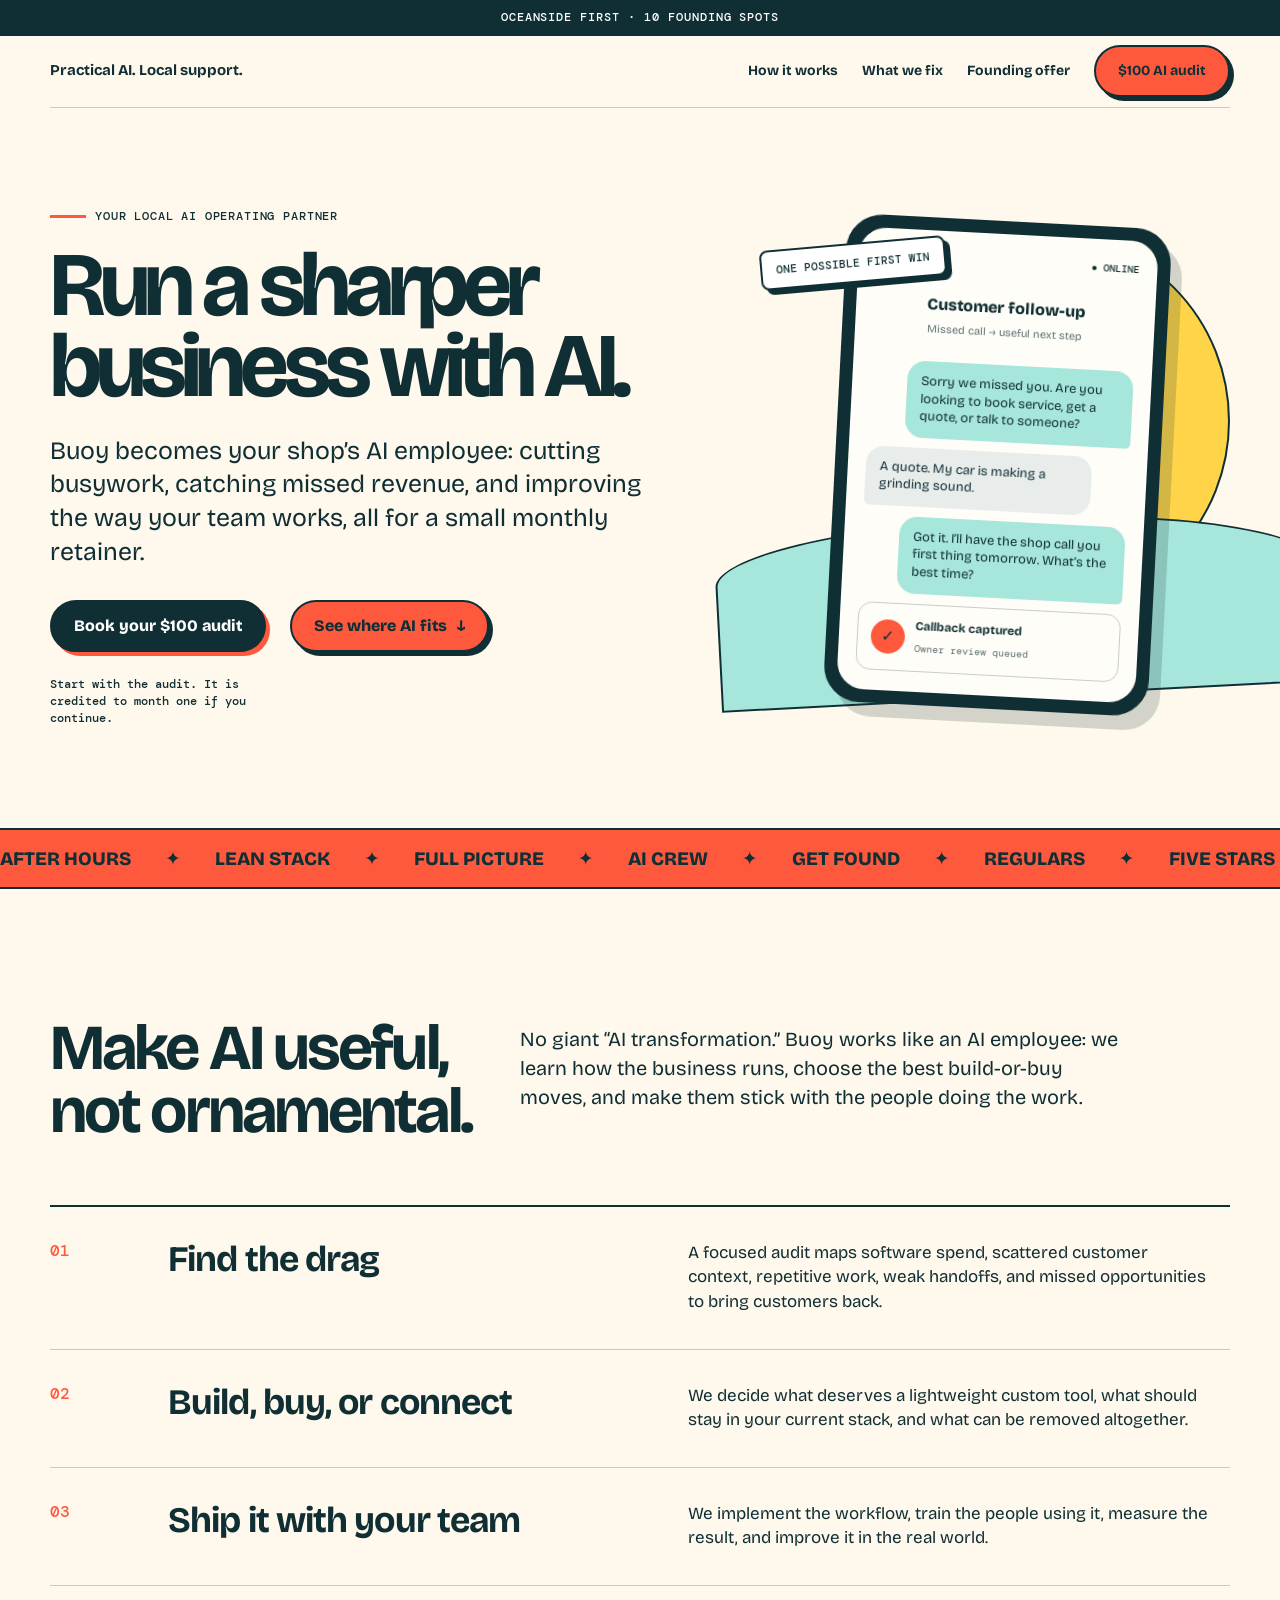
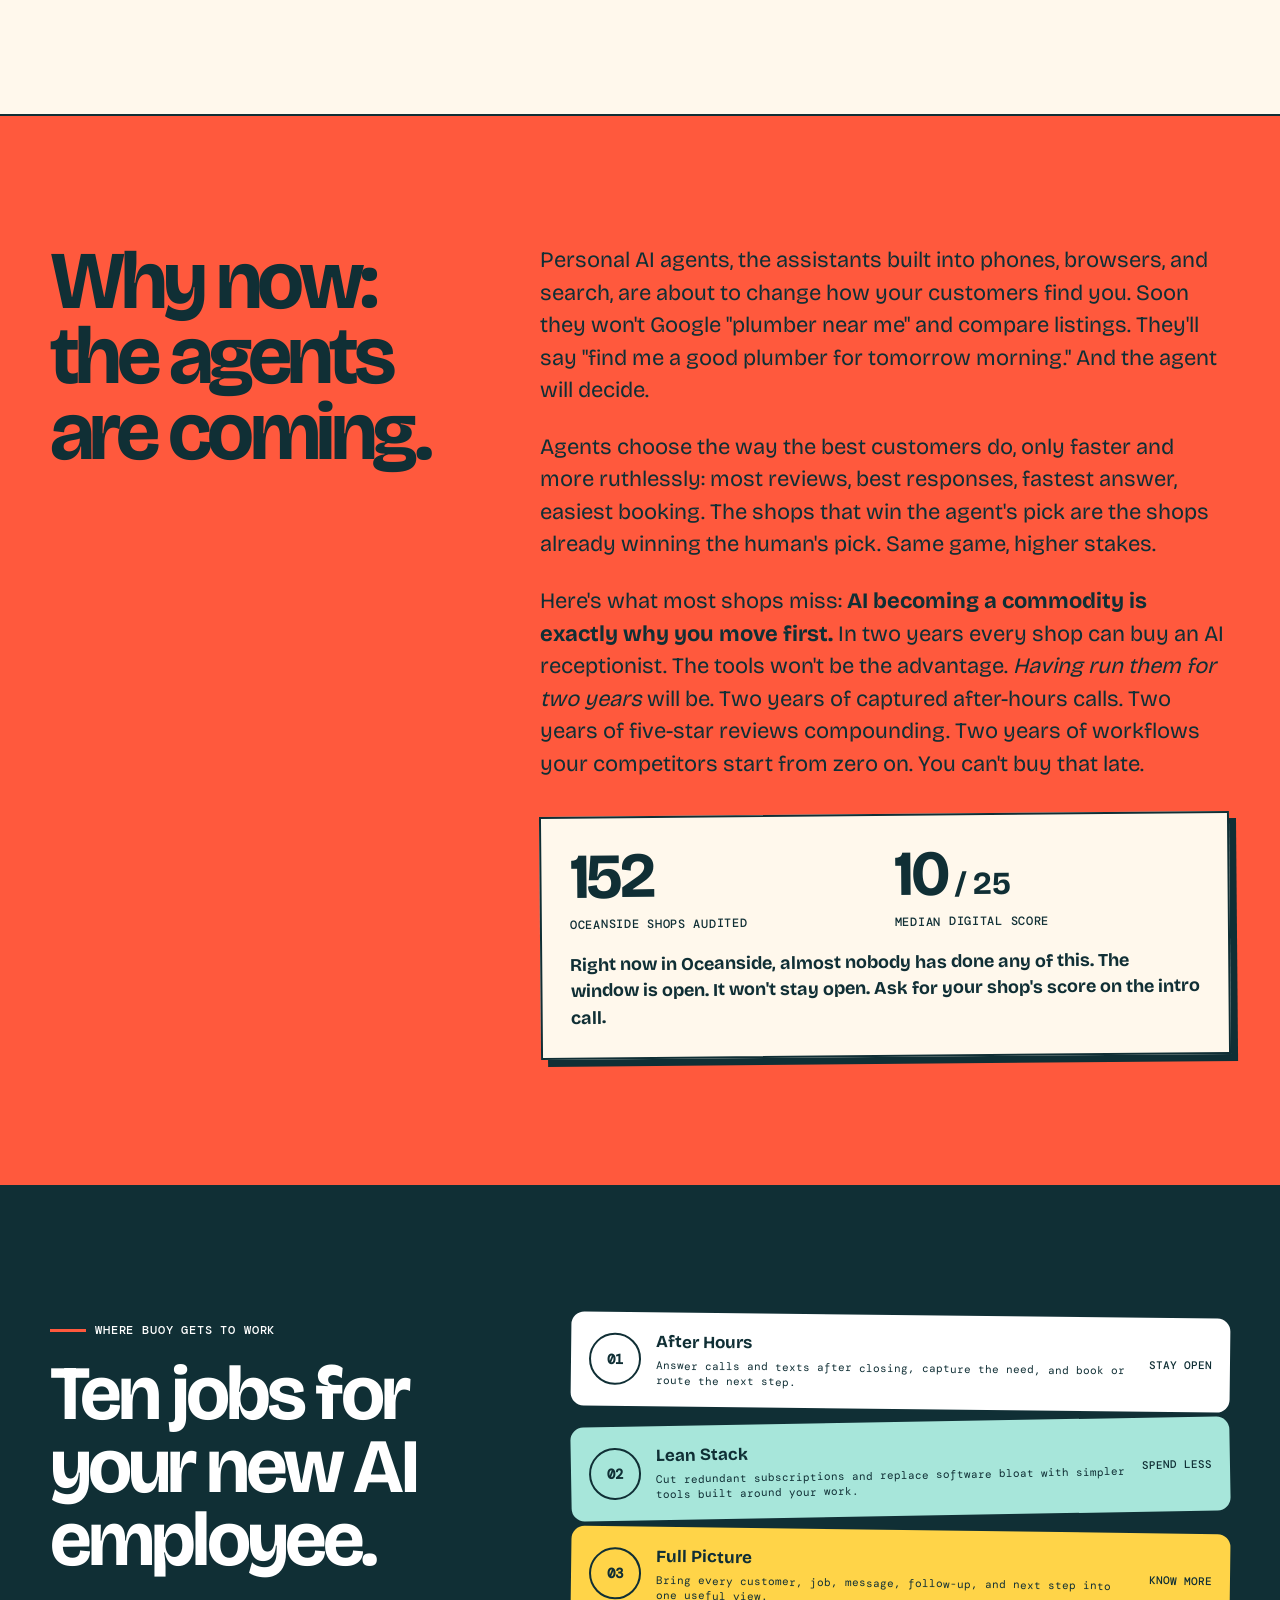
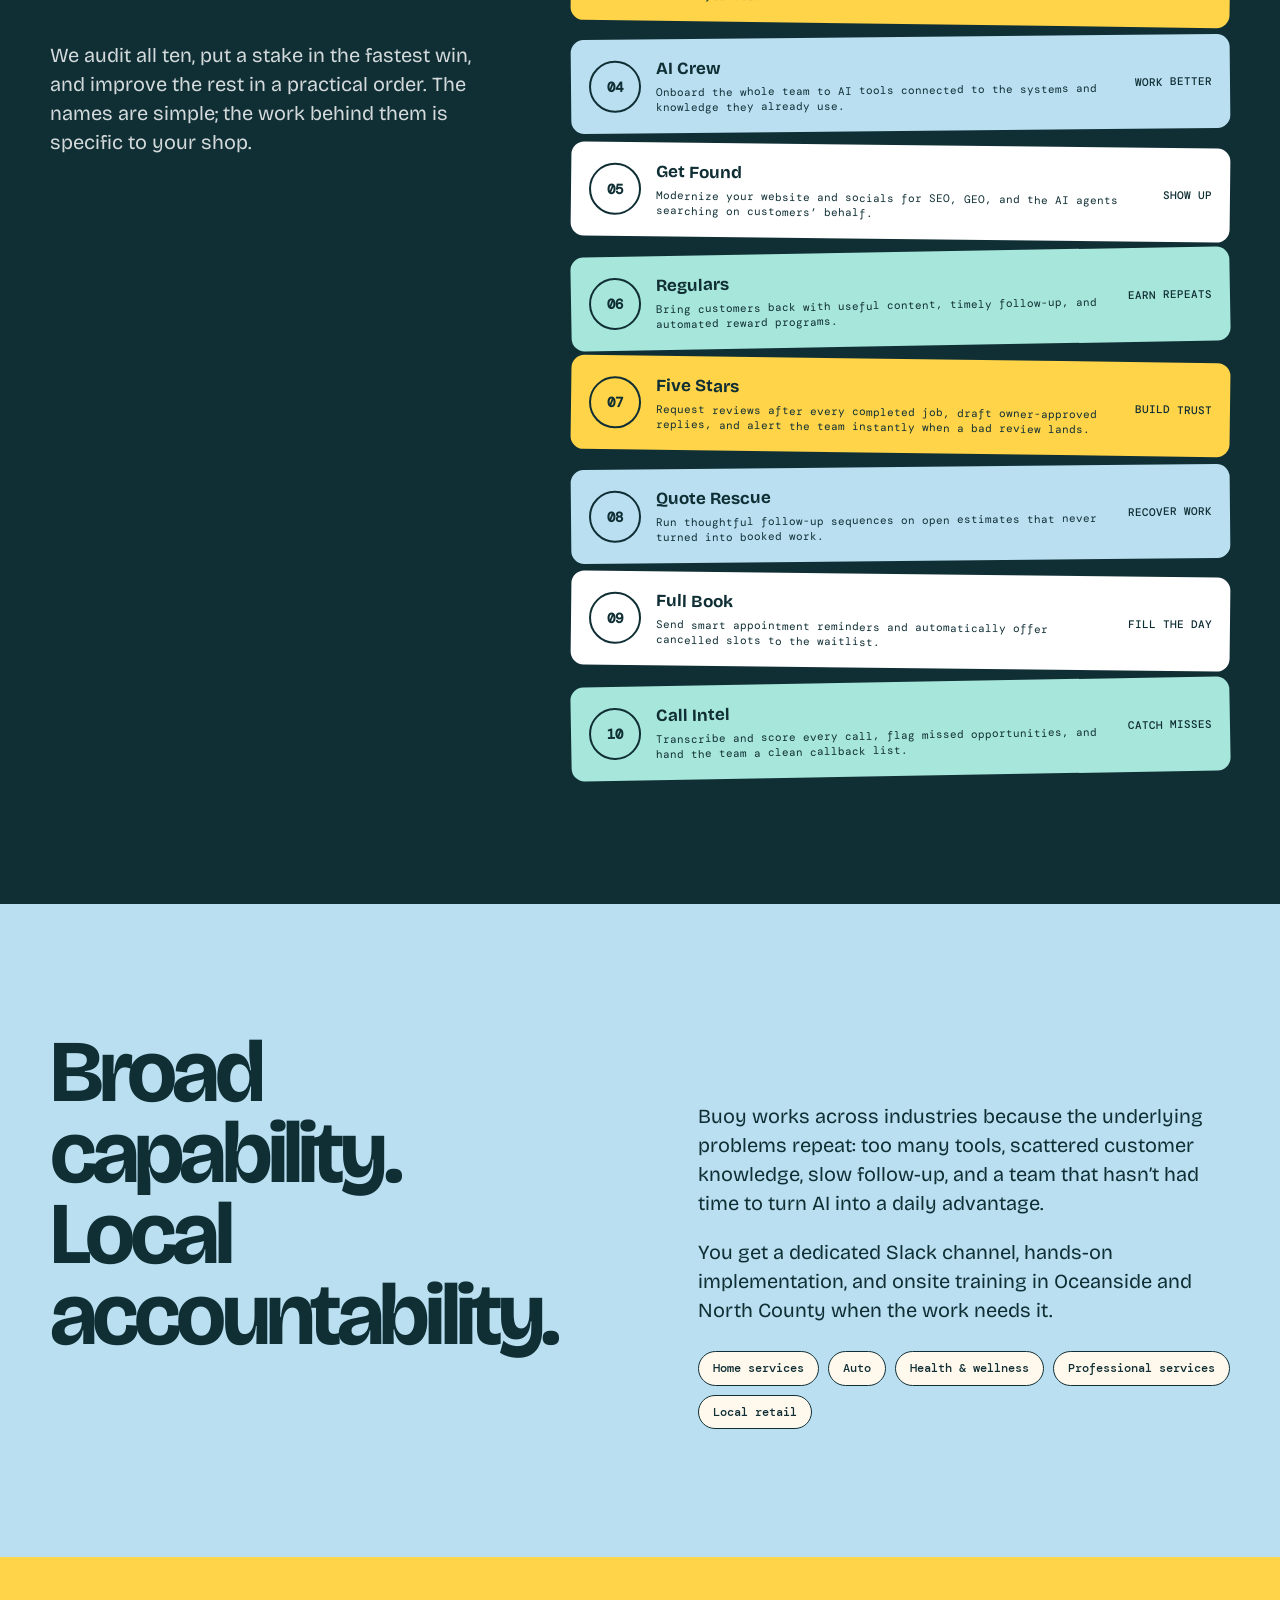
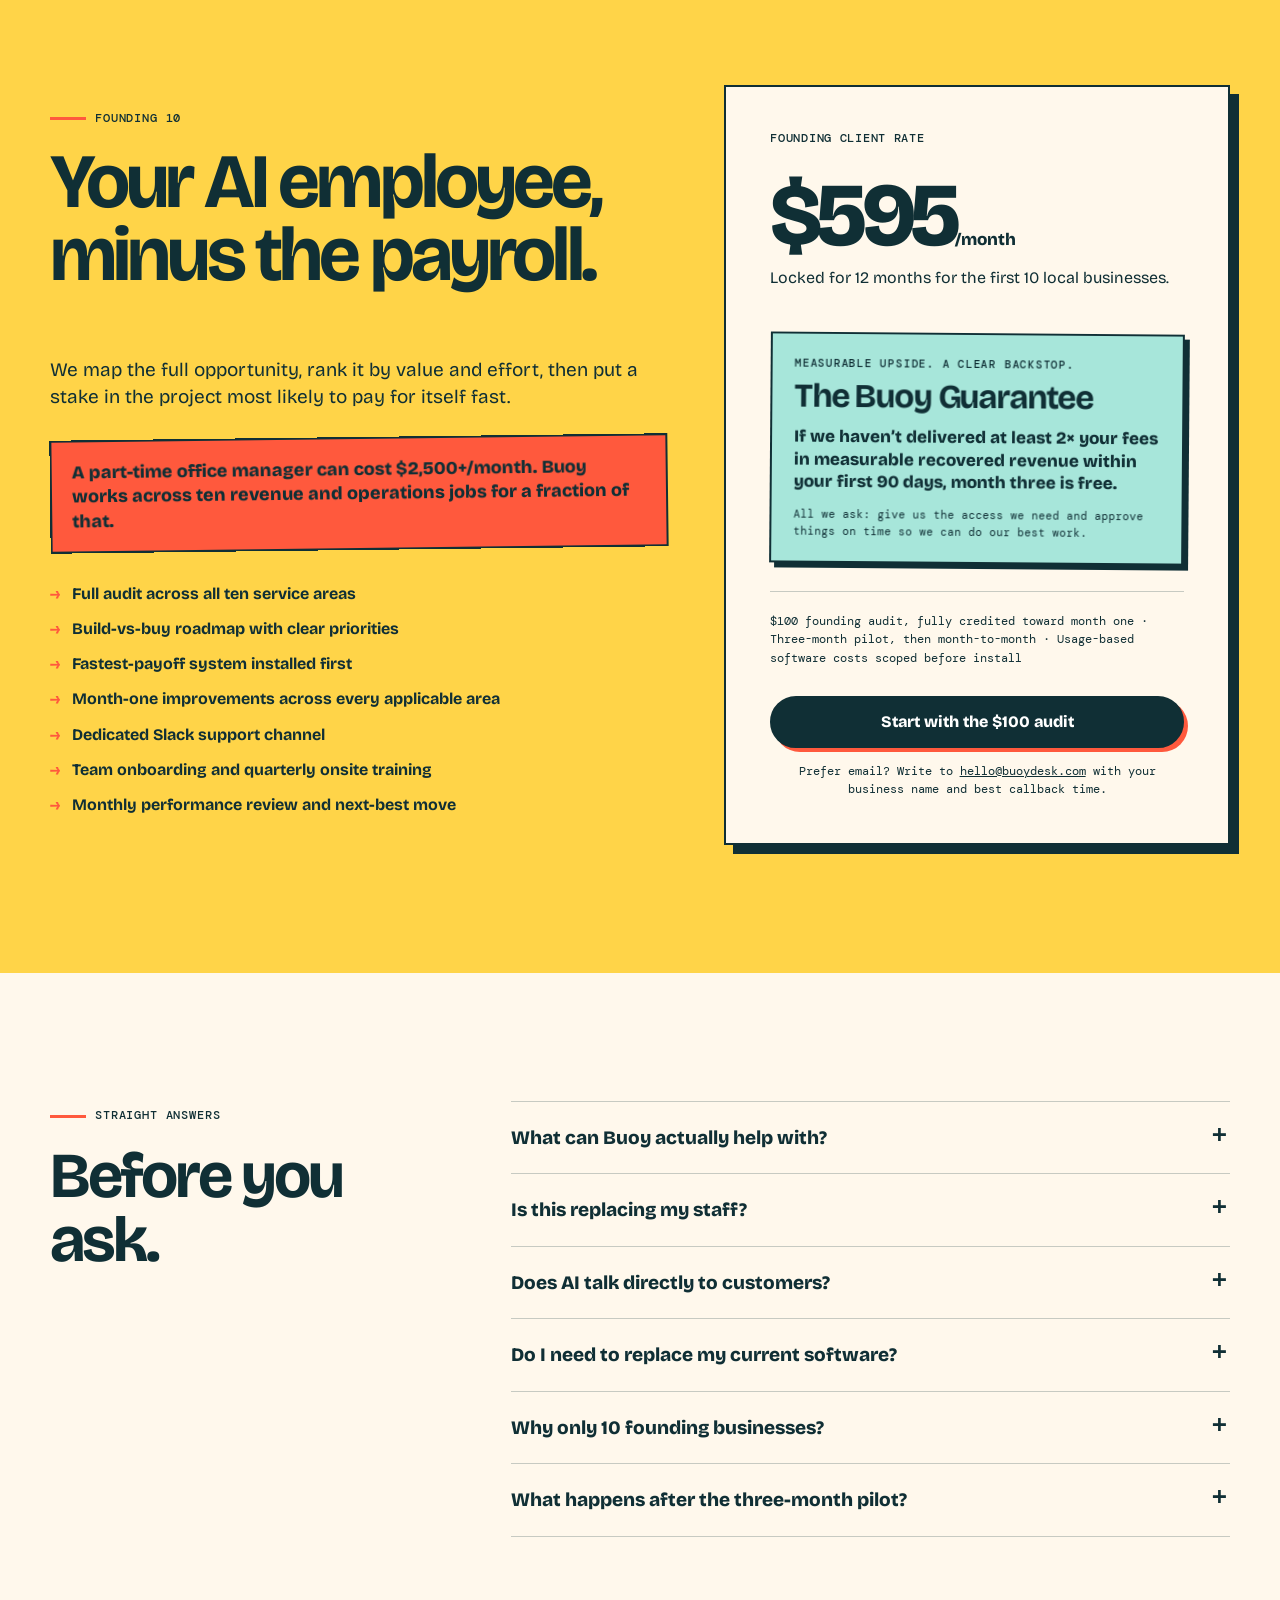
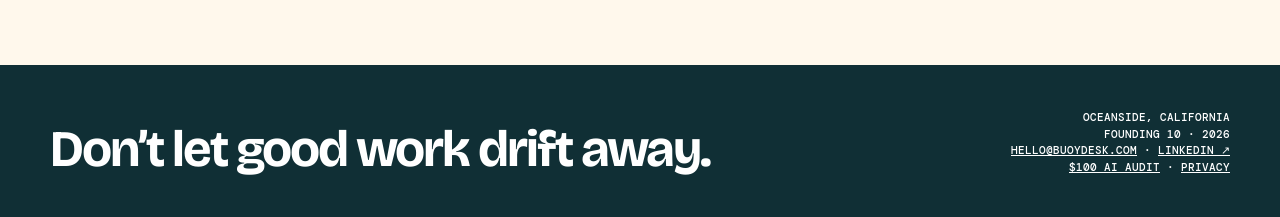
==== commit 548d8a39: "Collapse the phone header to a single row On phones the header stacked three rows: tagline, links, b" ====
--- a/index.html
+++ b/index.html
@@ -5,6 +5,7 @@
   <meta name="viewport" content="width=device-width, initial-scale=1, viewport-fit=cover" />
   <meta name="color-scheme" content="light" />
   <meta name="theme-color" content="#ff593d" />
+  <link rel="icon" href="favicon.ico" sizes="any" />
   <link rel="icon" type="image/png" sizes="32x32" href="favicon-32x32.png" />
   <link rel="icon" type="image/png" sizes="16x16" href="favicon-16x16.png" />
   <link rel="apple-touch-icon" href="apple-touch-icon.png" />
@@ -302,11 +303,11 @@
   <div class="topline">Oceanside first · 10 founding spots</div>
 
   <header class="wrap nav" aria-label="Primary navigation">
-    <div class="nav-note">Practical AI. Local support.</div>
+    <div class="nav-note nav-tagline">Practical AI. Local support.</div>
     <nav class="nav-links">
       <a href="#how">How it works</a>
       <a href="#opportunities">What we fix</a>
-      <a href="#founding">Founding offer</a>
+      <a class="nav-secondary" href="#founding">Founding offer</a>
       <a class="button" href="audit.html">$100 AI audit</a>
     </nav>
   </header>
@@ -546,6 +547,14 @@
     </section>
   </main>
 
+  <script>
+    document.querySelectorAll('a.button').forEach(function (a) {
+      a.addEventListener('click', function () {
+        if (window.posthog && posthog.capture) posthog.capture('cta_click', { label: a.textContent.trim(), href: a.getAttribute('href'), page: location.pathname });
+      });
+    });
+  </script>
+
   <footer>
     <div class="wrap footer-line">
       <strong>Don’t let good work drift away.</strong>
--- a/styles.css
+++ b/styles.css
@@ -19,6 +19,13 @@
   font-family: "Bricolage Grotesque", system-ui, sans-serif;
   line-height: 1.45;
   -webkit-font-smoothing: antialiased;
+}
+/* Decorative shapes bleed past the right edge on purpose. Clip them at the
+   viewport so phones cannot pan sideways. clip (unlike hidden) keeps sticky
+   positioning working; hidden is the fallback for older mobile browsers. */
+main { overflow-x: clip; }
+@supports not (overflow-x: clip) {
+  @media (max-width: 850px) { main { overflow-x: hidden; } }
 }
 button, a { font: inherit; }
 a { color: inherit; }
@@ -140,7 +147,8 @@
 @media (prefers-reduced-motion: reduce) { html { scroll-behavior: auto; } }
 @media (max-width: 850px) {
   .nav { flex-wrap: wrap; padding: 12px 0; row-gap: 10px; }
-  .nav-links { width: 100%; justify-content: space-between; flex-wrap: wrap; gap: 10px 18px; }
+  .nav-tagline { display: none; }
+  .nav-links { flex: 1 1 auto; justify-content: space-between; flex-wrap: wrap; gap: 10px 18px; }
   .nav-links .button { margin-left: auto; }
   .section-head, .faq-grid { grid-template-columns: 1fr; }
   .section-head { gap: 20px; }
@@ -153,6 +161,7 @@
   .nav { min-height: 62px; }
   .nav-note { font-size: 13px; }
   .nav-links a { font-size: 13px; }
+  .nav-links .nav-secondary { display: none; }
   .nav .button { min-height: 42px; padding: 0 16px; font-size: 13px; box-shadow: 3px 3px 0 var(--ink); }
   .hero-actions { align-items: flex-start; flex-direction: column; }
   .button { width: 100%; }
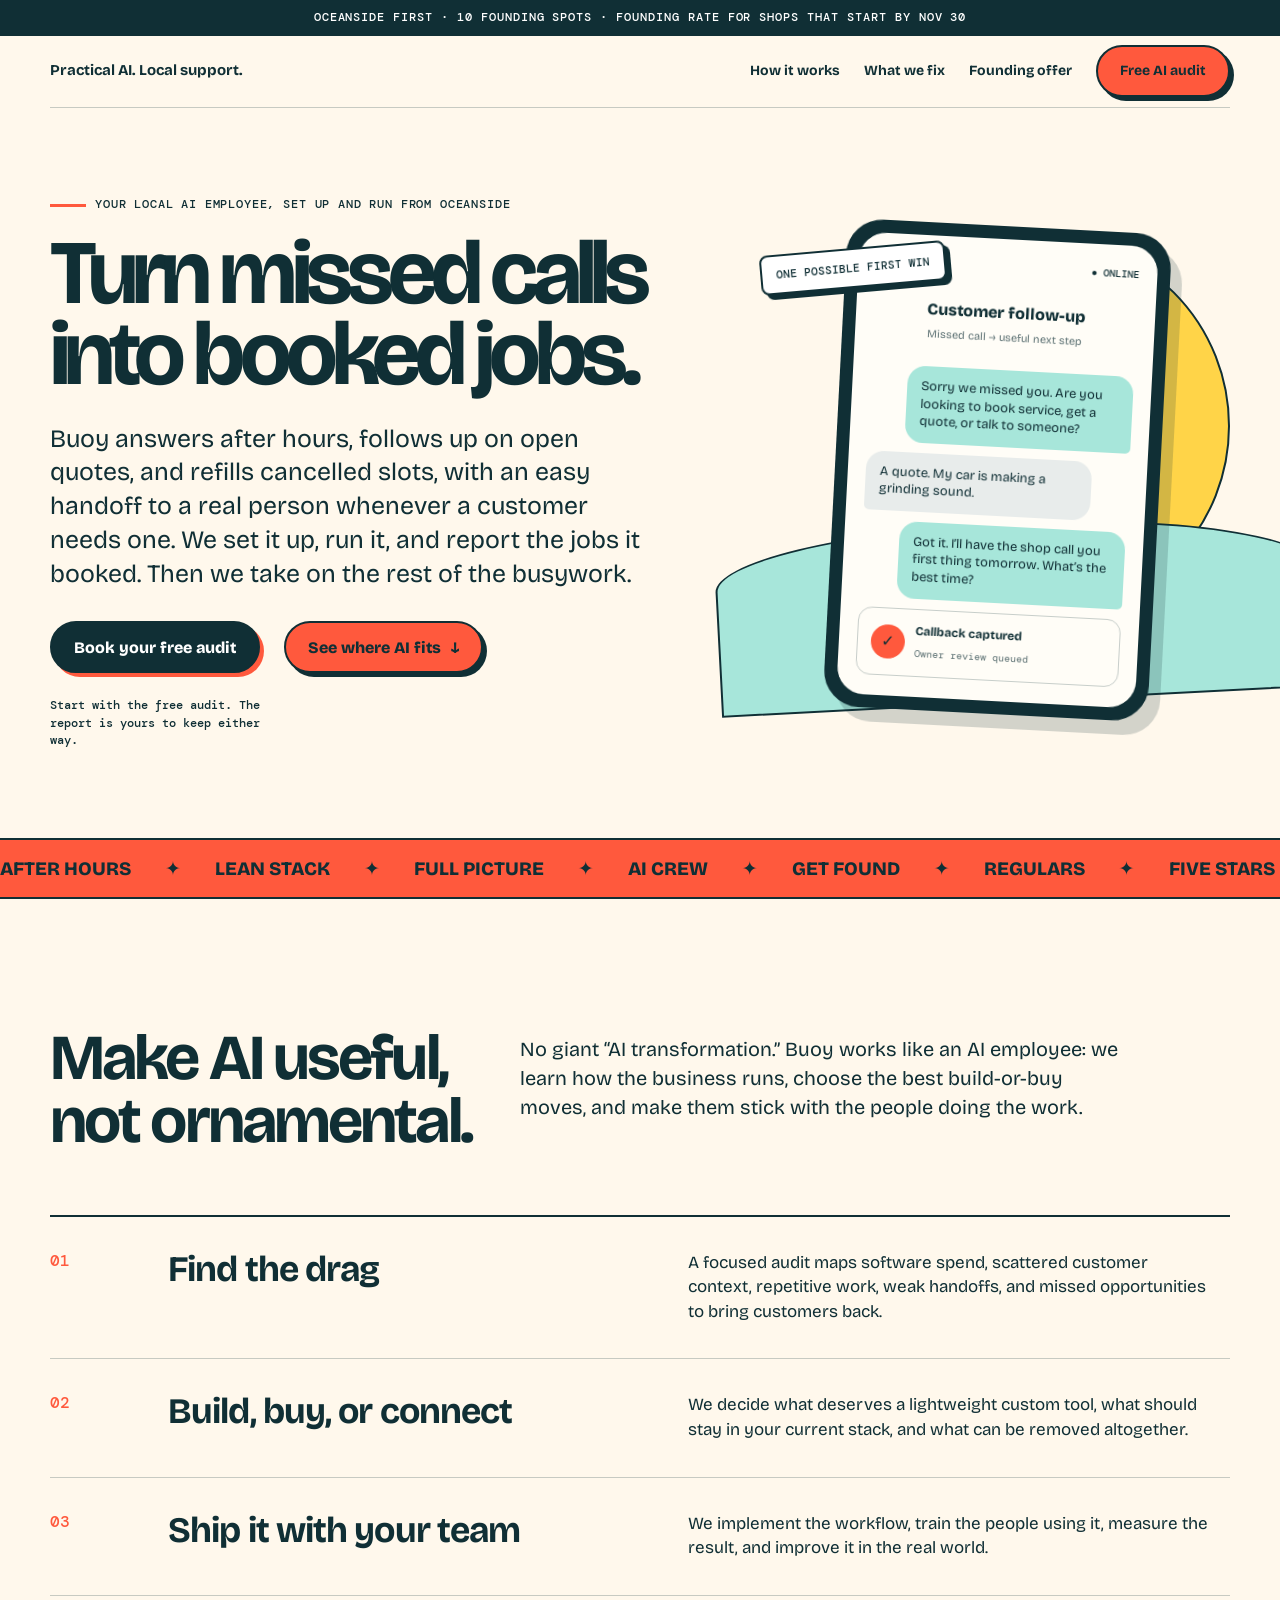
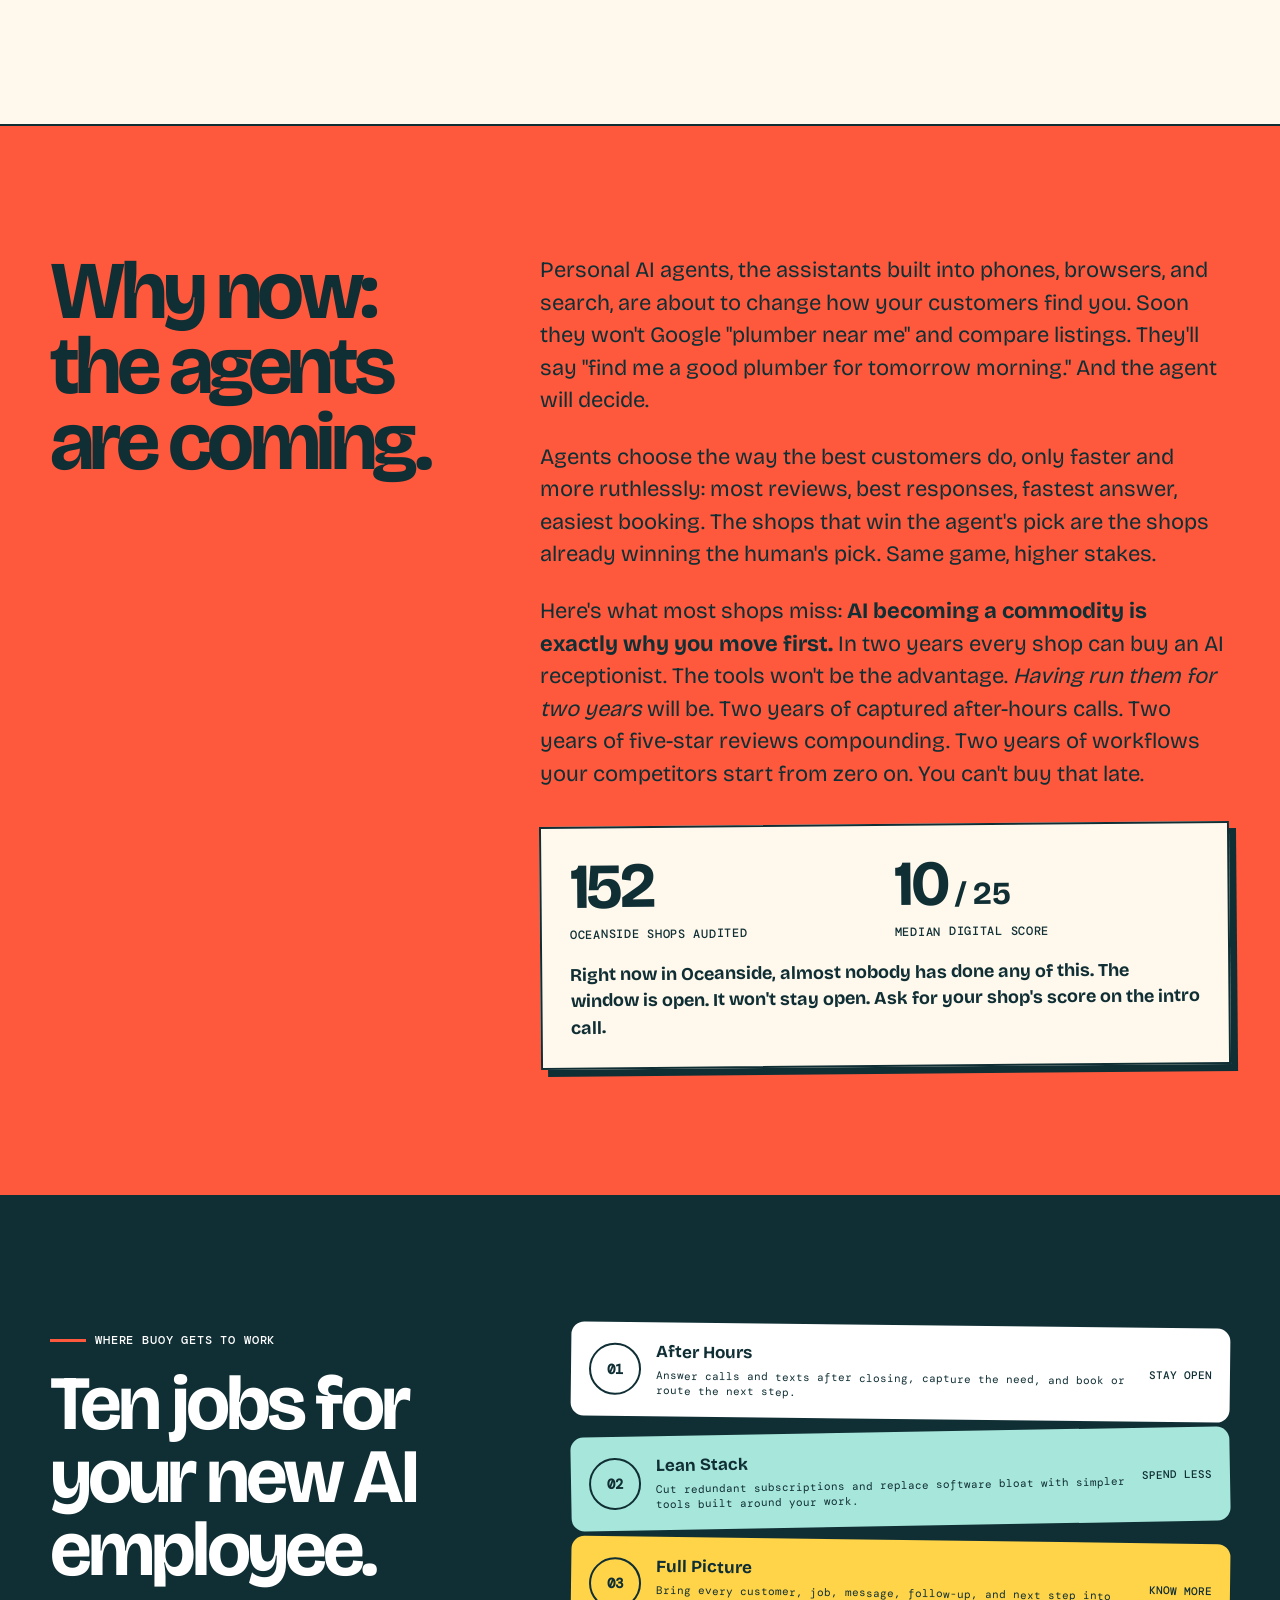
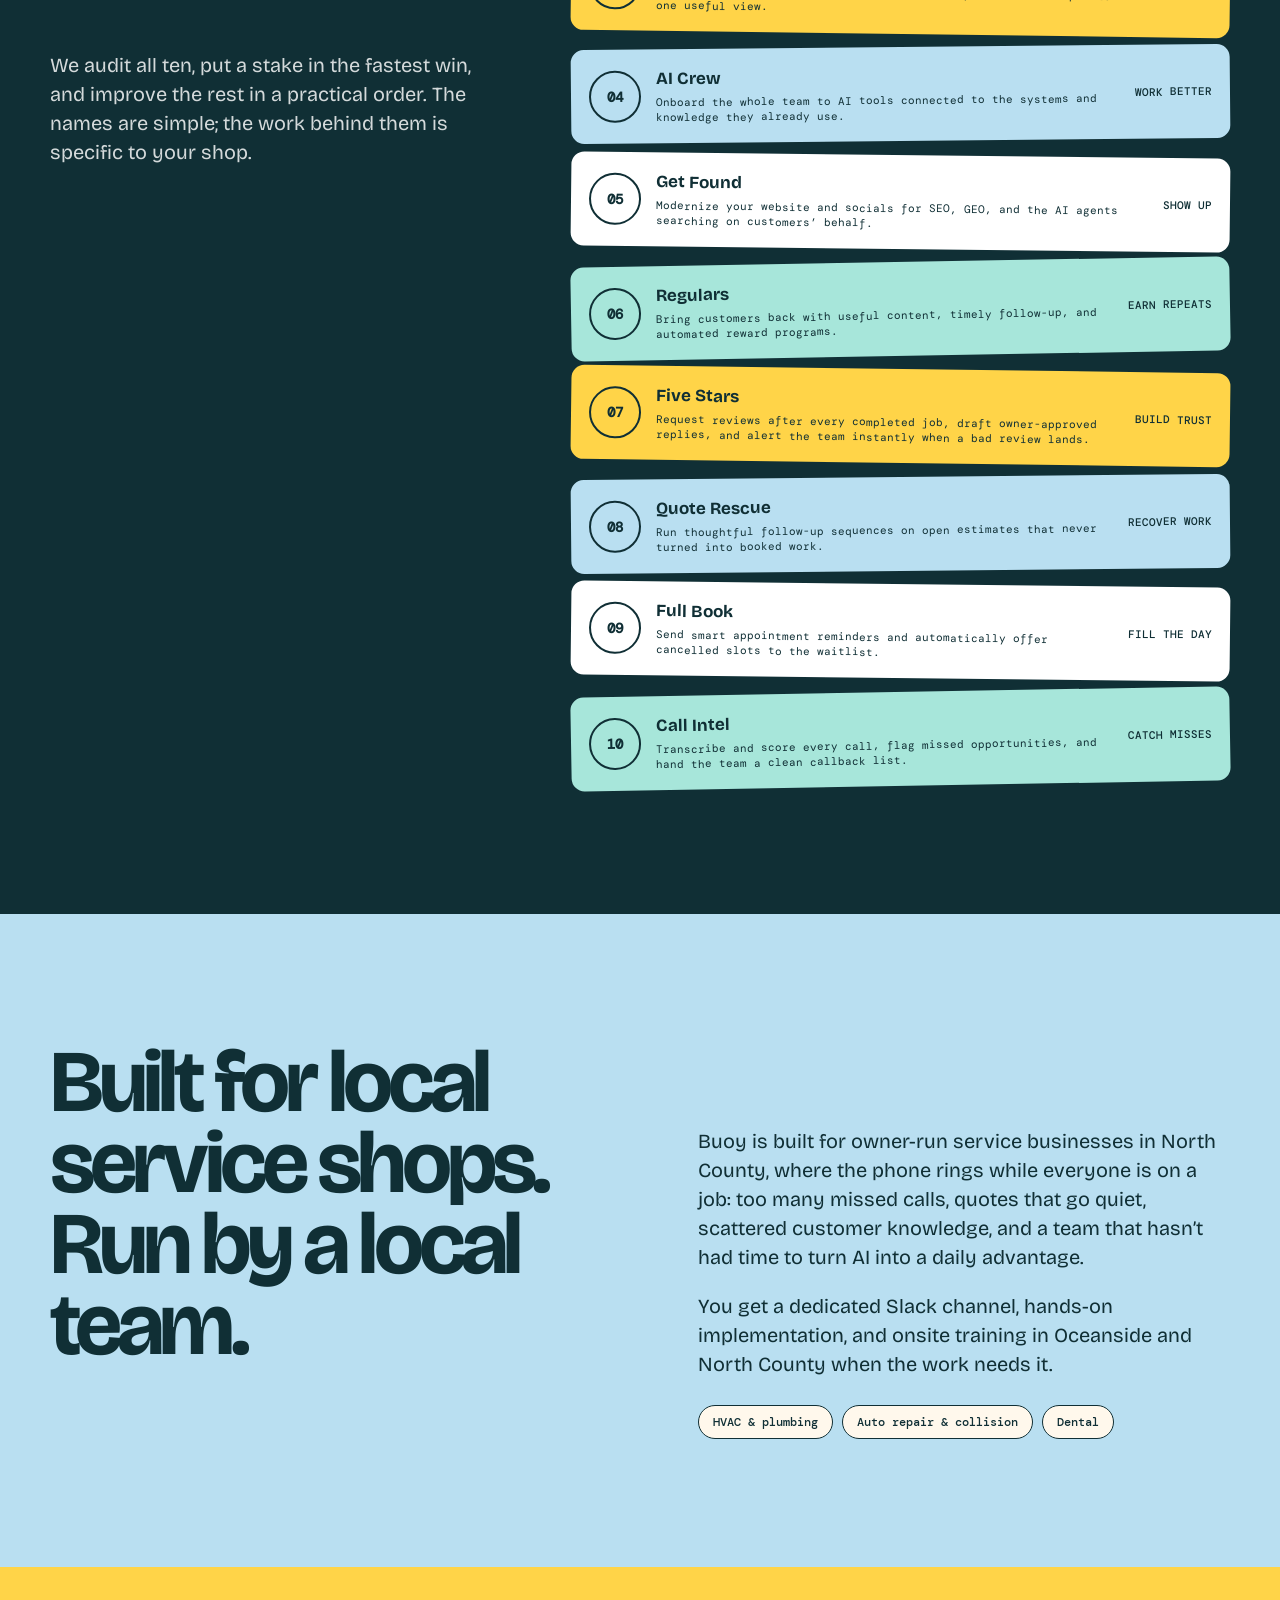
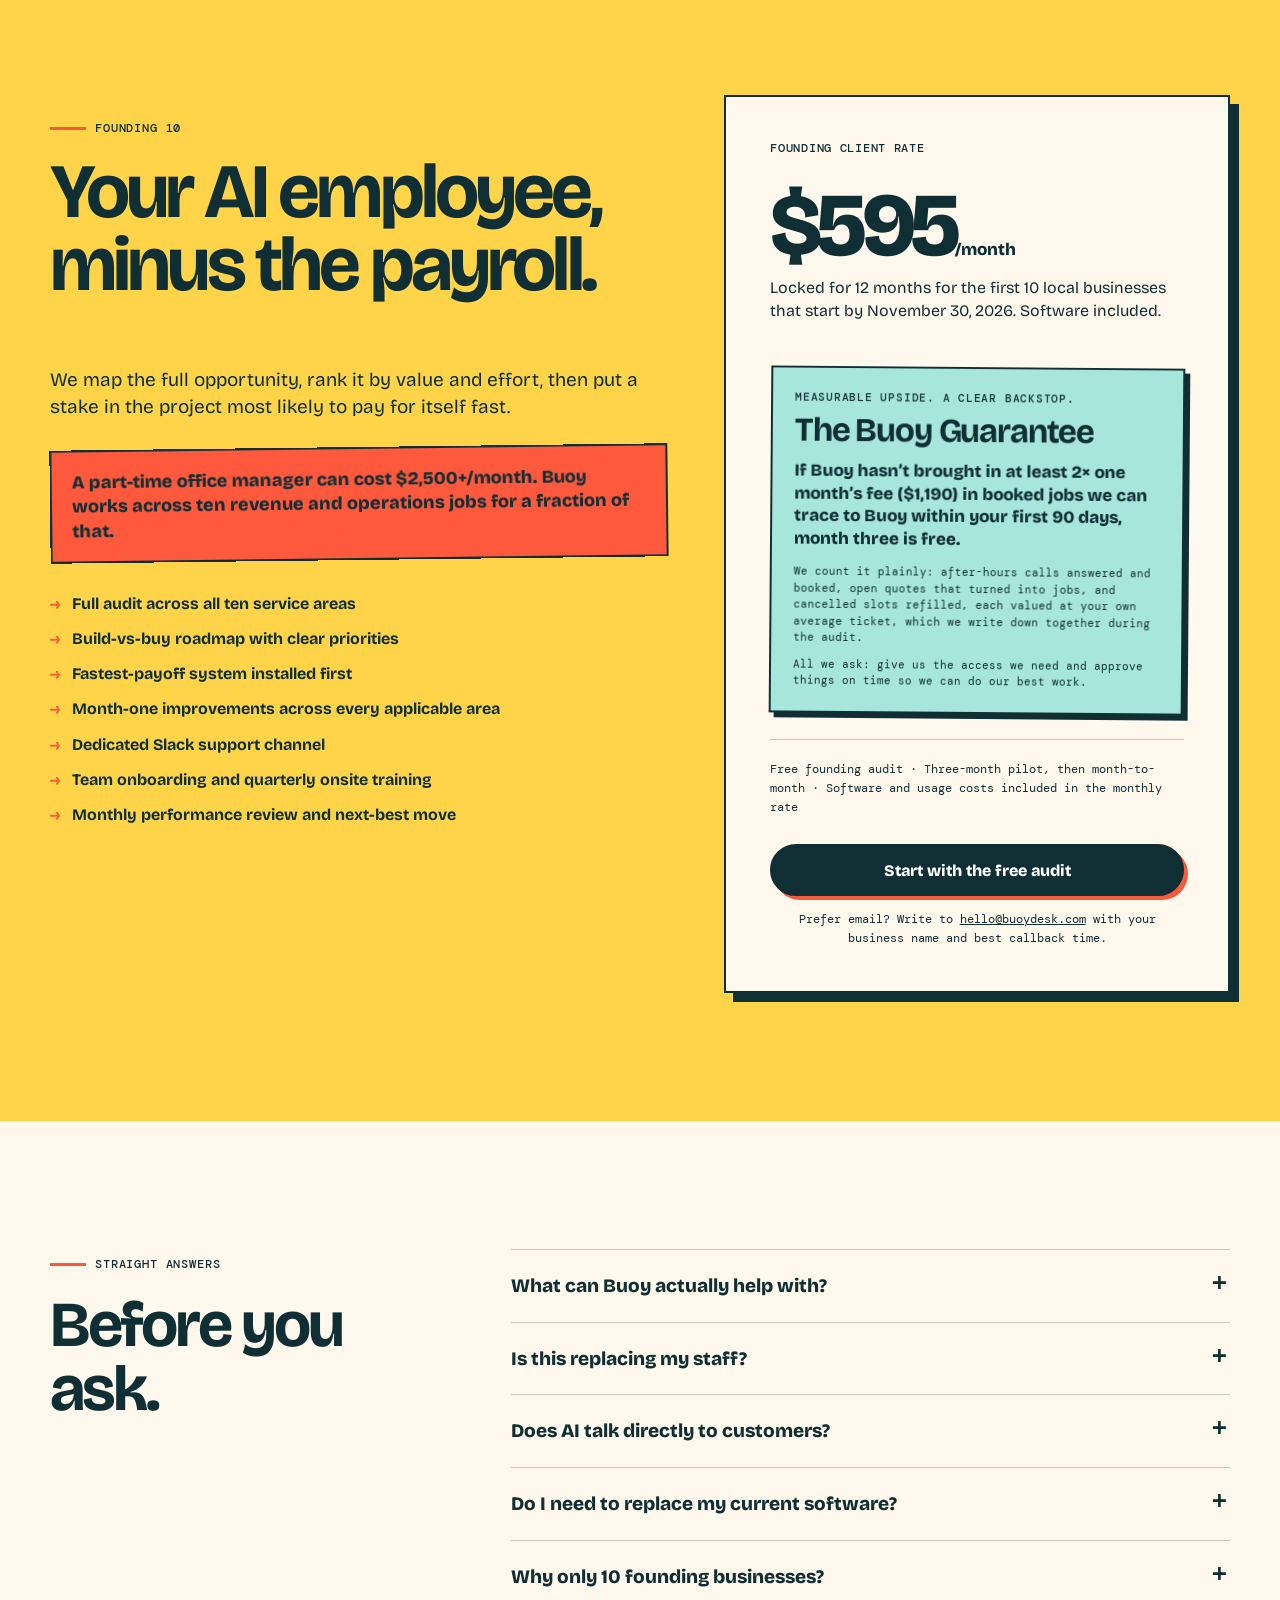
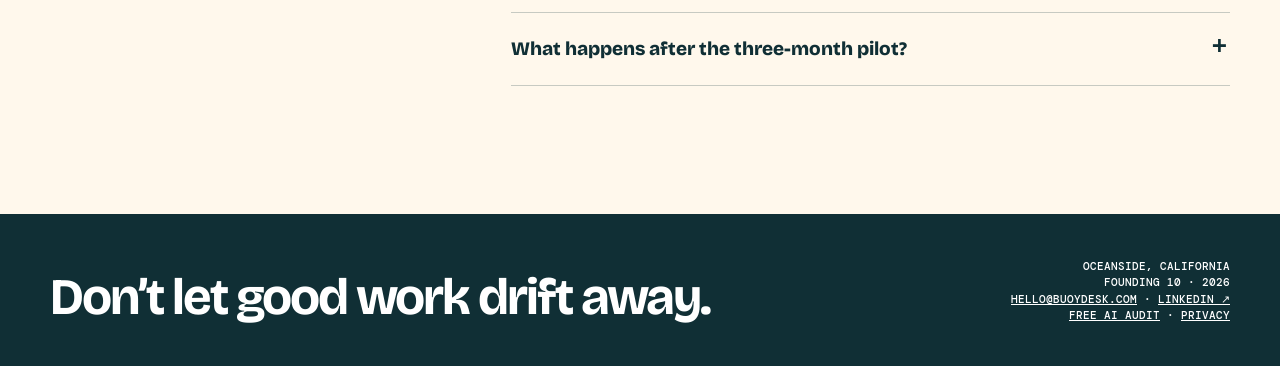
==== commit e9230039: "Make the site match the outreach offer Free audit instead of $100, guarantee stated as 2x one month'" ====
--- a/index.html
+++ b/index.html
@@ -250,15 +250,15 @@
             "name": "Founding client monthly retainer",
             "price": "595",
             "priceCurrency": "USD",
-            "description": "Locked for 12 months for the first 10 local businesses. Three-month pilot, then month-to-month.",
+            "description": "Locked for 12 months for the first 10 local businesses that start by November 30, 2026. Software included. Three-month pilot, then month-to-month.",
             "url": "https://buoydesk.com/#founding"
           },
           {
             "@type": "Offer",
             "name": "The Buoy AI Audit",
-            "price": "100",
+            "price": "0",
             "priceCurrency": "USD",
-            "description": "A ten-area diagnostic with a written report, missed-revenue estimate, prioritized roadmap, and 45-minute walkthrough. Fully credited toward month one.",
+            "description": "A free ten-area diagnostic with a written report, missed-revenue estimate, prioritized roadmap, and 45-minute walkthrough. The report is yours to keep.",
             "url": "https://buoydesk.com/audit.html"
           }
         ],
@@ -296,11 +296,11 @@
   </script>
   <script>
     !function(t,e){var o,n,p,r;e.__SV||(window.posthog=e,e._i=[],e.init=function(i,s,a){function g(t,e){var o=e.split(".");2==o.length&&(t=t[o[0]],e=o[1]),t[e]=function(){t.push([e].concat(Array.prototype.slice.call(arguments,0)))}}(p=t.createElement("script")).type="text/javascript",p.crossOrigin="anonymous",p.async=!0,p.src=s.api_host.replace(".i.","-assets.i.")+"/static/array.js",(r=t.getElementsByTagName("script")[0]).parentNode.insertBefore(p,r);var u=e;for(void 0!==a?u=e[a]=[]:a="posthog",u.people=u.people||[],u.toArray=u.toArray||function(){return 0},u.toString=u.toString||function(){return"posthog"},u._i.push([i,s,a]),n=["capture","register","register_once","unregister","unregister_once","getFeatureFlag","getFeatureFlagPayload","isFeatureEnabled","reloadFeatureFlags","updateEarlyAccessFeatureEnrollment","getEarlyAccessFeatures","on","onFeatureFlags","onSessionId","getSurveys","getActiveMatchingSurveys","renderSurvey","cancelSurvey","identify","alias","setPersonProperties","group","setPersonPropertiesForFlags","resetPersonPropertiesForFlags","setGroupPropertiesForFlags","resetGroupPropertiesForFlags","resetGroups","captureException"],o=0;o<n.length;o++)g(u,n[o]);e._i.push([i,s,a])},e.__SV=1)}(document,window.posthog||[]);
-    posthog.init('phc_caPb9oiPzotm63WauXSQ82paS6Mludia7a5UaVqFPk7', {api_host: 'https://us.i.posthog.com', person_profiles: 'identified_only'});
+    posthog.init('phc_w6HPqyhSKLYxYAa5UdW5VpxqKc9Lu5ScTA5wqff6ogt8', {api_host: 'https://us.i.posthog.com', person_profiles: 'identified_only', capture_exceptions: true});
   </script>
 </head>
 <body>
-  <div class="topline">Oceanside first · 10 founding spots</div>
+  <div class="topline">Oceanside first · 10 founding spots · founding rate for shops that start by Nov 30</div>
 
   <header class="wrap nav" aria-label="Primary navigation">
     <div class="nav-note nav-tagline">Practical AI. Local support.</div>
@@ -308,20 +308,20 @@
       <a href="#how">How it works</a>
       <a href="#opportunities">What we fix</a>
       <a class="nav-secondary" href="#founding">Founding offer</a>
-      <a class="button" href="audit.html">$100 AI audit</a>
+      <a class="button" href="audit.html">Free AI audit</a>
     </nav>
   </header>
 
   <main>
     <section class="wrap hero" aria-labelledby="hero-title">
       <div class="hero-copy">
-        <div class="eyebrow">Your local AI operating partner</div>
-        <h1 id="hero-title">Run a sharper business with AI.</h1>
-        <p>Buoy becomes your shop’s AI employee: cutting busywork, catching missed revenue, and improving the way your team works, all for a small monthly retainer.</p>
+        <div class="eyebrow">Your local AI employee, set up and run from Oceanside</div>
+        <h1 id="hero-title">Turn missed calls into booked jobs.</h1>
+        <p>Buoy answers after hours, follows up on open quotes, and refills cancelled slots, with an easy handoff to a real person whenever a customer needs one. We set it up, run it, and report the jobs it booked. Then we take on the rest of the busywork.</p>
         <div class="hero-actions">
-          <a class="button dark book-cta" href="audit.html">Book your $100 audit</a>
+          <a class="button dark book-cta" href="audit.html">Book your free audit</a>
           <a class="button" href="#opportunities">See where AI fits <span aria-hidden="true">↓</span></a>
-          <div class="micro">Start with the audit. It is credited to month one if you continue.</div>
+          <div class="micro">Start with the free audit. The report is yours to keep either way.</div>
         </div>
       </div>
 
@@ -456,16 +456,14 @@
 
     <section class="section local" id="fit" aria-labelledby="fit-title">
       <div class="wrap local-grid">
-        <h2 id="fit-title">Broad capability. Local accountability.</h2>
+        <h2 id="fit-title">Built for local service shops. Run by a local team.</h2>
         <div class="local-copy">
-          <p>Buoy works across industries because the underlying problems repeat: too many tools, scattered customer knowledge, slow follow-up, and a team that hasn’t had time to turn AI into a daily advantage.</p>
+          <p>Buoy is built for owner-run service businesses in North County, where the phone rings while everyone is on a job: too many missed calls, quotes that go quiet, scattered customer knowledge, and a team that hasn’t had time to turn AI into a daily advantage.</p>
           <p>You get a dedicated Slack channel, hands-on implementation, and onsite training in Oceanside and North County when the work needs it.</p>
           <div class="chips" aria-label="Example business types">
-            <span class="chip">Home services</span>
-            <span class="chip">Auto</span>
-            <span class="chip">Health &amp; wellness</span>
-            <span class="chip">Professional services</span>
-            <span class="chip">Local retail</span>
+            <span class="chip">HVAC &amp; plumbing</span>
+            <span class="chip">Auto repair &amp; collision</span>
+            <span class="chip">Dental</span>
           </div>
         </div>
       </div>
@@ -492,18 +490,19 @@
           <div>
             <div class="price-kicker">Founding client rate</div>
             <div class="price">$595<small>/month</small></div>
-            <p>Locked for 12 months for the first 10 local businesses.</p>
+            <p>Locked for 12 months for the first 10 local businesses that start by November 30, 2026. Software included.</p>
           </div>
           <div>
             <div class="guarantee">
               <div class="guarantee-kicker">Measurable upside. A clear backstop.</div>
               <h3>The Buoy Guarantee</h3>
-              <p class="guarantee-main">If we haven’t delivered at least 2× your fees in measurable recovered revenue within your first 90 days, month three is free.</p>
+              <p class="guarantee-main">If Buoy hasn’t brought in at least 2× one month’s fee ($1,190) in booked jobs we can trace to Buoy within your first 90 days, month three is free.</p>
+              <p class="guarantee-fair" style="margin-bottom:10px;">We count it plainly: after-hours calls answered and booked, open quotes that turned into jobs, and cancelled slots refilled, each valued at your own average ticket, which we write down together during the audit.</p>
               <p class="guarantee-fair">All we ask: give us the access we need and approve things on time so we can do our best work.</p>
             </div>
-            <div class="terms">$100 founding audit, fully credited toward month one · Three-month pilot, then month-to-month · Usage-based software costs scoped before install</div>
+            <div class="terms">Free founding audit · Three-month pilot, then month-to-month · Software and usage costs included in the monthly rate</div>
             <div class="offer-cta">
-              <a class="button dark" href="audit.html">Start with the $100 audit</a>
+              <a class="button dark" href="audit.html">Start with the free audit</a>
               <p>Prefer email? Write to <a href="mailto:hello@buoydesk.com">hello@buoydesk.com</a> with your business name and best callback time.</p>
             </div>
           </div>
@@ -558,7 +557,7 @@
   <footer>
     <div class="wrap footer-line">
       <strong>Don’t let good work drift away.</strong>
-      <span>OCEANSIDE, CALIFORNIA<br />FOUNDING 10 · 2026<br /><a href="mailto:hello@buoydesk.com">HELLO@BUOYDESK.COM</a> · <a href="https://www.linkedin.com/company/buoy-desk" target="_blank" rel="noopener">LINKEDIN ↗</a><br /><a href="audit.html">$100 AI AUDIT</a> · <a href="privacy.html">PRIVACY</a></span>
+      <span>OCEANSIDE, CALIFORNIA<br />FOUNDING 10 · 2026<br /><a href="mailto:hello@buoydesk.com">HELLO@BUOYDESK.COM</a> · <a href="https://www.linkedin.com/company/buoy-desk" target="_blank" rel="noopener">LINKEDIN ↗</a><br /><a href="audit.html">FREE AI AUDIT</a> · <a href="privacy.html">PRIVACY</a></span>
     </div>
   </footer>
 </body>
